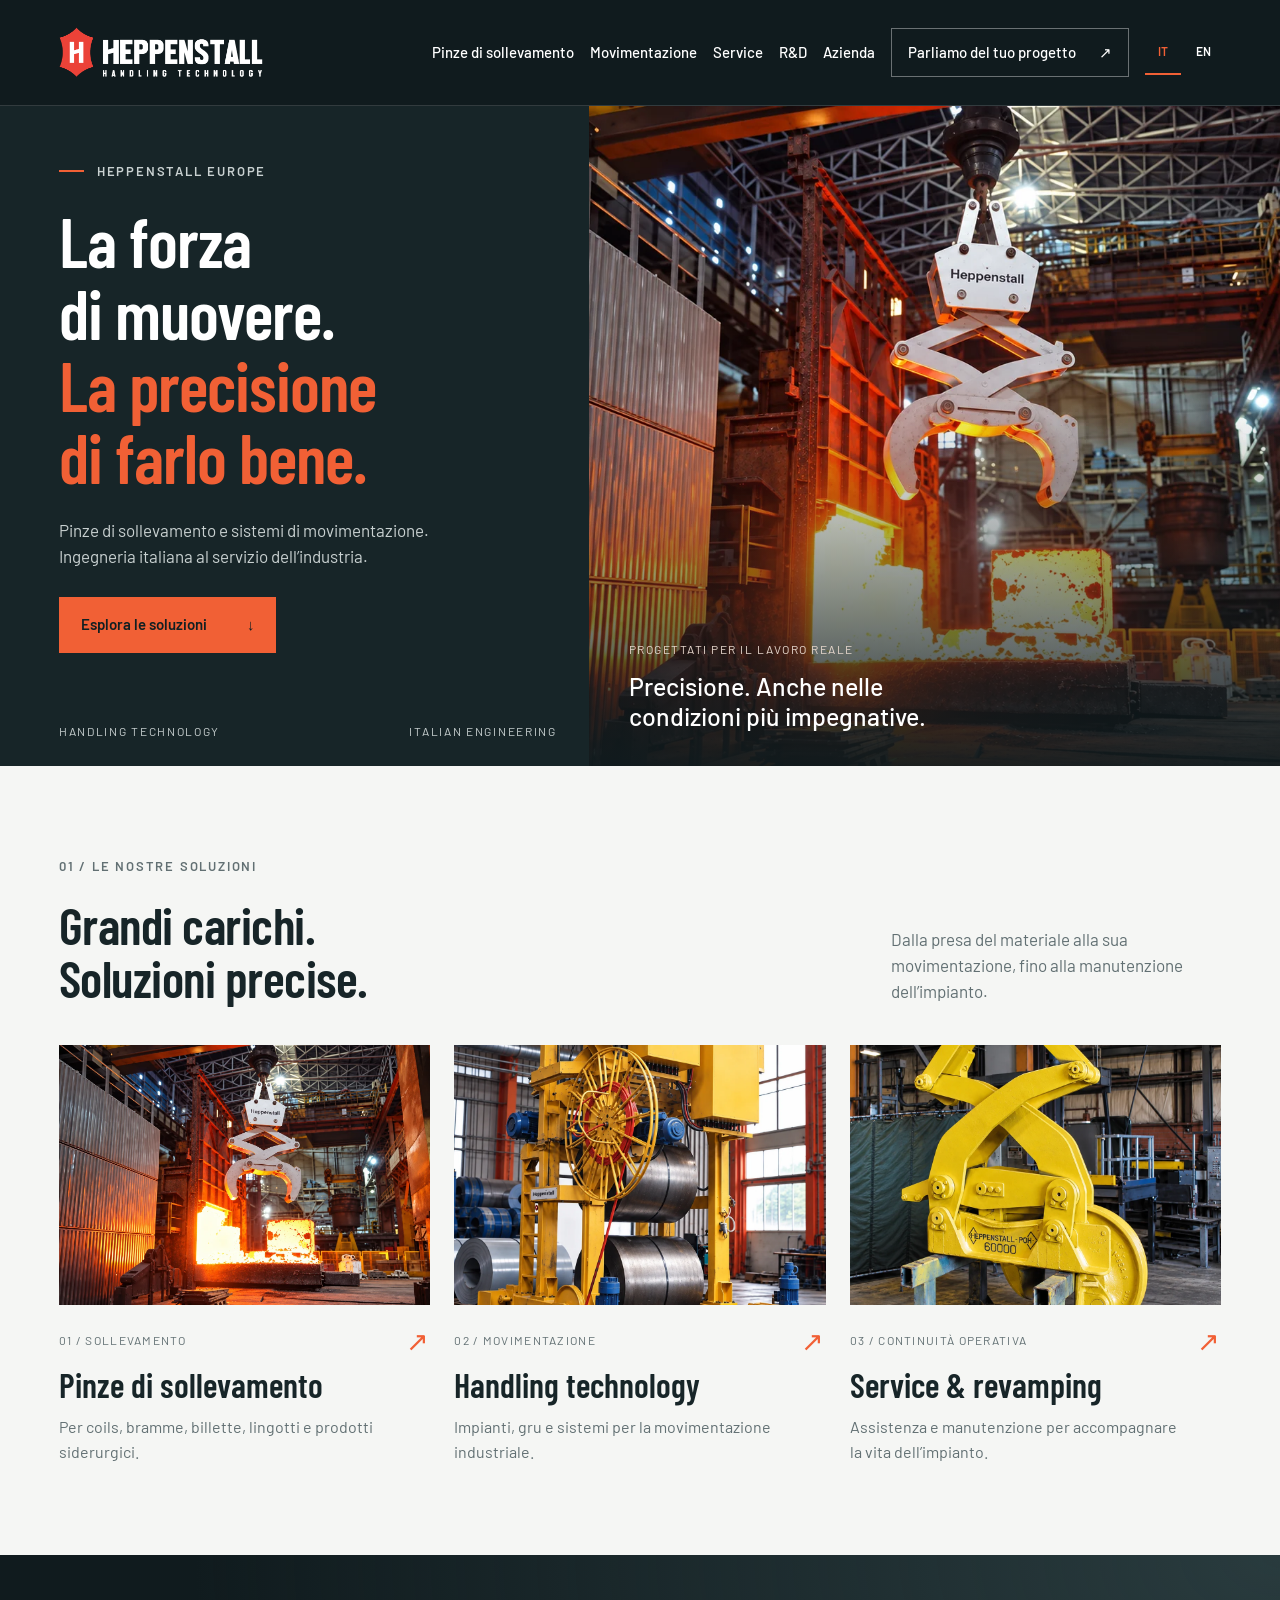
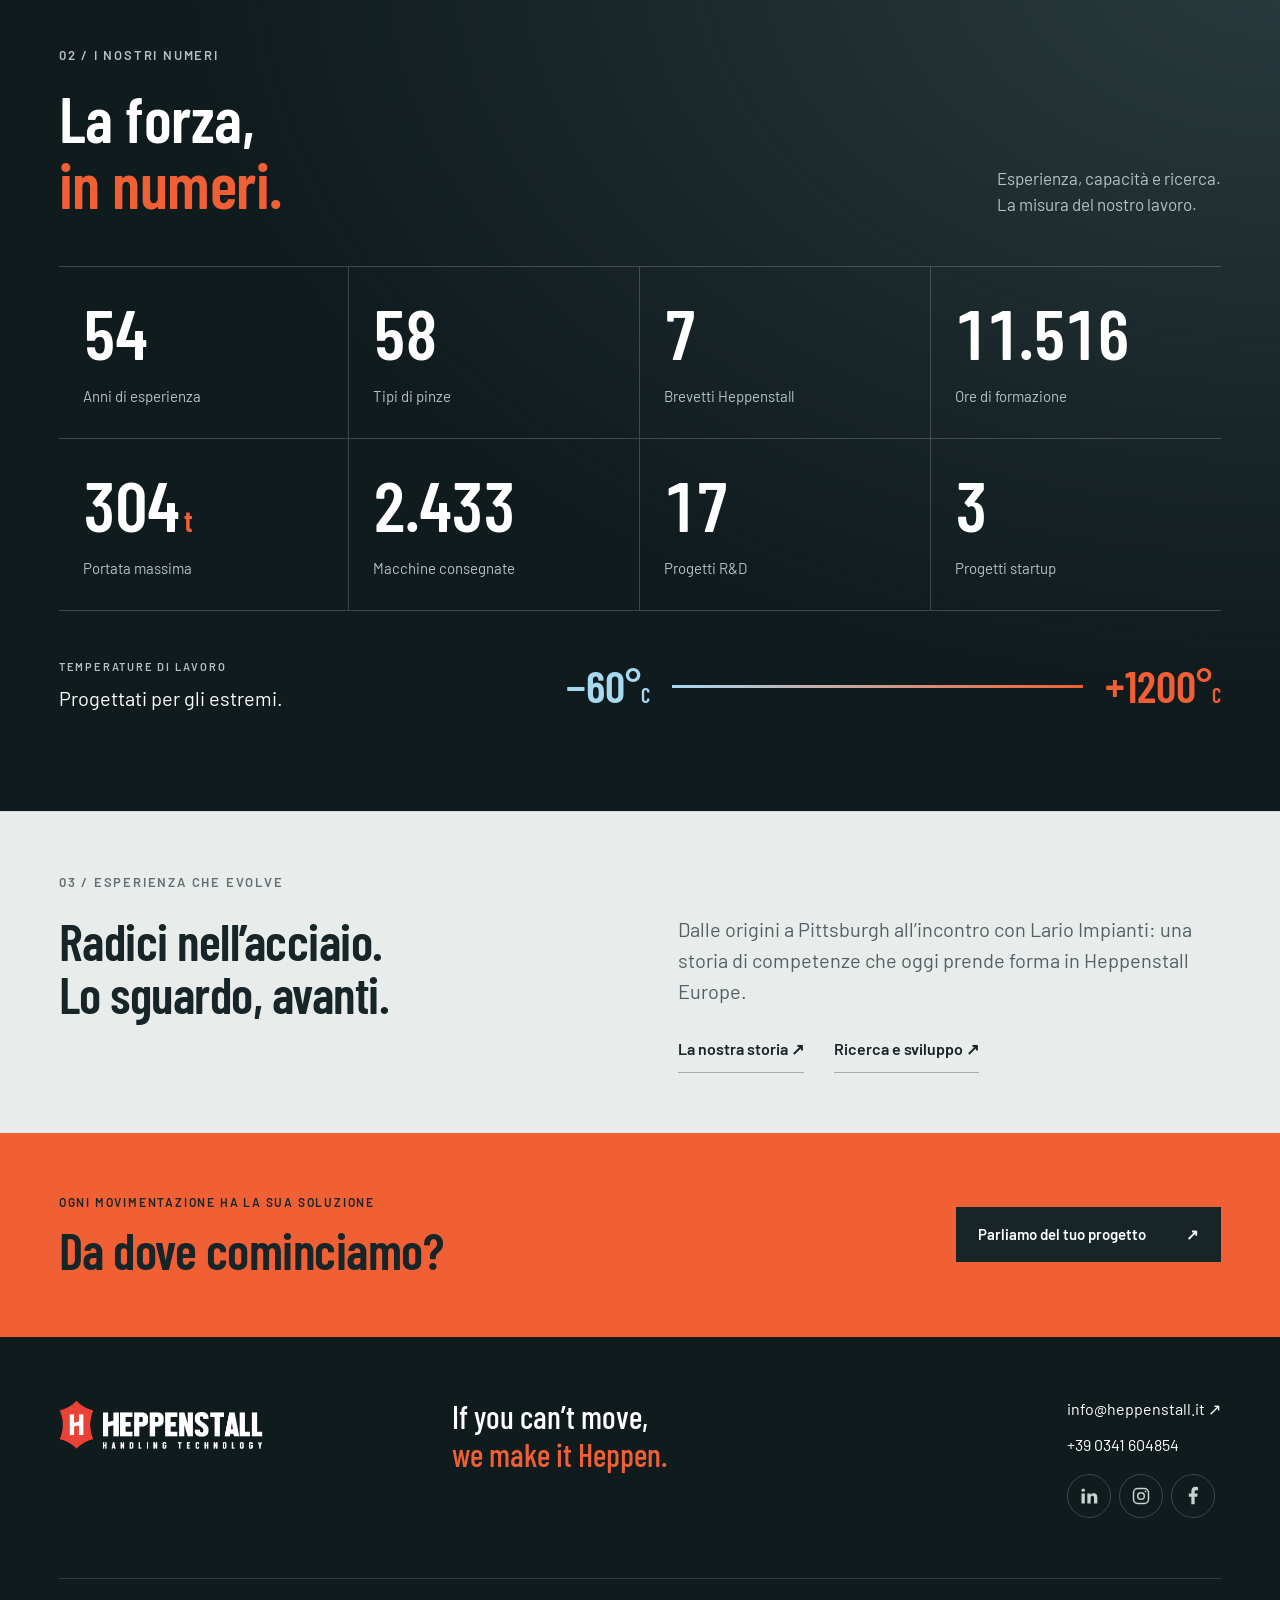
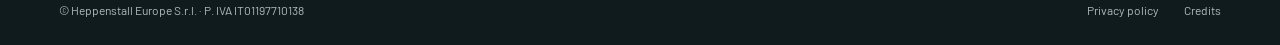
==== index.html @ 7692b6cc "Initial commit" ====
<!doctype html>
<html lang="it">
  <head>
    <meta charset="UTF-8" />
    <meta name="viewport" content="width=device-width,initial-scale=1" />
    <title>Tecnologia che muove l’industria | Heppenstall Europe</title>
    <meta
      name="description"
      content="Pinze di sollevamento, sistemi di movimentazione e assistenza per l’industria. Scopri Heppenstall Europe."
    />
    <link rel="icon" href="/assets/favicon.png" />
    <link rel="stylesheet" href="/style.css" />
    <link rel="alternate" hreflang="it" href="/" />
    <link rel="alternate" hreflang="en" href="/en/" />
  </head>
  <body class="home">
    <a class="skip" href="#main">Vai al contenuto</a>
    <header>
  <a class="brand" href="/" aria-label="Heppenstall Europe, homepage">
    <img src="/assets/logo.png" alt="Heppenstall Handling Technology" width="800" height="223" />
  </a>
  <button class="menu" aria-label="Menu" aria-expanded="false" aria-controls="nav"><span class="menu-icon" aria-hidden="true"></span></button>
  <nav id="nav">
    <a href="/steel-tongs/">Pinze di sollevamento</a>
    <a href="/handling-technology/">Movimentazione</a>
    <a href="/service-revamping/">Service</a>
    <a href="/research-development/">R&amp;D</a>
    <a href="/who-we-are/">Azienda</a>
    <a class="nav-contact" href="/contacts/">Parliamo del tuo progetto <span>↗</span></a>
    <div class="language-switch" role="group" aria-label="Lingua">
      <a href="/" lang="it" hreflang="it" aria-label="Italiano" aria-current="page">IT</a>
      <a href="/en/" lang="en" hreflang="en" aria-label="English">EN</a>
    </div>
  </nav>
</header>


    <main id="main">
      <section class="hero">
        <div class="hero-copy">
          <div class="eyebrow">
            <span class="small-line"> </span> HEPPENSTALL EUROPE
          </div>
          <h1>
            La forza<br />di muovere.<br />
            <em>La precisione<br />di farlo bene.</em>
          </h1>
          <p>
            Pinze di sollevamento e sistemi di movimentazione. Ingegneria
            italiana al servizio dell’industria.
          </p>
          <a class="button" href="#soluzioni"
            >Esplora le soluzioni <span>↓</span>
          </a>
          <div class="hero-bottom">
            <span>HANDLING TECHNOLOGY</span>
            <span>ITALIAN ENGINEERING</span>
          </div>
        </div>
        <div
          class="hero-photo"
          role="img"
          aria-label="Pinza Heppenstall in funzione in acciaieria"
        >
          <div class="photo-label">
            <span>PROGETTATI PER IL LAVORO REALE</span>
            <strong
              >Precisione. Anche nelle<br />condizioni più impegnative.</strong
            >
          </div>
        </div>
      </section>
      <section class="solutions section" id="soluzioni">
        <div class="section-heading">
          <div>
            <span class="eyebrow">01 / LE NOSTRE SOLUZIONI</span>
            <h2>Grandi carichi.<br />Soluzioni precise.</h2>
          </div>
          <p>
            Dalla presa del materiale alla sua movimentazione, fino alla
            manutenzione dell’impianto.
          </p>
        </div>
        <div class="solution-grid">
          <a class="solution-card" href="/steel-tongs/">
            <div class="card-image tongs"></div>
            <div class="card-title">
              <span>01 / SOLLEVAMENTO</span>
              <span>↗</span>
            </div>
            <h3>Pinze di sollevamento</h3>
            <p>Per coils, bramme, billette, lingotti e prodotti siderurgici.</p>
          </a>
          <a class="solution-card" href="/handling-technology/">
            <div class="card-image handling"></div>
            <div class="card-title">
              <span>02 / MOVIMENTAZIONE</span>
              <span>↗</span>
            </div>
            <h3>Handling technology</h3>
            <p>Impianti, gru e sistemi per la movimentazione industriale.</p>
          </a>
          <a class="solution-card" href="/service-revamping/">
            <div class="card-image service"></div>
            <div class="card-title">
              <span>03 / CONTINUITÀ OPERATIVA</span>
              <span>↗</span>
            </div>
            <h3>Service & revamping</h3>
            <p>
              Assistenza e manutenzione per accompagnare la vita dell’impianto.
            </p>
          </a>
        </div>
      </section>
      <section class="numbers section" aria-labelledby="numbers-title">
        <div class="numbers-heading">
          <div>
            <span class="eyebrow">02 / I NOSTRI NUMERI</span>
            <h2 id="numbers-title">La forza,<br /><em>in numeri.</em></h2>
          </div>
          <p>Esperienza, capacità e ricerca.<br />La misura del nostro lavoro.</p>
        </div>
        <dl class="numbers-grid">
          <div class="number-stat"><dt>Anni di esperienza</dt><dd><span data-count="62">62</span></dd></div>
          <div class="number-stat"><dt>Tipi di pinze</dt><dd><span data-count="67">67</span></dd></div>
          <div class="number-stat"><dt>Brevetti Heppenstall</dt><dd><span data-count="8">8</span></dd></div>
          <div class="number-stat"><dt>Ore di formazione</dt><dd><span data-count="13255">13.255</span></dd></div>
          <div class="number-stat"><dt>Portata massima</dt><dd><span data-count="350">350</span><small> t</small></dd></div>
          <div class="number-stat"><dt>Macchine consegnate</dt><dd><span data-count="2800">2.800</span></dd></div>
          <div class="number-stat"><dt>Progetti R&amp;D</dt><dd><span data-count="19">19</span></dd></div>
          <div class="number-stat"><dt>Progetti startup</dt><dd><span data-count="3">3</span></dd></div>
        </dl>
        <div class="temperature">
          <div class="temperature-copy">
            <span class="eyebrow">TEMPERATURE DI LAVORO</span>
            <p>Progettati per gli estremi.</p>
          </div>
          <div class="temperature-range" aria-label="Da meno 60 a più 1200 gradi Celsius">
            <span aria-hidden="true">−60°<small>C</small></span>
            <div class="temperature-track" aria-hidden="true"></div>
            <span aria-hidden="true">+1200°<small>C</small></span>
          </div>
        </div>
      </section>
      <section class="heritage section">
        <span class="eyebrow">03 / ESPERIENZA CHE EVOLVE</span>
        <div>
          <h2>Radici nell’acciaio.<br />Lo sguardo, avanti.</h2>
          <p>
            Dalle origini a Pittsburgh all’incontro con Lario Impianti: una
            storia di competenze che oggi prende forma in Heppenstall Europe.
          </p>
          <div class="text-links">
            <a href="/who-we-are/">La nostra storia ↗</a>
            <a href="/research-development/">Ricerca e sviluppo ↗</a>
          </div>
        </div>
      </section>
      <section class="cta">
        <div>
          <span class="eyebrow">OGNI MOVIMENTAZIONE HA LA SUA SOLUZIONE</span>
          <h2>Da dove cominciamo?</h2>
        </div>
        <a class="button light" href="/contacts/"
          >Parliamo del tuo progetto <span>↗</span>
        </a>
      </section>
    </main>
    <footer>
      <div class="foot-top">
        <a class="brand" href="/">
          <img
            src="/assets/logo.png"
            alt="Heppenstall Europe"
            width="800"
            height="223"
          />
        </a>
        <p>
          If you can’t move,<br />
          <strong>we make it Heppen.</strong>
        </p>
        <div>
          <a href="mailto:info@heppenstall.it">info@heppenstall.it ↗</a>
          <a href="tel:+390341604854">+39 0341 604854</a>
          <div class="footer-socials">
            <a href="https://www.linkedin.com/company/heppenstall-europe-srl/" target="_blank" rel="noopener noreferrer" aria-label="LinkedIn" title="LinkedIn">
              <svg viewBox="0 0 24 24" width="20" height="20" aria-hidden="true" focusable="false"><circle cx="5" cy="5" r="2" fill="currentColor"/><path d="M3 9h4v12H3zM10 9h4v1.7c1-1.5 2.2-2 3.8-2 3.2 0 4.2 2.1 4.2 5V21h-4v-6.5c0-1.6-.3-2.7-1.8-2.7-1.7 0-2.2 1.2-2.2 2.7V21h-4z" fill="currentColor"/></svg>
            </a>
            <a href="https://www.instagram.com/heppenstalleurope/" target="_blank" rel="noopener noreferrer" aria-label="Instagram" title="Instagram">
              <svg viewBox="0 0 24 24" width="20" height="20" aria-hidden="true" focusable="false"><rect x="3" y="3" width="18" height="18" rx="5" fill="none" stroke="currentColor" stroke-width="1.8"/><circle cx="12" cy="12" r="4" fill="none" stroke="currentColor" stroke-width="1.8"/><circle cx="17.5" cy="6.5" r="1.1" fill="currentColor"/></svg>
            </a>
            <a href="https://www.facebook.com/people/Heppenstall-Europe-SRL/100085862545974/" target="_blank" rel="noopener noreferrer" aria-label="Facebook" title="Facebook">
              <svg viewBox="0 0 24 24" width="20" height="20" aria-hidden="true" focusable="false"><path d="M14 22v-9h3l.5-4H14V7c0-1.2.4-2 2-2h2V1.4c-.5-.1-1.8-.4-3.2-.4C11.6 1 10 3 10 6.5V9H7v4h3v9z" fill="currentColor"/></svg>
            </a>
          </div>
        </div>
      </div>
      <div class="foot-bottom">
        <span>© Heppenstall Europe S.r.l. · P. IVA IT01197710138</span>
        <div>
          <a href="/privacy-policy/">Privacy policy</a>
          <a href="https://fulviodipietro.it/">Credits</a>
        </div>
      </div>
    </footer>


    <script src="/app.js"></script>
  </body>
</html>
---- style.css ----
@font-face {
  font-family:'Barlow';
  src:url('/assets/fonts/Barlow-Regular.ttf') format('truetype');
  font-style:normal;
  font-weight:400;
  font-display:swap
}
@font-face {
  font-family:'Barlow';
  src:url('/assets/fonts/Barlow-Medium.ttf') format('truetype');
  font-style:normal;
  font-weight:500;
  font-display:swap
}
@font-face {
  font-family:'Barlow';
  src:url('/assets/fonts/Barlow-SemiBold.ttf') format('truetype');
  font-style:normal;
  font-weight:600;
  font-display:swap
}
@font-face {
  font-family:'Barlow';
  src:url('/assets/fonts/Barlow-Bold.ttf') format('truetype');
  font-style:normal;
  font-weight:700;
  font-display:swap
}
@font-face {
  font-family:'Barlow Condensed';
  src:url('/assets/fonts/BarlowCondensed-Medium.ttf') format('truetype');
  font-style:normal;
  font-weight:500;
  font-display:swap
}
@font-face {
  font-family:'Barlow Condensed';
  src:url('/assets/fonts/BarlowCondensed-SemiBold.ttf') format('truetype');
  font-style:normal;
  font-weight:600;
  font-display:swap
}
@font-face {
  font-family:'Barlow Condensed';
  src:url('/assets/fonts/BarlowCondensed-Bold.ttf') format('truetype');
  font-style:normal;
  font-weight:700;
  font-display:swap
}
  
:root {
  --ink:#172528;
  --deep:#101b1e;
  --orange:#f16035;
  --paper:#f5f6f4;
  --muted:#627073;
  --line:#d8deda
}
* {
  box-sizing:border-box
}
html {
  scroll-behavior:smooth;
  scroll-padding-top:90px
}
body {
  margin:0;
  background:var(--paper);
  color:var(--ink);
  font-family:Barlow,Arial,sans-serif;
  font-size:17px;
  line-height:1.55
}
a {
  color:inherit;
  text-decoration:none
}
button {
  font:inherit
}
a,button {
  -webkit-tap-highlight-color:transparent
}
a:focus-visible,button:focus-visible {
  outline:3px solid var(--orange);
  outline-offset:6px
}
::selection {
  background:var(--orange);
  color:#fff
}
.skip {
  position:fixed;
  top:-100px;
  left:20px;
  z-index:99;
  background:#fff;
  padding:12px
}
.skip:focus {
  top:10px
}
header {
  height:106px;
  background:var(--deep);
  display:flex;
  align-items:center;
  justify-content:space-between;
  padding:0 4.6%;
  gap:35px;
  color:#fff;
  border-bottom:1px solid #ffffff24
}
.brand {
  display:block;
  width:204px;
  flex-shrink:0
}
.brand img {
  display:block;
  width:100%;
  height:auto
}
nav {
  display:flex;
  align-items:center;
  gap:27px;
  font-size:14px;
  font-weight:500
}
nav a {
  transition:color .2s
}
nav a:hover,nav a[aria-current] {
  color:var(--orange)
}
.nav-contact {
  border:1px solid #ffffff60;
  padding:12px 16px;
  display:flex;
  gap:23px
}
.menu {
  display:none
}
.language-switch {
  display:flex;
  align-items:center;
  gap:4px;
  flex-shrink:0
}
.language-switch a,
.language-switch>span {
  display:flex;
  align-items:center;
  justify-content:center;
  min-width:36px;
  min-height:44px;
  font-size:12px;
  font-weight:600;
  border-bottom:2px solid transparent
}
.language-switch a[aria-current] {
  border-bottom-color:var(--orange)
}
.language-switch>span[aria-disabled] {
  color:#829093;
  cursor:default
}
@media(min-width:901px) {
  header {
    gap:20px
  }
  header nav {
    gap:16px;
    font-size:15px
  }
}
@media(min-width:901px) and (max-width:1200px) {
  header .brand {
    width:150px
  }
  header nav {
    gap:10px;
    font-size:14px
  }
  header .nav-contact {
    padding:10px;
    gap:10px
  }
}
@media(max-width:900px) {
  .language-switch {
    margin-top:16px;
    padding-top:12px;
    border-top:1px solid #ffffff24
  }
  .language-switch a,
  .language-switch>span {
    min-width:44px;
    font-size:14px
  }
}
.hero {
  display:grid;
  grid-template-columns:53% 47%;
  background:var(--ink);
  color:#fff;
  min-height:660px
}
.hero-copy {
  padding:55px 8.7% 25px;
  display:flex;
  flex-direction:column;
  align-items:flex-start
}
.eyebrow {
  font-size:13px;
  font-weight:600;
  letter-spacing:1.8px;
  display:block
}
.hero .eyebrow {
  display:flex;
  gap:13px;
  align-items:center;
  color:#c9d1d1
}
.small-line {
  width:25px;
  height:2px;
  background:var(--orange)
}
h1,h2,h3,p {
  margin:0
}
h1,h2,h3 {
  font-family:'Barlow Condensed','Arial Narrow',Arial,sans-serif;
  font-weight:600;
  line-height:1.04
}
h1 {
  font-size:clamp(50px,5.4vw,84px);
  letter-spacing:-1px
}
.hero h1 {
  margin:24px 0
}
.hero h1 em {
  color:var(--orange);
  font-style:normal
}
.hero-copy>p {
  color:#c8d0d0;
  max-width:405px;
  font-size:17px
}
.button {
  margin-top:28px;
  background:var(--orange);
  color:#111f22;
  padding:16px 22px;
  display:inline-flex;
  gap:40px;
  justify-content:space-between;
  align-items:center;
  font-weight:600;
  font-size:15px;
  transition:background .2s,transform .2s
}
.button:hover {
  background:#ff8159;
  transform:translateY(-2px)
}
.hero-bottom {
  display:flex;
  justify-content:space-between;
  width:100%;
  margin-top:auto;
  padding-top:35px;
  font-size:12px;
  letter-spacing:1.7px;
  color:#c6cece
}
.hero-photo {
  position:relative;
  background-image:linear-gradient(0deg,#101b1ef2 0%,transparent 55%),url('/assets/tongs.webp');
  background-position:center,center top;
  background-size:cover,cover;
  background-repeat:no-repeat;
  min-height:600px
}
.photo-label {
  position:absolute;
  left:40px;
  bottom:35px
}
.photo-label>span {
  font-size:12px;
  letter-spacing:1.5px;
  display:block;
  margin-bottom:12px;
  color:#e6d7cd
}
.photo-label strong {
  font-size:25px;
  line-height:1.2;
  font-weight:500;
  display:block
}
.proof {
  display:grid;
  grid-template-columns:1fr 1.2fr 1fr 1.1fr;
  margin:0 4.6%;
  padding:30px 0;
  border-bottom:1px solid var(--line)
}
.proof>div {
  border-right:1px solid var(--line);
  padding:0 30px
}
.proof>div:first-child {
  padding-left:0
}
.proof strong {
  font-family:'Barlow Condensed',Arial,sans-serif;
  font-size:36px;
  display:block;
  line-height:1.1;
  font-weight:600
}
.proof span {
  font-size:14px;
  color:var(--muted)
}
.proof>a {
  align-self:center;
  justify-self:end;
  font-size:15px;
  font-weight:600;
  display:flex;
  gap:35px
}
.proof>a span {
  font-size:24px;
  color:var(--orange)
}
.section {
  padding:90px 4.6%
}
.section-heading {
  display:flex;
  align-items:flex-end;
  justify-content:space-between;
  gap:50px;
  margin-bottom:40px
}
.section-heading .eyebrow {
  color:var(--muted);
  margin-bottom:22px
}
h2 {
  font-size:clamp(38px,4vw,58px);
  letter-spacing:-.5px
}
.section-heading>p {
  max-width:330px;
  color:var(--muted)
}
.solution-grid {
  display:grid;
  grid-template-columns:repeat(3,1fr);
  gap:24px
}
.card-image {
  height:260px;
  background-size:cover;
  background-position:center;
  transition:filter .3s
}
.tongs {
  background-image:url('/assets/tongs.webp');
  background-position:center 35%;
  background-size:cover
}
.handling {
  background-image:url('/assets/handling.webp')
}
.service {
  background-image:url('/assets/service.webp')
}
.card-title {
  margin-top:22px;
  display:flex;
  justify-content:space-between;
  align-items:center;
  font-size:12px;
  letter-spacing:1.3px;
  color:var(--muted)
}
.card-title span:last-child {
  color:var(--orange);
  font-size:27px;
  line-height:1
}
.solution-card h3 {
  font-size:34px;
  margin:13px 0
}
.solution-card p {
  font-size:16px;
  color:var(--muted);
  max-width:340px
}
.solution-card:hover h3 {
  color:#c64821
}
.solution-card:hover .card-image {
  filter:brightness(1.1)
}
.numbers {
  background:radial-gradient(ellipse at 100% 0%,#293b3e 0%,transparent 60%),var(--deep);
  color:#fff
}
.numbers-heading {
  display:flex;
  justify-content:space-between;
  align-items:flex-end;
  gap:30px;
  margin-bottom:48px
}
.numbers .eyebrow {
  color:#b4c2c3;
  margin-bottom:20px
}
.numbers h2 {
  font-size:clamp(48px,5vw,76px)
}
.numbers h2 em {
  color:var(--orange);
  font-style:normal
}
.numbers-heading>p {
  color:#b4c2c3
}
.numbers-grid {
  display:grid;
  grid-template-columns:repeat(4,minmax(0,1fr));
  margin:0;
  border-top:1px solid #ffffff30
}
.number-accessible {
  position:absolute;
  width:1px;
  height:1px;
  padding:0;
  overflow:hidden;
  clip-path:inset(50%);
  white-space:nowrap
}
.number-stat {
  display:flex;
  flex-direction:column;
  padding:28px 24px 30px;
  border-bottom:1px solid #ffffff30;
  border-right:1px solid #ffffff30;
  min-width:0
}
.number-stat:nth-child(4n) {
  border-right:0
}
.number-stat dt {
  color:#b4c2c3;
  font-size:15px
}
.number-stat dd {
  order:-1;
  margin:0 0 14px;
  font-family:'Barlow Condensed','Arial Narrow',Arial,sans-serif;
  font-size:clamp(44px,5.4vw,84px);
  font-weight:600;
  font-variant-numeric:tabular-nums;
  line-height:1.1;
  letter-spacing:-1px
}
.number-stat small {
  color:var(--orange);
  font-size:.45em
}
.temperature {
  display:grid;
  grid-template-columns:1fr 1.4fr;
  align-items:center;
  gap:40px;
  margin-top:40px
}
.temperature .eyebrow {
  margin-bottom:8px;
  font-size:11px
}
.temperature-copy p {
  font-size:20px
}
.temperature-range {
  display:flex;
  align-items:center;
  gap:22px;
  font-family:'Barlow Condensed','Arial Narrow',Arial,sans-serif;
  font-size:clamp(30px,3.5vw,48px);
  font-weight:600;
  white-space:nowrap
}
.temperature-range>span:first-child {
  color:#a9d9ef
}
.temperature-range>span:last-child {
  color:var(--orange)
}
.temperature-range small {
  font-size:.45em
}
.temperature-track {
  flex:1;
  height:3px;
  min-width:24px;
  background:linear-gradient(90deg,#a9d9ef,#f16035)
}
@media(max-width:900px) {
  .numbers-grid {
    grid-template-columns:repeat(2,minmax(0,1fr))
  }
  .number-stat:nth-child(2n) {
    border-right:0
  }
  .temperature {
    grid-template-columns:1fr;
    gap:18px
  }
}
@media(max-width:600px) {
  .numbers-heading {
    flex-direction:column;
    align-items:flex-start;
    gap:20px;
    margin-bottom:30px
  }
  .number-stat {
    padding:24px 12px
  }
  .number-stat dd {
    font-size:clamp(36px,10vw,60px)
  }
  .number-stat dt {
    font-size:13px
  }
  .temperature-range {
    gap:14px
  }
}
.heritage {
  background:#e8edeb;
  display:grid;
  grid-template-columns:1fr 2fr;
  gap:50px;
  border-top:1px solid var(--line)
}
.heritage .eyebrow {
  color:var(--muted);
  padding-top:10px
}
.heritage p {
  max-width:600px;
  font-size:20px;
  margin:25px 0;
  color:#526065
}
.text-links {
  display:flex;
  gap:50px;
  font-size:16px;
  font-weight:600
}
.text-links a {
  border-bottom:1px solid #a0adaa;
  padding:10px 0
}
.cta {
  background:var(--orange);
  padding:60px 4.6%;
  display:flex;
  justify-content:space-between;
  align-items:center;
  gap:30px
}
.cta h2 {
  margin-top:12px
}
.cta .eyebrow {
  font-size:12px
}
.button.light {
  background:var(--ink);
  color:#fff;
  margin:0
}
.button.light:hover {
  background:#304349
}
footer {
  padding:60px 4.6% 25px;
  background:var(--deep);
  color:#fff
}
.foot-top {
  display:grid;
  grid-template-columns:1fr 1.1fr 1fr;
  gap:50px;
  align-items:start;
  padding-bottom:60px
}
.foot-top>p {
  font-family:'Barlow Condensed',Arial,sans-serif;
  font-size:32px;
  line-height:1.2;
  font-weight:500
}
.foot-top>p strong {
  font-weight:500;
  color:var(--orange)
}
.foot-top>div {
  display:flex;
  flex-direction:column;
  gap:12px;
  font-size:16px;
  justify-self:end
}
.footer-socials {
  display:flex;
  align-items:center;
  gap:8px;
  margin-top:4px
}
.footer-socials a {
  display:inline-flex;
  align-items:center;
  justify-content:center;
  width:44px;
  height:44px;
  color:#c8d0d0;
  border:1px solid #ffffff30;
  border-radius:50%;
  transition:color .2s,border-color .2s,background .2s
}
.footer-socials a:hover {
  color:var(--orange);
  border-color:var(--orange);
  background:#ffffff08
}
.footer-socials svg {
  display:block
}
.foot-bottom {
  padding-top:22px;
  border-top:1px solid #ffffff25;
  display:flex;
  justify-content:space-between;
  gap:20px;
  color:#adbbbd;
  font-size:12px
}
.foot-bottom>div {
  display:flex;
  gap:25px
}
.breadcrumb {
  display:block;
  font-size:14px;
  color:var(--muted);
  margin-bottom:25px
}
.inner-hero {
  display:grid;
  grid-template-columns:1.25fr 1fr;
  gap:65px;
  align-items:center;
  background:#e9edeb;
  padding-top:60px;
  padding-bottom:60px
}
.inner-hero .eyebrow {
  color:#b6411d;
  margin-bottom:20px
}
.inner-hero h1 {
  font-size:clamp(44px,5vw,70px)
}
.inner-hero p {
  margin-top:28px;
  max-width:600px;
  color:#526065
}
.inner-image {
  width:100%;
  height:420px;
  object-fit:cover
}
.items {
  display:grid;
  grid-template-columns:repeat(3,1fr);
  border-left:1px solid var(--line);
  border-top:1px solid var(--line)
}
.item {
  padding:30px;
  display:flex;
  flex-direction:column;
  border-right:1px solid var(--line);
  border-bottom:1px solid var(--line)
}
.item-number {
  color:#b6411d;
  font-size:13px;
  letter-spacing:2px;
  margin-bottom:24px
}
.item h3 {
  font-size:30px;
  margin-bottom:14px
}
.item p {
  font-size:16px;
  color:var(--muted);
  margin-bottom:25px
}
.item a {
  font-size:14px;
  font-weight:600;
  margin-top:auto
}
.item a:hover {
  color:#b6411d
}
.catalog .section-heading>span {
  font-size:12px;
  letter-spacing:1px;
  color:var(--muted)
}
.catalog-link {
  display:inline-block;
  border-bottom:1px solid var(--ink);
  margin-top:30px;
  padding-bottom:8px;
  font-weight:500
}
.research-type,.history-number {
  font-family:'Barlow Condensed',Arial,sans-serif;
  font-weight:600;
  font-size:150px;
  line-height:1;
  background:var(--ink);
  color:var(--orange);
  padding:70px 30px;
  text-align:center
}
.research-type span,.history-number span {
  font:500 12px Barlow,Arial,sans-serif;
  display:block;
  letter-spacing:2px;
  color:#fff;
  margin-top:20px
}
.history {
  display:grid;
  grid-template-columns:1fr 2fr;
  gap:60px
}
.history article {
  display:grid;
  grid-template-columns:100px 1fr;
  gap:30px;
  padding:0 0 35px;
  margin-bottom:35px;
  border-bottom:1px solid var(--line)
}
.history article>span {
  color:#b6411d;
  font-size:25px;
  font-family:'Barlow Condensed',Arial,sans-serif
}
.history h2 {
  font-size:33px;
  margin-bottom:15px
}
.history p {
  color:var(--muted)
}
.contact-page {
  padding-top:60px
}
.contact-page h1 {
  margin:25px 0
}
.contact-page>p {
  max-width:580px;
  color:var(--muted);
  font-size:20px
}
.contact-grid {
  display:grid;
  grid-template-columns:1fr 1fr;
  margin:55px 0;
  gap:25px
}
.contact-grid>a {
  display:flex;
  flex-direction:column;
  padding:40px;
  background:var(--ink);
  color:#fff;
  gap:25px;
  transition:background .2s
}
.contact-grid>a:hover {
  background:#304349
}
.contact-grid span {
  font-size:13px;
  letter-spacing:1px
}
.contact-grid strong {
  font-family:'Barlow Condensed',Arial,sans-serif;
  font-size:clamp(26px,3.2vw,46px);
  font-weight:500;
  overflow-wrap:anywhere;
  color:var(--orange)
}
.contact-note h2 {
  font-size:32px
}
.contact-note p {
  margin:15px 0;
  color:var(--muted)
}
.contact-note a {
  font-size:15px;
  text-decoration:underline
}

@media(min-width:1600px) {
.hero {
  min-height:760px
}
.hero-copy {
  padding-top:65px
}
.hero h1 {
  font-size:90px
}
.hero-copy>p {
  font-size:20px
}

}

@media(max-width:1100px) {
  header {
  height:90px
}
.brand {
  width:180px
}
nav {
  gap:16px;
  font-size:13px
}
.nav-contact {
  padding:9px;
  gap:12px
}
.hero {
  min-height:640px
}
.hero h1 {
  font-size:66px
}
.hero-copy {
  padding-top:45px
}
.proof>div {
  padding:0 20px
}
.proof>a {
  gap:15px
}
.card-image {
  height:220px
}
.inner-hero {
  gap:35px
}
.inner-image {
  height:360px
}

}

@media(max-width:900px) {
  header {
  position:relative;
  z-index:5;
  height:85px
}
.menu {
  display:flex;
  align-items:center;
  justify-content:center;
  width:48px;
  height:48px;
  flex-shrink:0;
  background:#ffffff08;
  border:1px solid #ffffff25;
  border-radius:50%;
  color:#fff;
  padding:0;
  cursor:pointer;
  transition:color .2s,border-color .2s,background .2s
}
.menu:hover,.menu[aria-expanded="true"] {
  color:var(--orange);
  border-color:var(--orange);
  background:#ffffff0d
}
.menu-icon {
  position:relative;
  width:20px;
  height:16px
}
.menu-icon::before,.menu-icon::after {
  content:"";
  position:absolute;
  left:0;
  top:7px;
  width:20px;
  height:2px;
  background:currentColor;
  border-radius:2px;
  transition:transform .2s
}
.menu-icon::before {
  transform:translateY(-4px)
}
.menu-icon::after {
  transform:translateY(4px)
}
.menu[aria-expanded="true"] .menu-icon::before {
  transform:rotate(45deg)
}
.menu[aria-expanded="true"] .menu-icon::after {
  transform:rotate(-45deg)
}
nav {
  display:none;
  position:absolute;
  top:85px;
  left:0;
  right:0;
  background:var(--deep);
  padding:20px 5% 30px;
  flex-direction:column;
  align-items:stretch;
  font-size:17px;
  gap:0
}
nav.open {
  display:flex
}
nav>a {
  padding:12px 0
}
.nav-contact {
  padding:15px!important;
  margin-top:15px
}
.hero h1 {
  font-size:clamp(48px,7vw,64px)
}
.hero {
  min-height:610px
}
.hero-photo {
  min-height:610px
}
.hero-copy {
  padding:40px 8.7% 25px
}
.photo-label {
  left:25px;
  right:20px
}
.photo-label strong {
  font-size:22px
}
.proof {
  grid-template-columns:1fr 1fr 1fr
}
.proof>a {
  grid-column:1/-1;
  justify-self:start;
  padding-top:20px
}
.proof>div:nth-child(3) {
  border:0
}
.section {
  padding:65px 5%
}
.section-heading {
  gap:30px
}
.section-heading>p {
  max-width:280px;
  font-size:16px
}
.solution-grid {
  gap:18px
}
.solution-card h3 {
  font-size:29px
}
.card-image {
  height:195px
}
.card-title {
  font-size:11px;
  letter-spacing:.6px
}
.heritage {
  grid-template-columns:1fr;
  gap:25px
}
.foot-top {
  gap:30px;
  grid-template-columns:1fr 1fr
}
.foot-top>div {
  justify-self:start
}
.inner-hero {
  grid-template-columns:1fr
}
.inner-image {
  height:370px
}
.research-type,.history-number {
  padding:40px
}
.items {
  grid-template-columns:repeat(2,1fr)
}
.history {
  grid-template-columns:1fr;
  gap:35px
}

}

@media(max-width:600px) {
  .hero {
  display:flex;
  flex-direction:column
}
.hero-copy {
  padding:35px 6% 25px
}
.hero h1 {
  font-size:60px;
  line-height:1.02
}
.hero-copy>p {
  font-size:17px
}
.hero-photo {
  min-height:340px;
  background-size:cover,cover
}
.photo-label {
  bottom:25px
}
.photo-label strong {
  font-size:24px
}
.hero-bottom {
  padding-top:30px
}
.proof {
  padding:25px 0;
  gap:20px 0
}
.proof strong {
  font-size:27px
}
.proof span {
  font-size:12px;
  display:block;
  line-height:1.4;
  margin-top:7px
}
.proof>div {
  padding:0 12px
}
.proof>a {
  font-size:14px;
  padding-top:0;
  align-items:center
}
.proof>a span {
  margin:0
}
.section {
  padding:55px 6%
}
.section-heading {
  align-items:flex-start;
  flex-direction:column;
  gap:20px
}
.section-heading>p {
  max-width:100%
}
h2 {
  font-size:43px
}
.solution-grid {
  grid-template-columns:1fr;
  gap:38px
}
.card-image {
  height:280px
}
.card-title {
  font-size:12px
}
.solution-card h3 {
  font-size:36px
}
.solution-card p {
  max-width:100%
}
.heritage p {
  font-size:18px
}
.text-links {
  gap:25px;
  font-size:14px
}
.cta {
  padding:42px 6%;
  flex-direction:column;
  align-items:flex-start;
  gap:25px
}
.cta .eyebrow {
  font-size:11px
}
.cta h2 {
  font-size:43px
}
footer {
  padding:45px 6% 25px
}
.foot-top {
  grid-template-columns:1fr;
  gap:30px;
  padding-bottom:35px
}
.foot-bottom {
  flex-direction:column
}
.inner-hero h1 {
  font-size:49px
}
.inner-hero p {
  font-size:17px
}
.inner-image {
  height:290px
}
.items {
  grid-template-columns:1fr
}
.item {
  padding:28px
}
.item h3 {
  font-size:33px
}
.history article {
  grid-template-columns:70px 1fr;
  gap:15px
}
.history h2 {
  font-size:29px
}
.history p {
  font-size:16px
}
.contact-page h1 {
  font-size:48px
}
.contact-grid {
  grid-template-columns:1fr;
  gap:15px;
  margin:35px 0
}
.contact-grid>a {
  padding:28px
}
.contact-grid strong {
  font-size:36px
}
.contact-page>p {
  font-size:18px
}
.research-type,.history-number {
  font-size:110px
}

}

@media(min-width:901px) {
  .home .heritage {
    grid-template-columns:minmax(0,1fr);
    gap:22px;
    padding-block:60px
  }
  .home .heritage .eyebrow {
    padding-top:0
  }
  .home .heritage>div {
    display:grid;
    grid-template-columns:minmax(0,1fr) minmax(0,1fr);
    gap:20px 6vw;
    align-items:start
  }
  .home .heritage h2 {
    grid-row:1 / 3
  }
  .home .heritage p {
    margin:0
  }
  .home .heritage .text-links {
    grid-column:2;
    flex-wrap:wrap;
    gap:12px 30px
  }
  .home .hero {
    grid-template-columns:46% 54%
  }
  .home .hero-copy {
    padding-left:4.6vw;
    padding-right:clamp(24px,2.5vw,48px)
  }
}

/* Homepage: foto singole con inquadratura adattata ai dispositivi piccoli. */
@media(max-width:900px) {
  .home .hero {
    display:flex;
    flex-direction:column
  }
  .home .hero-photo {
    width:100%;
    min-height:0;
    aspect-ratio:4 / 5;
    background-size:cover,cover;
    background-position:center,center
  }
  .home .solution-grid {
    grid-template-columns:minmax(0,1fr);
    gap:38px;
    max-width:600px;
    margin-inline:auto
  }
  .home .card-image {
    height:auto;
    aspect-ratio:1 / 1;
    background-size:200% auto;
    background-repeat:no-repeat
  }
  .home .card-image.tongs {
    background-size:cover;
    background-position:center 35%
  }
  .home .card-image.handling {
    background-size:cover;
    background-position:center
  }
  .home .card-image.service {
    background-size:cover;
    background-position:center
  }
}

/* Pagina prodotto: apertura compatta distinta dalla homepage. */
.product-page .product-hero {
  display:grid;
  grid-template-columns:minmax(0,1.3fr) minmax(0,1fr);
  gap:6vw;
  align-items:center;
  padding-block:45px;
  background:#e8edeb;
  border-bottom:1px solid var(--line)
}
.product-intro .eyebrow {
  color:#b6411d;
  font-size:11px;
  margin-bottom:18px
}
.product-intro>p {
  color:var(--muted);
  max-width:530px;
  margin-top:24px
}
.product-page .breadcrumb {
  color:var(--muted);
  font-size:13px;
  margin-bottom:30px
}
.product-page .breadcrumb a:hover {
  color:var(--orange)
}
.product-intro h1 {
  font-size:clamp(46px,4.8vw,70px)
}
.product-intro h1>span {
  color:var(--orange)
}
.handling-page .product-intro h1 {
  font-size:clamp(36px,4.4vw,64px);
  overflow-wrap:anywhere
}
.product-visual {
  position:relative;
  margin:0;
  height:430px;
  overflow:hidden;
  background:var(--deep)
}
.product-image {
  position:absolute;
  width:100%;
  height:100%;
  object-fit:cover;
  object-position:center top
}
.company-page .product-image {
  object-position:center 60%
}
.research-page .product-image {
  object-position:center 30%
}
@media(min-width:901px) {
  .handling-page .product-image {
    object-position:center 60%
  }
  .service-page .product-image {
    object-position:center 78%
  }
}
.research-visual {
  min-width:0;
  height:430px;
  display:flex;
  flex-direction:column;
  justify-content:space-between;
  padding:30px;
  border:1px solid #c7d1cd;
  background:linear-gradient(#17252808 1px,transparent 1px),linear-gradient(90deg,#17252808 1px,transparent 1px),#dfe6e2;
  background-size:32px 32px;
  color:var(--ink)
}
.research-visual-label,
.research-visual-caption {
  font-size:11px;
  font-weight:600;
  letter-spacing:1.6px
}
.research-visual strong {
  align-self:center;
  font-family:'Barlow Condensed','Arial Narrow',Arial,sans-serif;
  font-size:clamp(80px,10vw,150px);
  line-height:1;
  font-weight:600
}
.research-visual strong span {
  color:#b6411d
}
@media(max-width:900px) {
  .research-visual {
    height:300px
  }
}
@media(max-width:600px) {
  .research-visual {
    height:260px;
    padding:24px
  }
}
.product-page .items {
  gap:20px;
  border:0
}
.product-page .item {
  padding:30px;
  background:#fff;
  border:1px solid var(--line);
  border-top:2px solid var(--orange);
  transition:border-color .2s,background .2s
}
.product-page .item:hover,
.product-page .item:focus-within {
  border-color:var(--orange);
  background:#fffaf7
}
.product-page .item-number {
  font-family:'Barlow Condensed','Arial Narrow',Arial,sans-serif;
  font-size:32px;
  line-height:1;
  margin-bottom:28px
}
.product-page .item a {
  padding-top:18px;
  border-top:1px solid var(--line)
}
.product-catalog-callout {
  display:flex;
  justify-content:space-between;
  align-items:center;
  gap:30px;
  margin-top:36px;
  padding:30px;
  background:#e8edeb
}
.product-catalog-callout .eyebrow {
  font-size:11px;
  color:var(--muted);
  margin-bottom:12px
}
.product-catalog-callout h3 {
  font-size:30px
}
.product-catalog-callout .catalog-link {
  margin:0;
  flex-shrink:0
}
.product-project {
  display:grid;
  grid-template-columns:1fr 1fr;
  gap:8vw;
  background:#e8edeb;
  color:var(--ink);
  border-top:1px solid var(--line)
}
.product-project .eyebrow {
  color:var(--muted);
  margin-bottom:24px
}
.product-project>div>p {
  max-width:430px;
  margin-top:24px
}
.product-project p {
  color:#526065
}
.product-project ol {
  list-style:none;
  padding:0;
  margin:0
}
.product-project li {
  display:grid;
  grid-template-columns:35px 1fr;
  gap:20px;
  padding:24px 0;
  border-top:1px solid #c7d1cd
}
.product-project li>span {
  color:#b6411d;
  font-family:'Barlow Condensed','Arial Narrow',Arial,sans-serif;
  font-size:26px;
  line-height:1.2
}
.product-project h3 {
  font-size:30px;
  margin-bottom:10px
}
.product-project a {
  display:inline-block;
  color:#b6411d;
  margin-top:16px;
  font-weight:600;
  text-decoration:underline;
  text-underline-offset:5px
}
.product-project a:hover {
  color:var(--ink)
}
@media(max-width:900px) {
  .product-page .product-hero {
    grid-template-columns:1fr;
    gap:30px;
    padding-block:32px
  }
  .product-visual {
    height:auto;
    aspect-ratio:4 / 3
  }
  .product-project {
    grid-template-columns:1fr;
    gap:36px
  }
  .product-catalog-callout {
    flex-direction:column;
    align-items:flex-start
  }
}
@media(max-width:600px) {
  .product-page .items {
    gap:0;
    border-top:1px solid var(--line)
  }
  .product-page .item {
    display:grid;
    grid-template-columns:30px minmax(0,1fr);
    gap:6px 12px;
    padding:18px 0;
    background:transparent;
    border:0;
    border-bottom:1px solid var(--line)
  }
  .product-page .item-number {
    grid-column:1;
    grid-row:1 / 4;
    margin:3px 0 0;
    font-size:23px;
    letter-spacing:0
  }
  .product-page .item h3 {
    grid-column:2;
    margin:0;
    font-size:26px
  }
  .product-page .item p {
    grid-column:2;
    margin:0;
    font-size:14px;
    line-height:1.45
  }
  .product-page .item a {
    grid-column:2;
    justify-self:start;
    display:inline-flex;
    align-items:center;
    min-height:44px;
    margin:0;
    padding:0;
    border:0;
    font-size:13px
  }
  .product-catalog-callout {
    padding:24px
  }
  .product-visual {
    aspect-ratio:1 / 1
  }
}

.company-page .product-intro h1 {
  font-size:clamp(38px,4vw,60px)
}
.company-milestone {
  min-height:430px;
  padding:36px;
  display:flex;
  flex-direction:column;
  justify-content:center;
  border:1px solid #c7d1cd;
  background:#dfe6e2
}
.company-milestone .eyebrow {
  font-size:11px;
  color:var(--muted)
}
.company-milestone strong {
  font-family:'Barlow Condensed','Arial Narrow',Arial,sans-serif;
  font-size:clamp(90px,10vw,150px);
  font-weight:600;
  line-height:1;
  margin:28px 0 16px
}
.company-milestone strong>span {
  color:#b6411d
}
.company-milestone p {
  font-size:22px
}
.company-milestone-caption {
  color:var(--muted);
  font-size:14px;
  margin-top:10px
}
.company-timeline {
  display:grid;
  grid-template-columns:repeat(4,minmax(0,1fr));
  gap:28px
}
.company-timeline article {
  padding-top:22px;
  border-top:2px solid var(--orange)
}
.company-timeline article>span {
  display:block;
  font-family:'Barlow Condensed','Arial Narrow',Arial,sans-serif;
  font-size:38px;
  color:#b6411d;
  margin-bottom:18px
}
.company-timeline h3 {
  font-size:30px;
  margin-bottom:14px
}
.company-timeline p {
  color:var(--muted);
  font-size:16px
}
@media(max-width:900px) {
  .company-milestone {
    min-height:0;
    padding:28px
  }
  .company-timeline {
    grid-template-columns:repeat(2,minmax(0,1fr))
  }
}
@media(max-width:600px) {
  .company-timeline {
    grid-template-columns:1fr;
    gap:0
  }
  .company-timeline article {
    display:grid;
    grid-template-columns:75px minmax(0,1fr);
    gap:16px;
    padding:22px 0;
    border-top:1px solid var(--line)
  }
  .company-timeline article>span {
    font-size:25px;
    margin:0
  }
  .company-timeline h3 {
    font-size:26px;
    margin-bottom:10px
  }
}

.privacy-page {
  max-width:1050px;
  margin-inline:auto
}
.privacy-page>.eyebrow {
  color:var(--muted)
}
.privacy-page h1 {
  margin:20px 0 32px
}
.privacy-page h1>span {
  color:var(--orange)
}
.privacy-placeholder {
  padding:clamp(24px,4vw,40px);
  background:#e8edeb;
  border-left:3px solid var(--orange)
}
.privacy-placeholder h2 {
  font-size:32px;
  margin-bottom:20px
}
.privacy-placeholder p {
  color:#526065
}
.privacy-placeholder p+p {
  margin-top:16px
}

.contacts-page .contact-page {
  padding-block:45px;
  background:#e8edeb;
  border-bottom:1px solid var(--line)
}
.contacts-page .contact-page>.eyebrow,
.contact-request-grid .eyebrow {
  color:#b6411d;
  font-size:11px
}
.contacts-page .contact-page h1 {
  font-size:clamp(42px,4.8vw,70px);
  margin:20px 0
}
.contacts-page .contact-page h1>span {
  color:var(--orange)
}
.contacts-page .contact-page>p {
  font-size:17px
}
.contacts-page .contact-grid {
  margin:30px 0 0;
  gap:20px
}
.contacts-page .contact-grid>a {
  padding:24px 28px;
  gap:10px;
  background:var(--paper);
  color:var(--ink);
  border:1px solid #c7d1cd;
  border-top:2px solid var(--orange)
}
.contacts-page .contact-grid>a:hover {
  background:#fff
}
.contacts-page .contact-grid strong {
  color:var(--ink);
  font-size:clamp(28px,3vw,40px);
  line-height:1.2
}
.contacts-page .contact-grid span:last-child {
  color:#b6411d;
  font-weight:600;
  letter-spacing:0
}
.contact-request-grid {
  display:grid;
  grid-template-columns:repeat(2,minmax(0,1fr));
  gap:40px
}
.contact-request-grid article {
  display:flex;
  flex-direction:column;
  align-items:flex-start;
  border-top:1px solid var(--line);
  padding-top:24px
}
.contact-request-grid h3 {
  font-size:32px;
  margin:15px 0
}
.contact-request-grid ul {
  padding-left:20px;
  margin:0 0 20px;
  color:var(--muted)
}
.contact-request-grid li+li {
  margin-top:8px
}
.contact-request-grid .catalog-link {
  margin-top:auto;
  padding-block:10px;
  min-height:44px
}
.contacts-page .contact-note {
  background:#e8edeb;
  padding-block:40px
}
.contacts-page .contact-note>.eyebrow {
  color:var(--muted);
  margin-bottom:18px
}
.headquarter-address {
  font-style:normal;
  font-size:20px;
  line-height:1.6;
  color:var(--ink)
}
.headquarter-directions {
  display:inline-flex;
  align-items:center;
  min-height:44px;
  margin-top:16px;
  color:#b6411d;
  font-weight:600;
  text-underline-offset:4px
}
@media(max-width:600px) {
  .contacts-page .contact-page {
    padding-block:32px
  }
  .contacts-page .contact-grid {
    gap:12px
  }
  .contacts-page .contact-grid>a {
    padding:20px;
    gap:8px
  }
  .contact-request-grid {
    grid-template-columns:1fr;
    gap:30px
  }
  .contact-request-grid h3 {
    font-size:28px
  }
}

@media(prefers-reduced-motion:reduce) {
  html {
  scroll-behavior:auto
}
* {
  transition:none!important
}

}
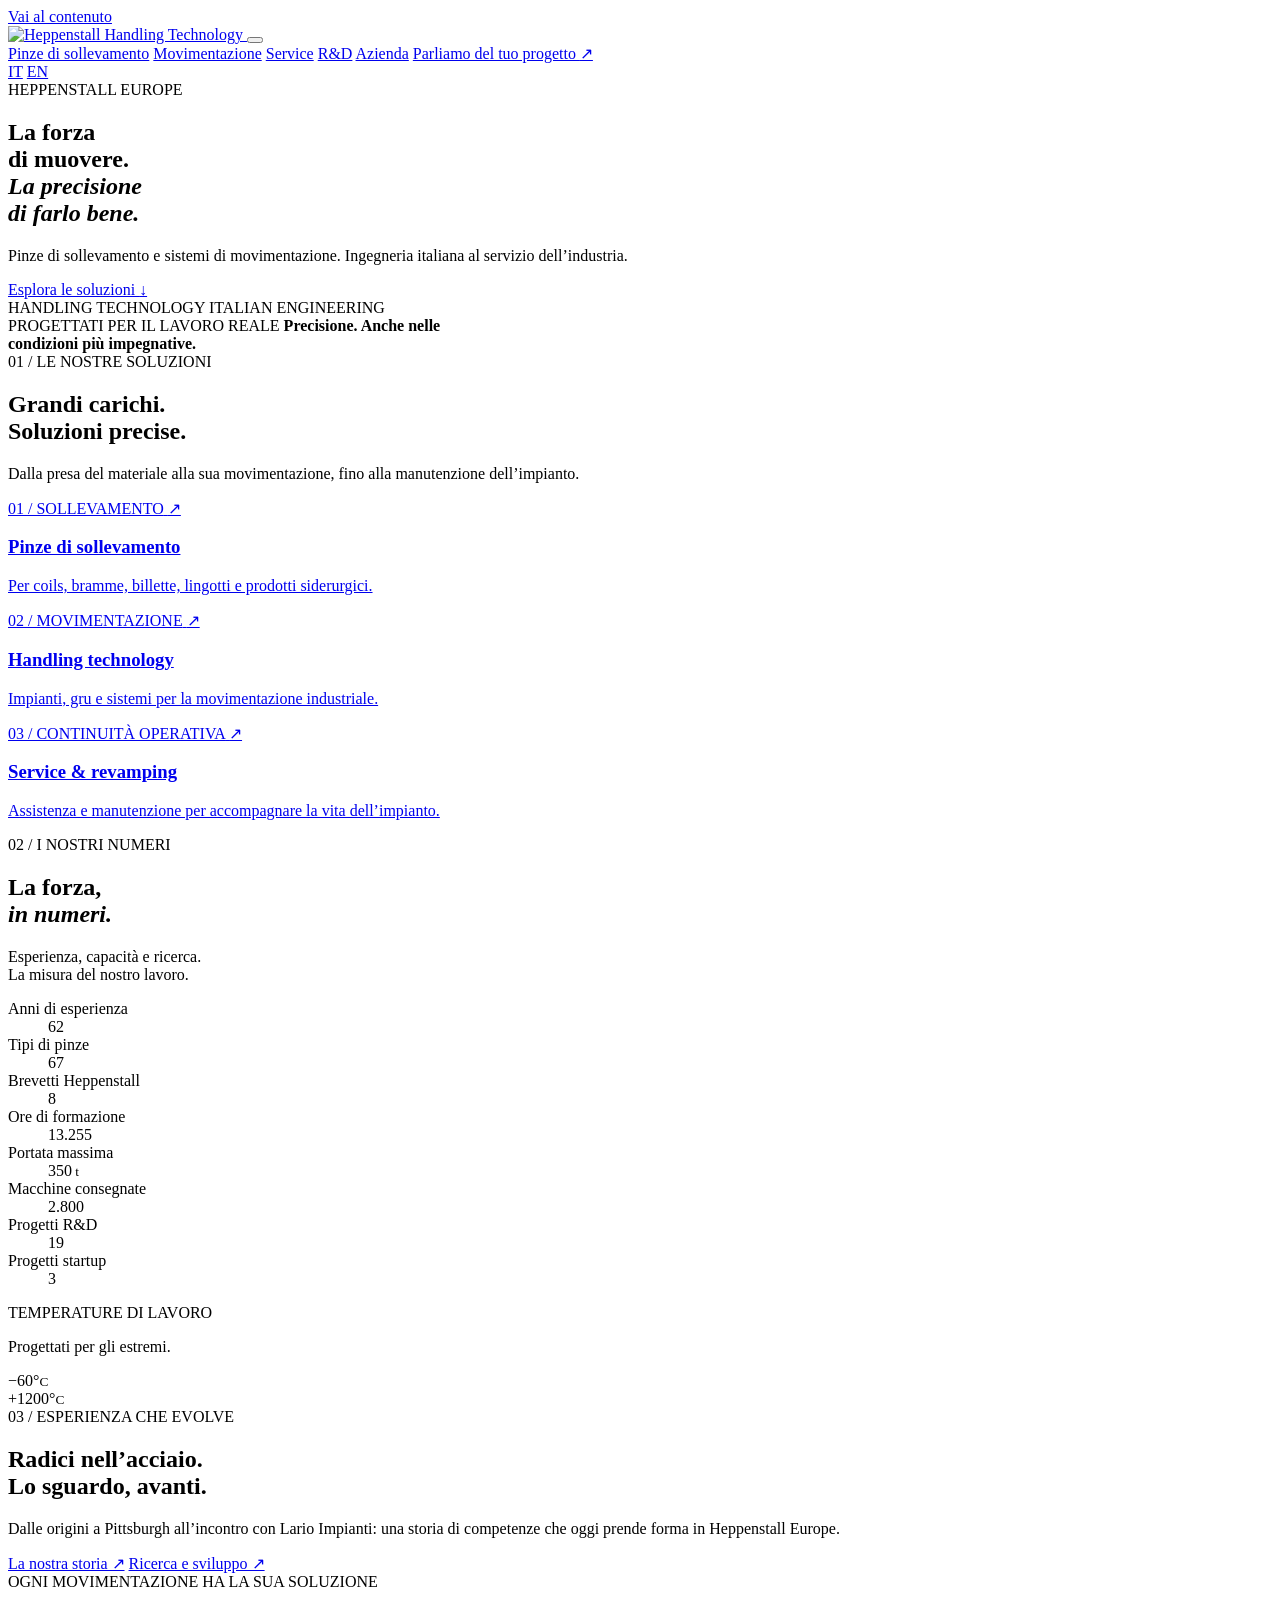
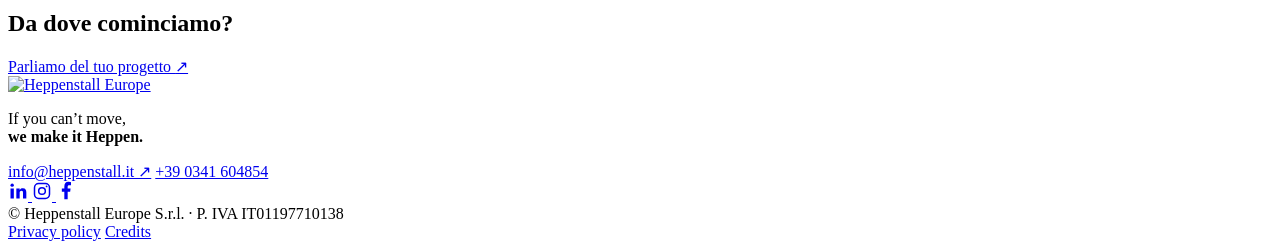
==== commit d6d0a2fa: "feat: prepare GitHub Pages deployment" ====
--- a/index.html
+++ b/index.html
@@ -8,28 +8,28 @@
       name="description"
       content="Pinze di sollevamento, sistemi di movimentazione e assistenza per l’industria. Scopri Heppenstall Europe."
     />
-    <link rel="icon" href="/assets/favicon.png" />
-    <link rel="stylesheet" href="/style.css" />
-    <link rel="alternate" hreflang="it" href="/" />
-    <link rel="alternate" hreflang="en" href="/en/" />
+    <link rel="icon" href="/heppenstall-sito/assets/favicon.png" />
+    <link rel="stylesheet" href="/heppenstall-sito/style.css" />
+    <link rel="alternate" hreflang="it" href="/heppenstall-sito/" />
+    <link rel="alternate" hreflang="en" href="/heppenstall-sito/en/" />
   </head>
   <body class="home">
     <a class="skip" href="#main">Vai al contenuto</a>
     <header>
-  <a class="brand" href="/" aria-label="Heppenstall Europe, homepage">
-    <img src="/assets/logo.png" alt="Heppenstall Handling Technology" width="800" height="223" />
+  <a class="brand" href="/heppenstall-sito/" aria-label="Heppenstall Europe, homepage">
+    <img src="/heppenstall-sito/assets/logo.png" alt="Heppenstall Handling Technology" width="800" height="223" />
   </a>
   <button class="menu" aria-label="Menu" aria-expanded="false" aria-controls="nav"><span class="menu-icon" aria-hidden="true"></span></button>
   <nav id="nav">
-    <a href="/steel-tongs/">Pinze di sollevamento</a>
-    <a href="/handling-technology/">Movimentazione</a>
-    <a href="/service-revamping/">Service</a>
-    <a href="/research-development/">R&amp;D</a>
-    <a href="/who-we-are/">Azienda</a>
-    <a class="nav-contact" href="/contacts/">Parliamo del tuo progetto <span>↗</span></a>
+    <a href="/heppenstall-sito/steel-tongs/">Pinze di sollevamento</a>
+    <a href="/heppenstall-sito/handling-technology/">Movimentazione</a>
+    <a href="/heppenstall-sito/service-revamping/">Service</a>
+    <a href="/heppenstall-sito/research-development/">R&amp;D</a>
+    <a href="/heppenstall-sito/who-we-are/">Azienda</a>
+    <a class="nav-contact" href="/heppenstall-sito/contacts/">Parliamo del tuo progetto <span>↗</span></a>
     <div class="language-switch" role="group" aria-label="Lingua">
-      <a href="/" lang="it" hreflang="it" aria-label="Italiano" aria-current="page">IT</a>
-      <a href="/en/" lang="en" hreflang="en" aria-label="English">EN</a>
+      <a href="/heppenstall-sito/" lang="it" hreflang="it" aria-label="Italiano" aria-current="page">IT</a>
+      <a href="/heppenstall-sito/en/" lang="en" hreflang="en" aria-label="English">EN</a>
     </div>
   </nav>
 </header>
@@ -82,7 +82,7 @@
           </p>
         </div>
         <div class="solution-grid">
-          <a class="solution-card" href="/steel-tongs/">
+          <a class="solution-card" href="/heppenstall-sito/steel-tongs/">
             <div class="card-image tongs"></div>
             <div class="card-title">
               <span>01 / SOLLEVAMENTO</span>
@@ -91,7 +91,7 @@
             <h3>Pinze di sollevamento</h3>
             <p>Per coils, bramme, billette, lingotti e prodotti siderurgici.</p>
           </a>
-          <a class="solution-card" href="/handling-technology/">
+          <a class="solution-card" href="/heppenstall-sito/handling-technology/">
             <div class="card-image handling"></div>
             <div class="card-title">
               <span>02 / MOVIMENTAZIONE</span>
@@ -100,7 +100,7 @@
             <h3>Handling technology</h3>
             <p>Impianti, gru e sistemi per la movimentazione industriale.</p>
           </a>
-          <a class="solution-card" href="/service-revamping/">
+          <a class="solution-card" href="/heppenstall-sito/service-revamping/">
             <div class="card-image service"></div>
             <div class="card-title">
               <span>03 / CONTINUITÀ OPERATIVA</span>
@@ -152,8 +152,8 @@
             storia di competenze che oggi prende forma in Heppenstall Europe.
           </p>
           <div class="text-links">
-            <a href="/who-we-are/">La nostra storia ↗</a>
-            <a href="/research-development/">Ricerca e sviluppo ↗</a>
+            <a href="/heppenstall-sito/who-we-are/">La nostra storia ↗</a>
+            <a href="/heppenstall-sito/research-development/">Ricerca e sviluppo ↗</a>
           </div>
         </div>
       </section>
@@ -162,16 +162,16 @@
           <span class="eyebrow">OGNI MOVIMENTAZIONE HA LA SUA SOLUZIONE</span>
           <h2>Da dove cominciamo?</h2>
         </div>
-        <a class="button light" href="/contacts/"
+        <a class="button light" href="/heppenstall-sito/contacts/"
           >Parliamo del tuo progetto <span>↗</span>
         </a>
       </section>
     </main>
     <footer>
       <div class="foot-top">
-        <a class="brand" href="/">
+        <a class="brand" href="/heppenstall-sito/">
           <img
-            src="/assets/logo.png"
+            src="/heppenstall-sito/assets/logo.png"
             alt="Heppenstall Europe"
             width="800"
             height="223"
@@ -200,13 +200,13 @@
       <div class="foot-bottom">
         <span>© Heppenstall Europe S.r.l. · P. IVA IT01197710138</span>
         <div>
-          <a href="/privacy-policy/">Privacy policy</a>
+          <a href="/heppenstall-sito/privacy-policy/">Privacy policy</a>
           <a href="https://fulviodipietro.it/">Credits</a>
         </div>
       </div>
     </footer>
 
 
-    <script src="/app.js"></script>
+    <script src="/heppenstall-sito/app.js"></script>
   </body>
 </html>
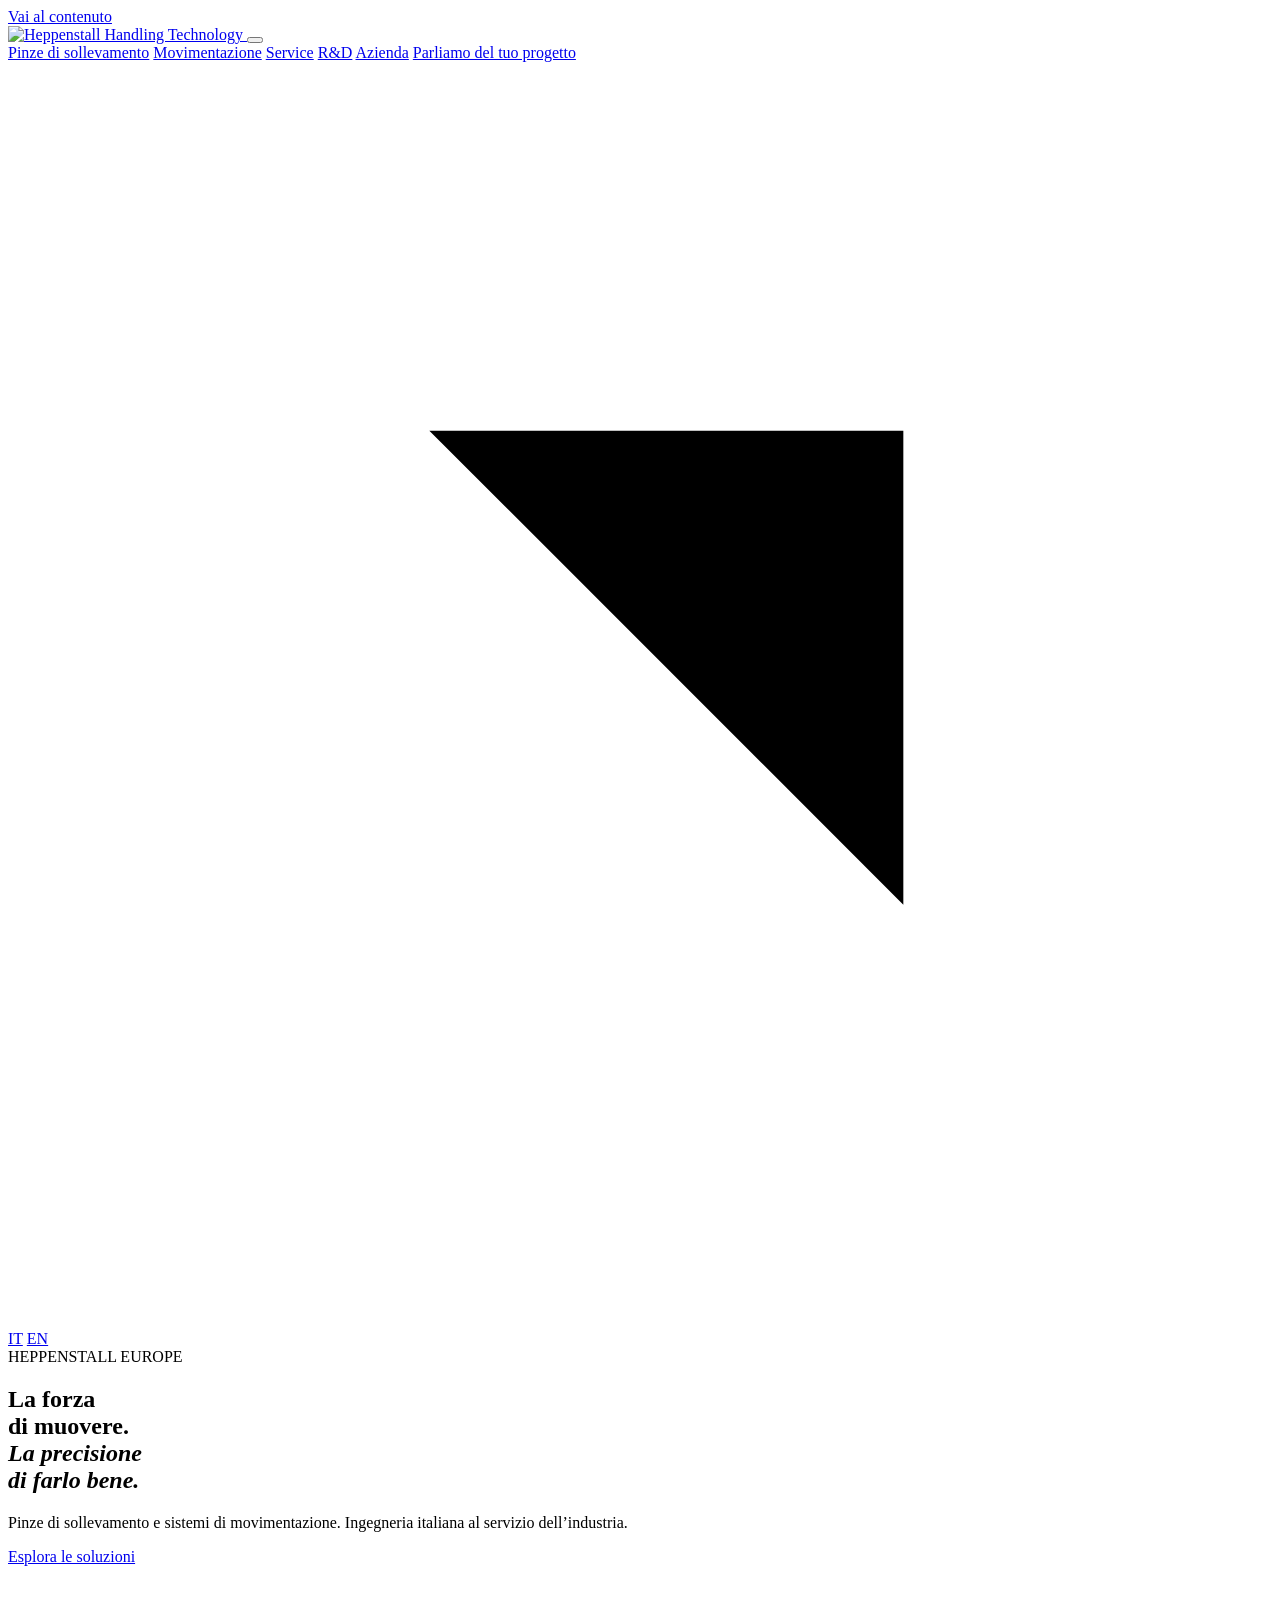
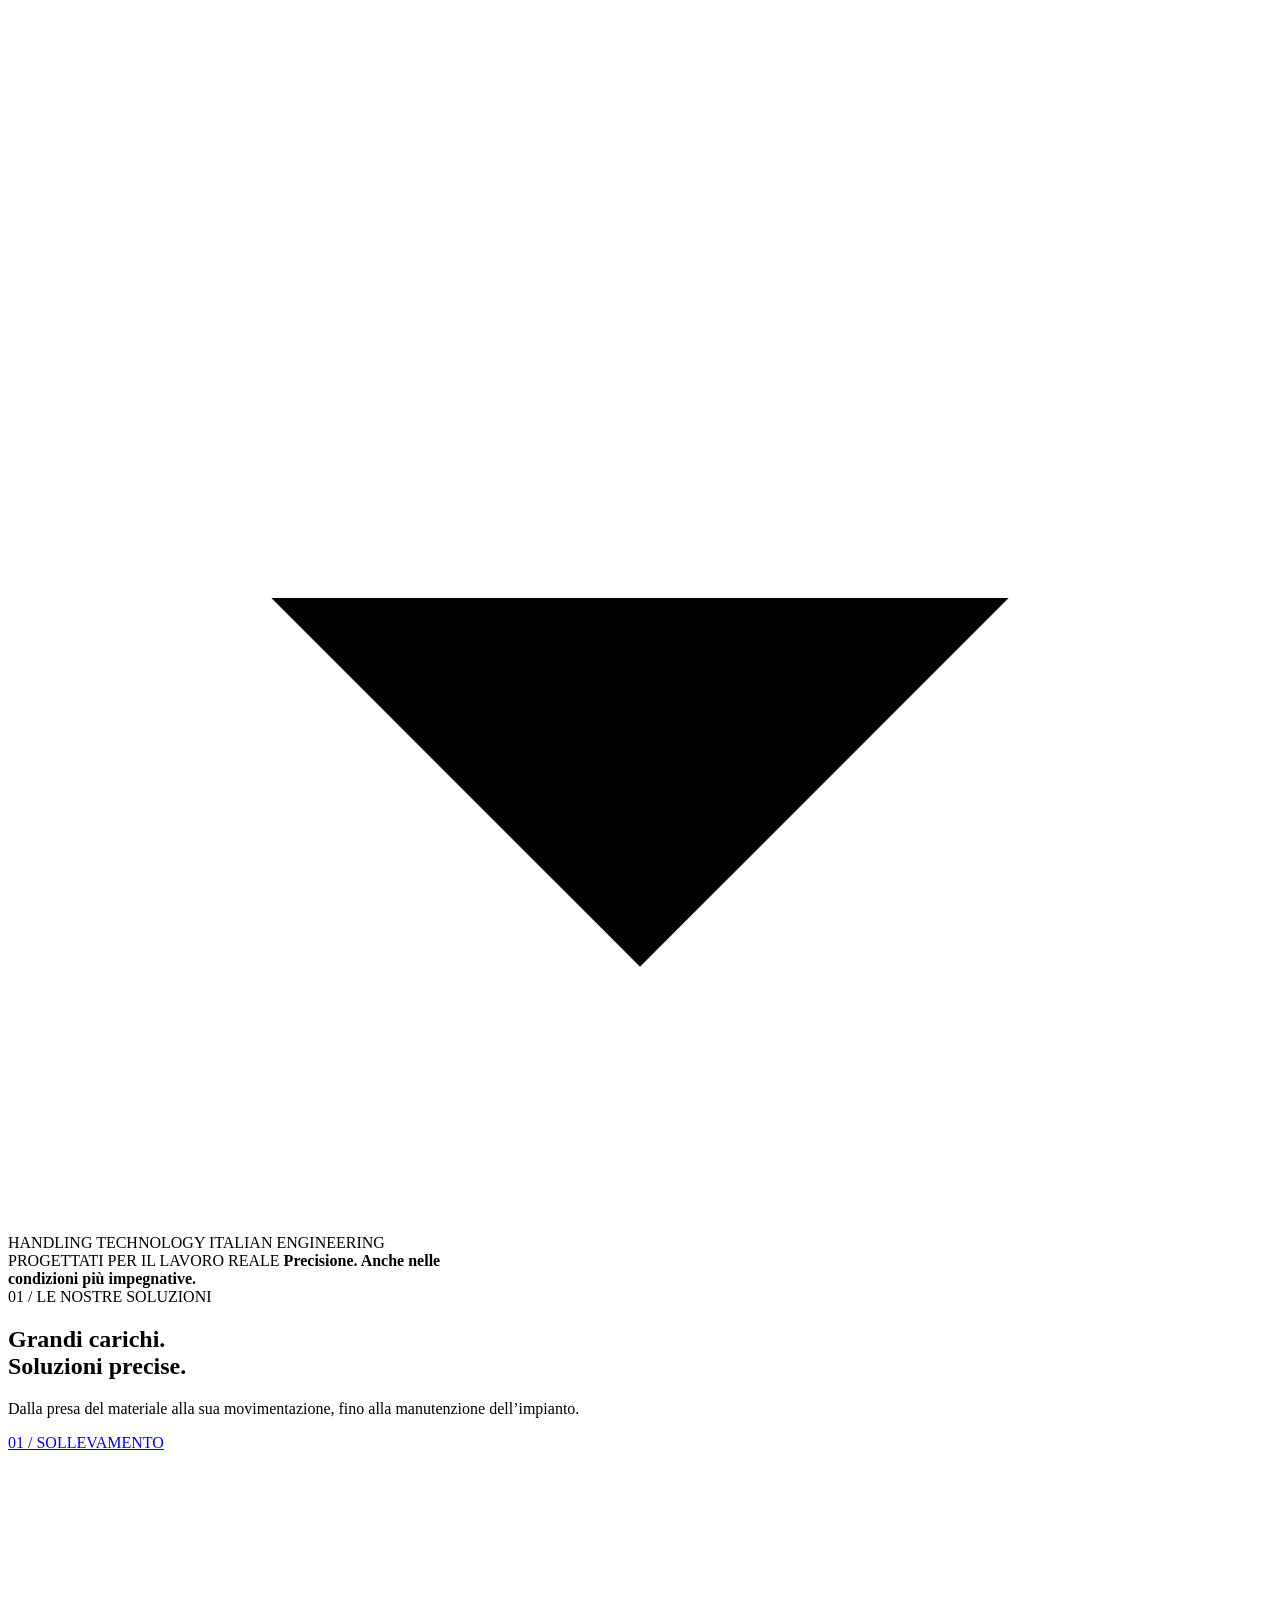
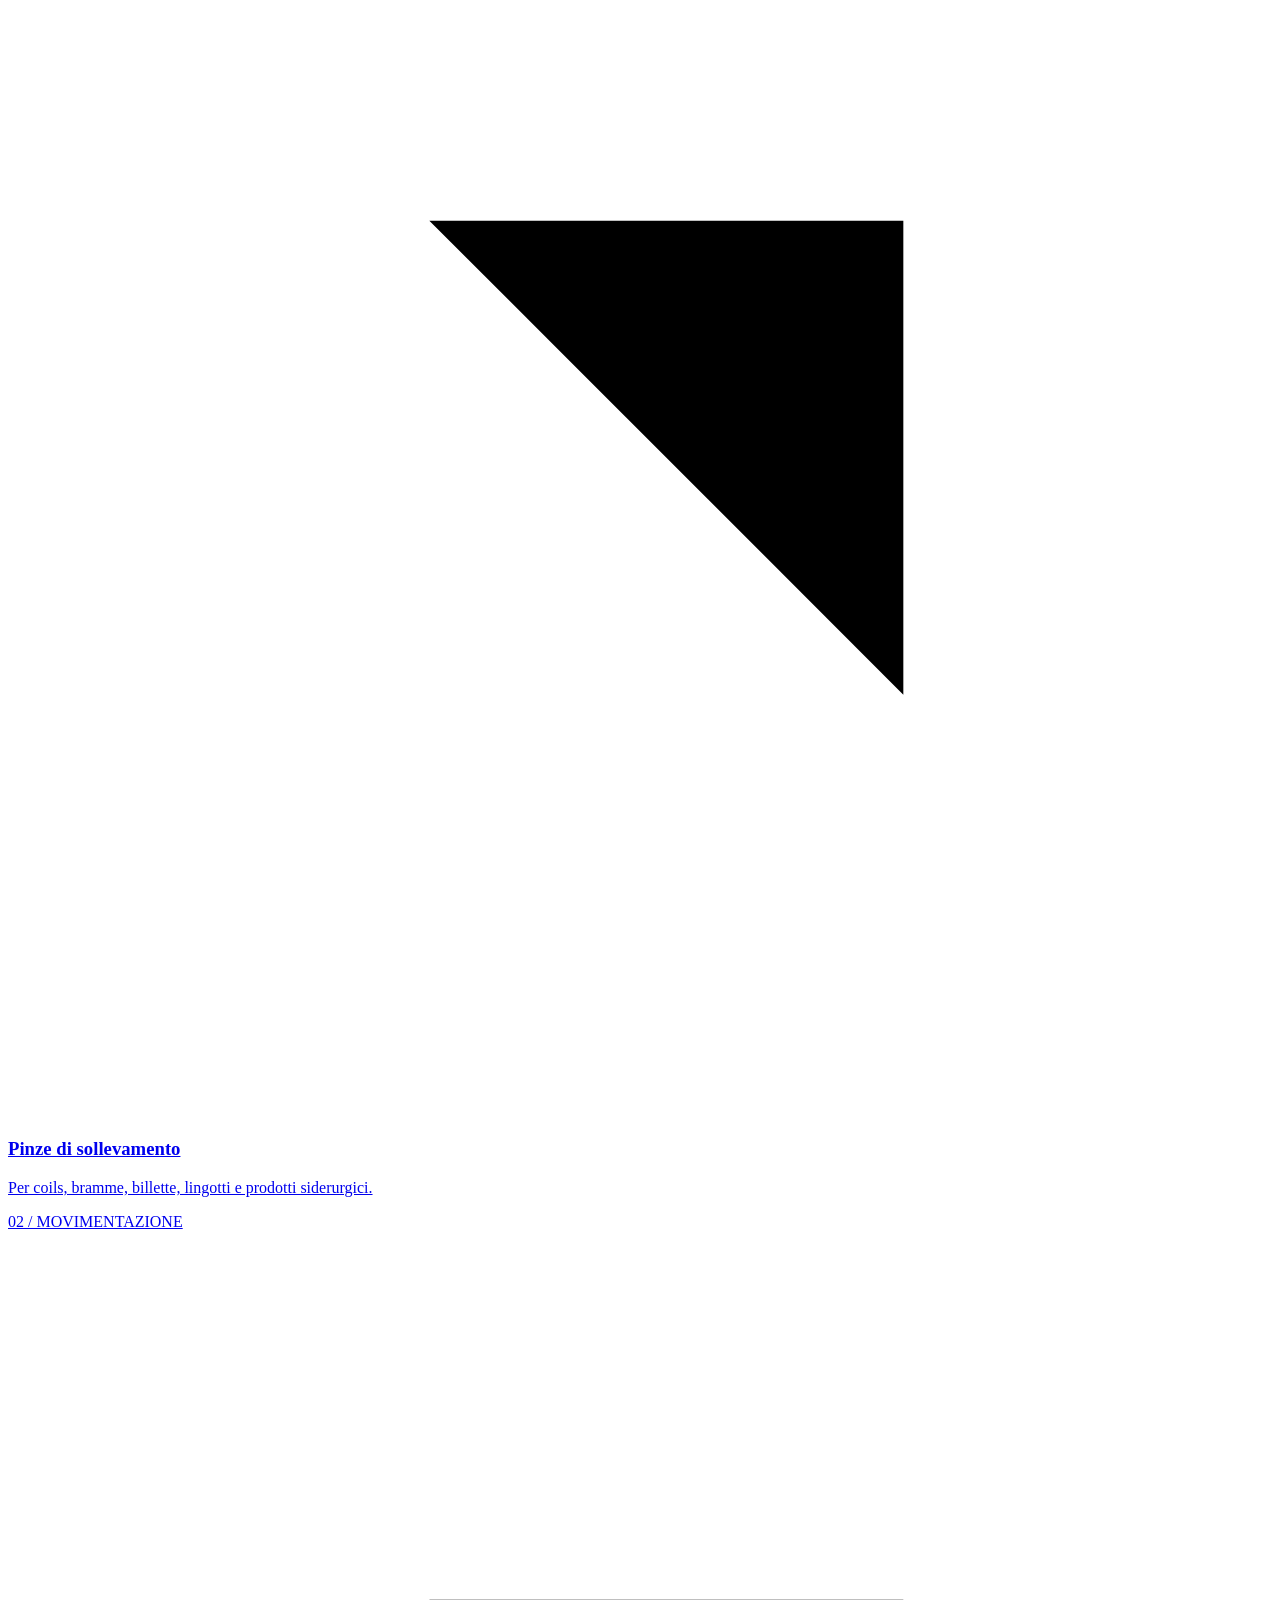
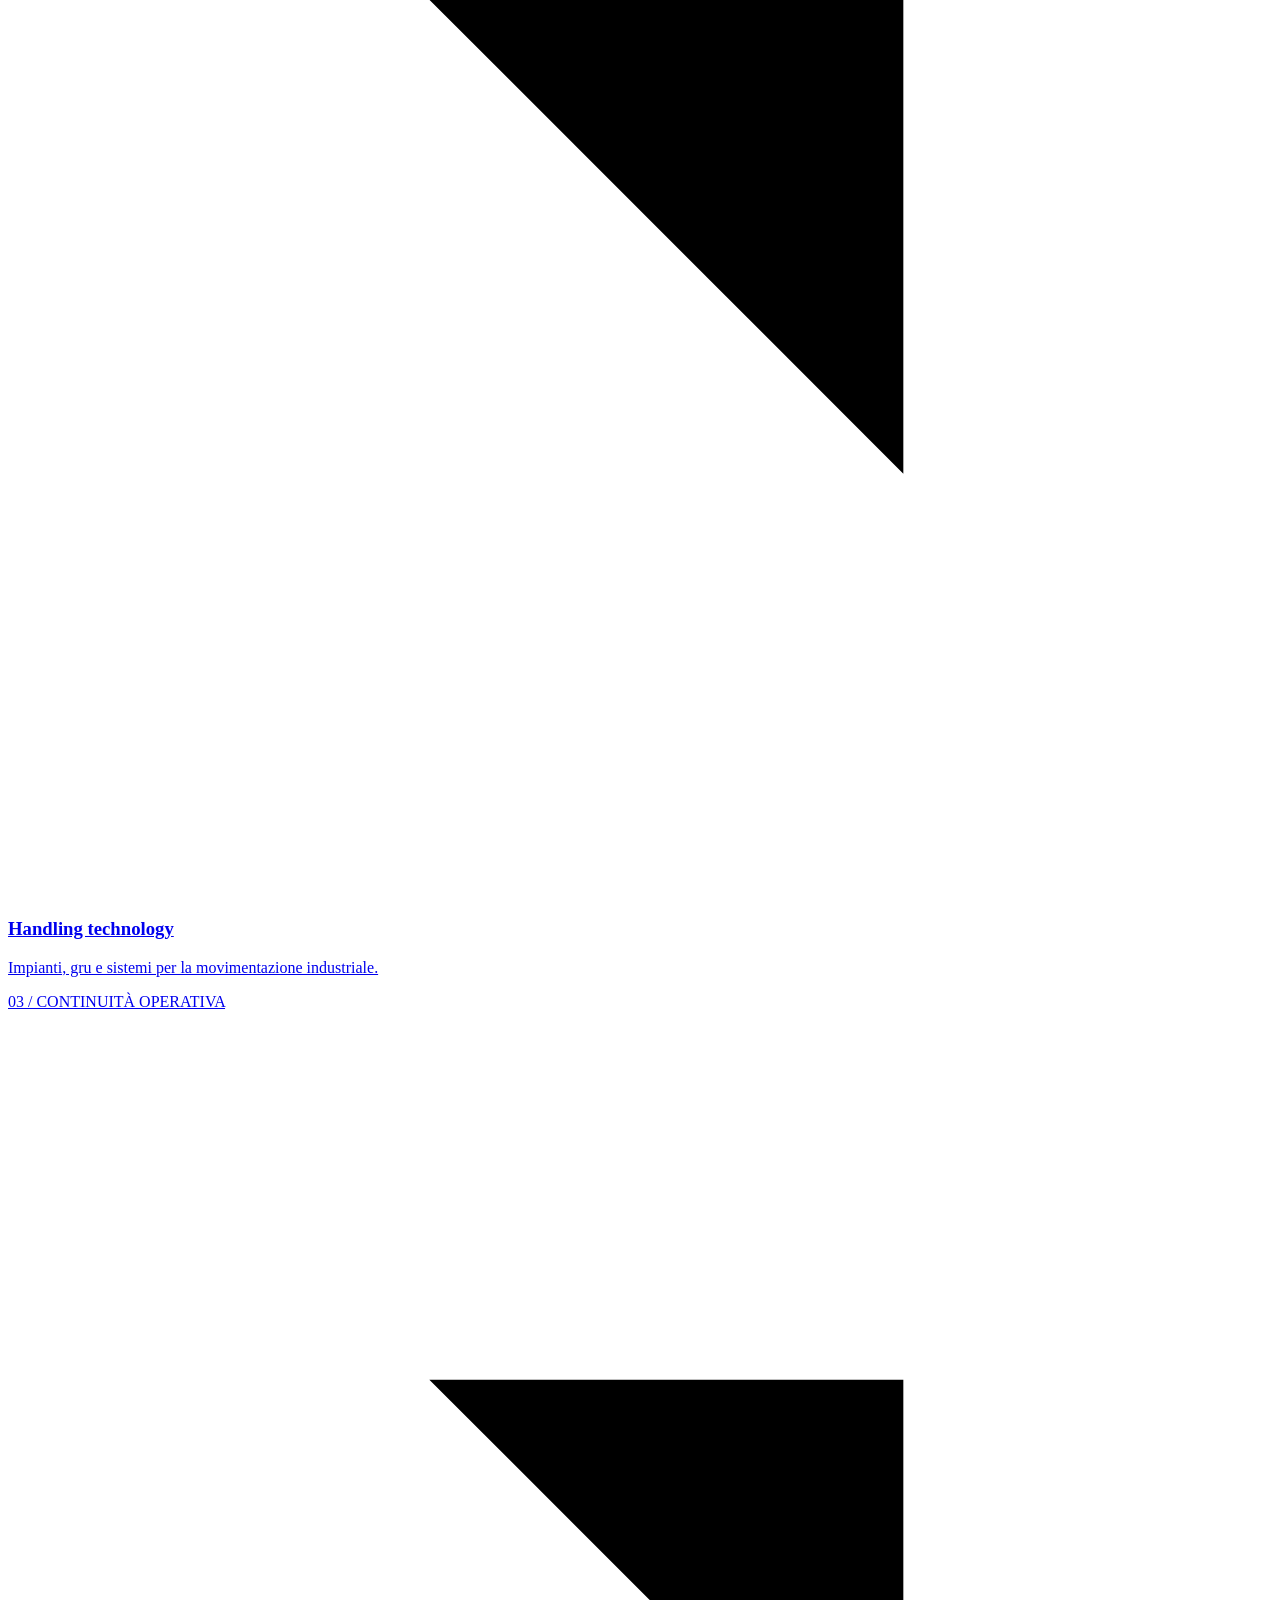
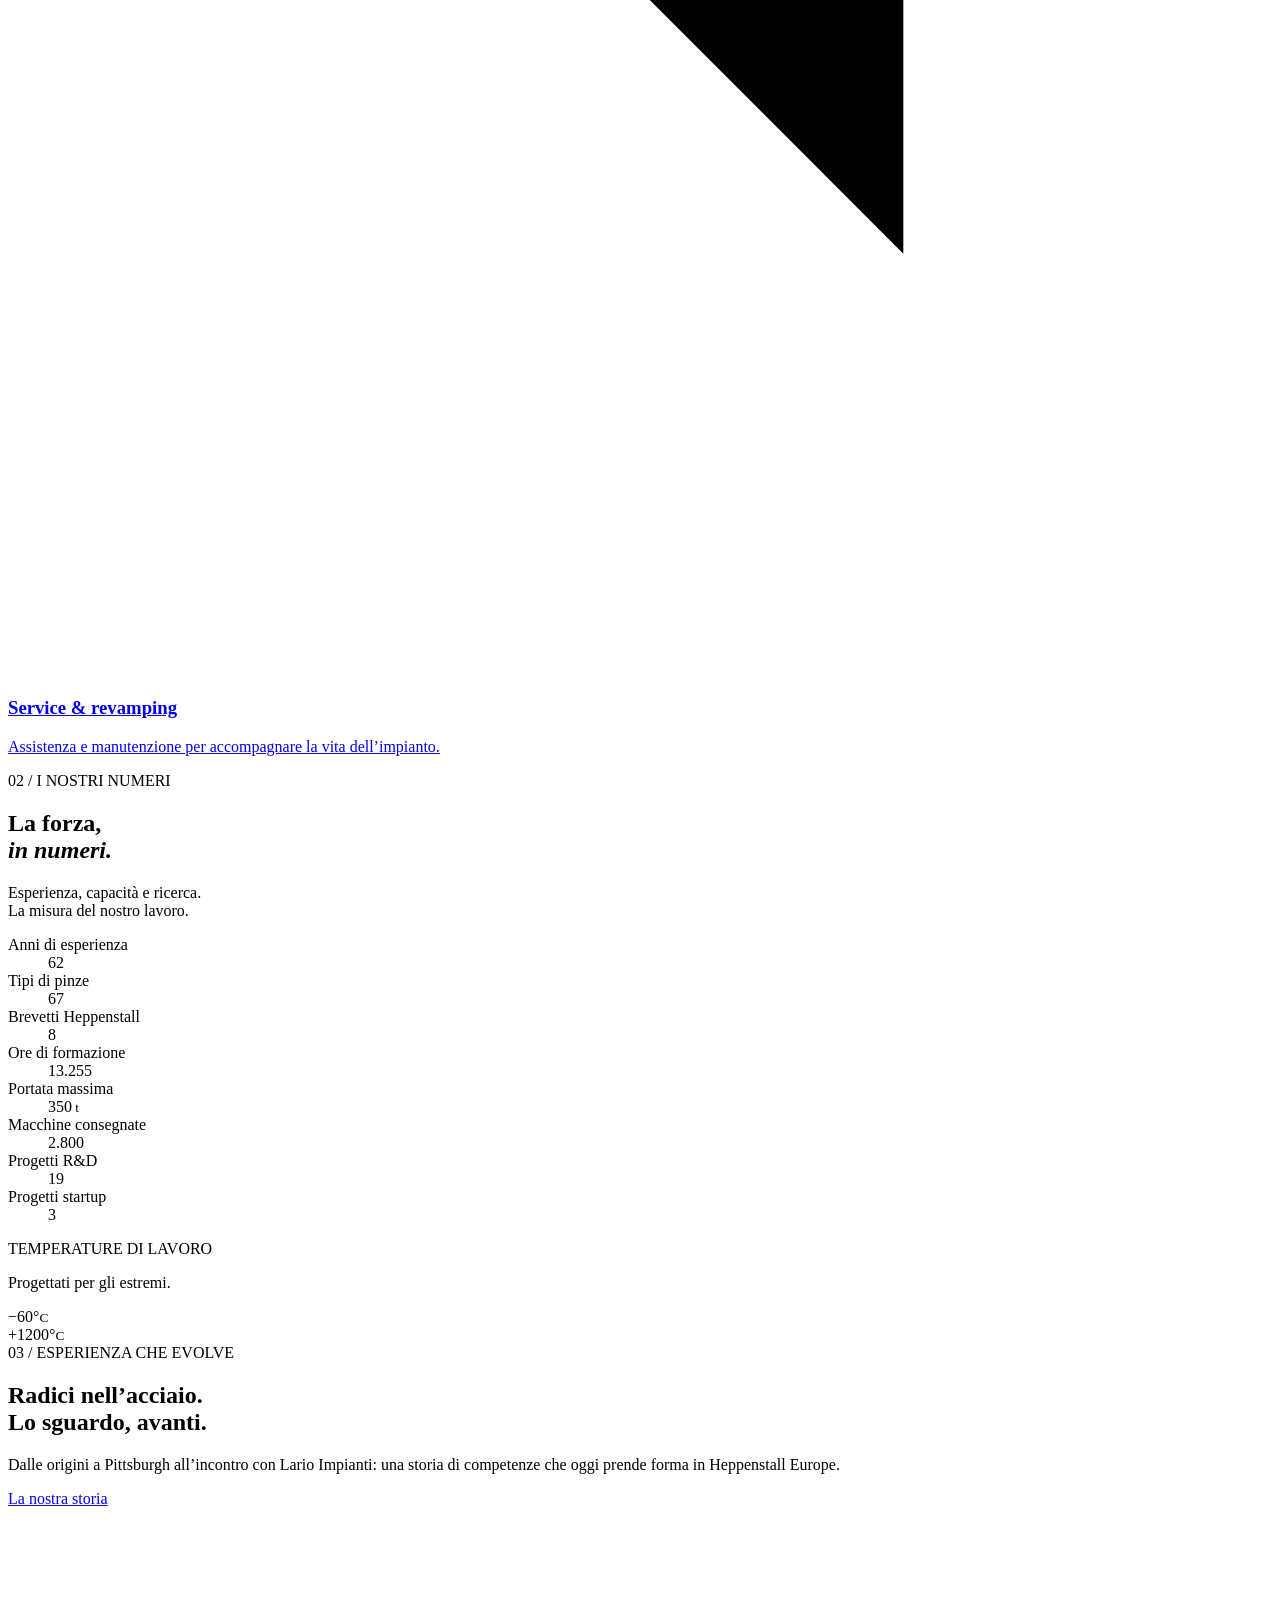
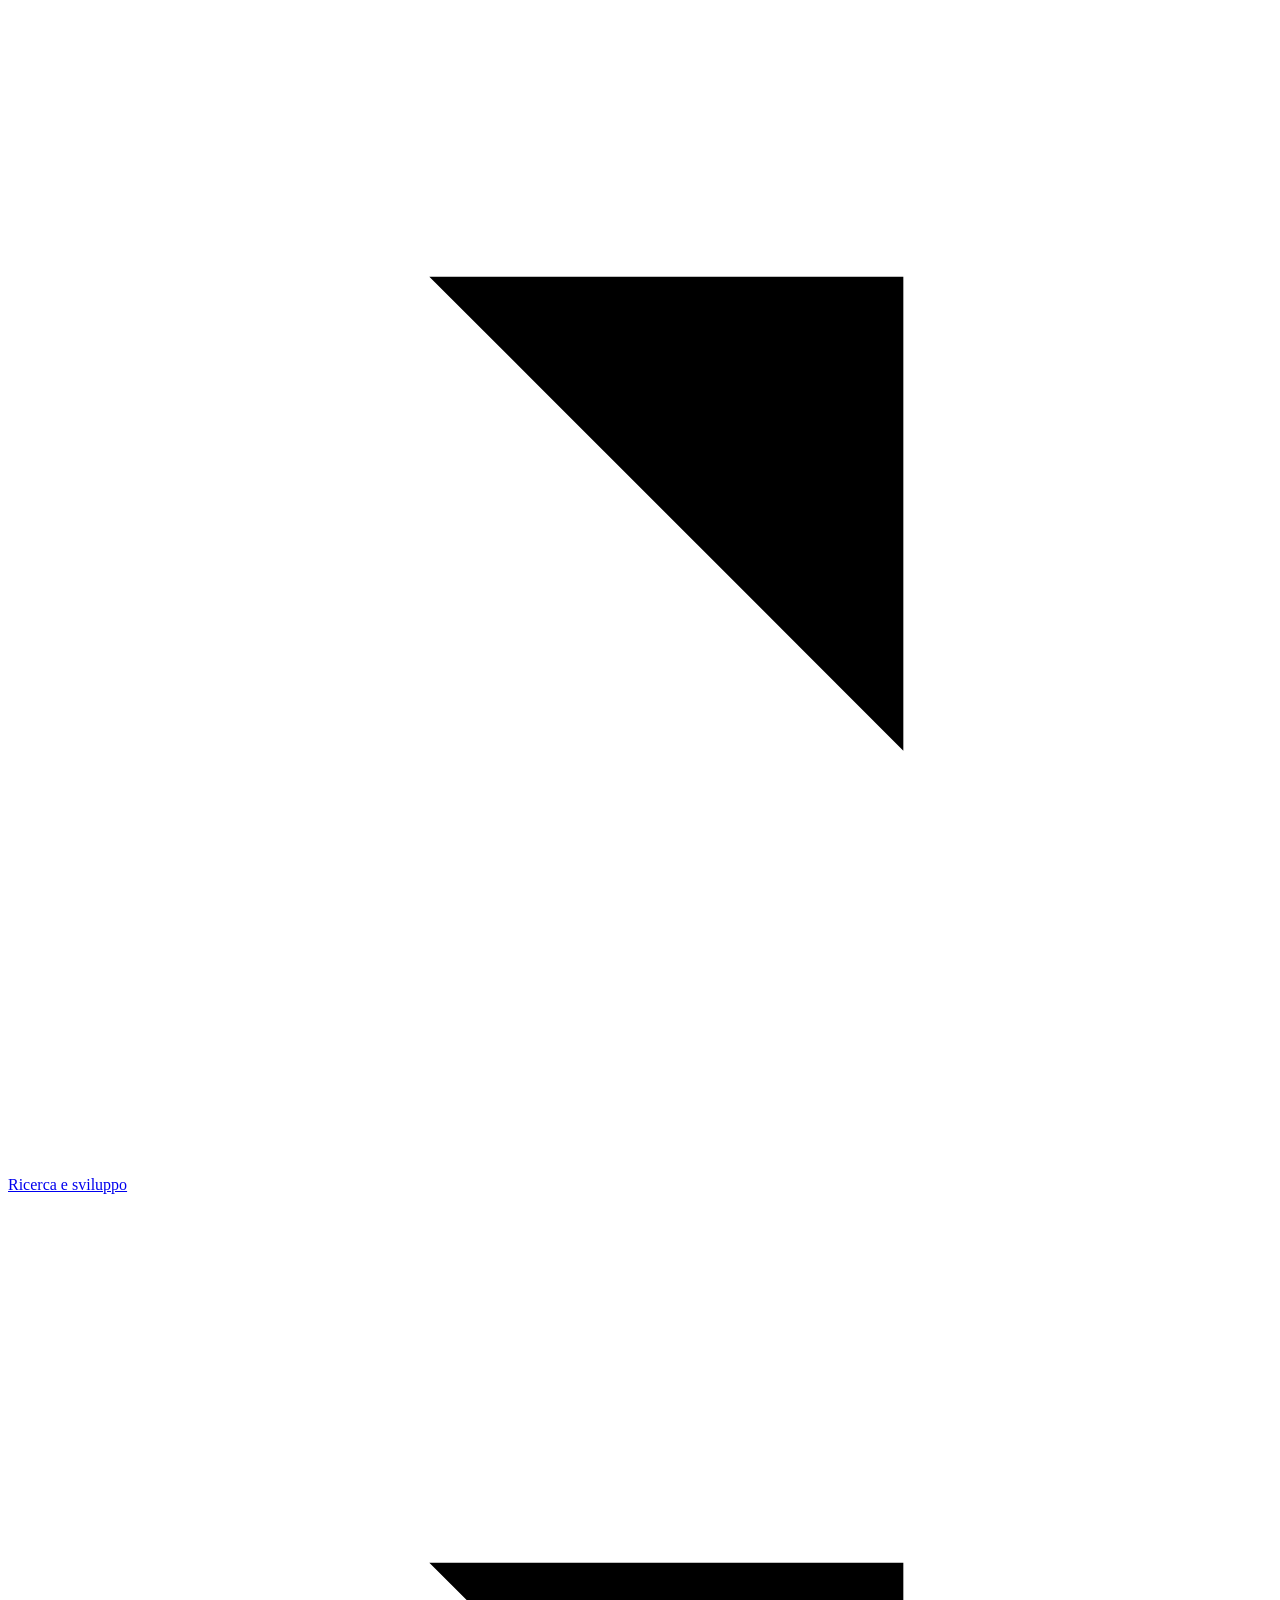
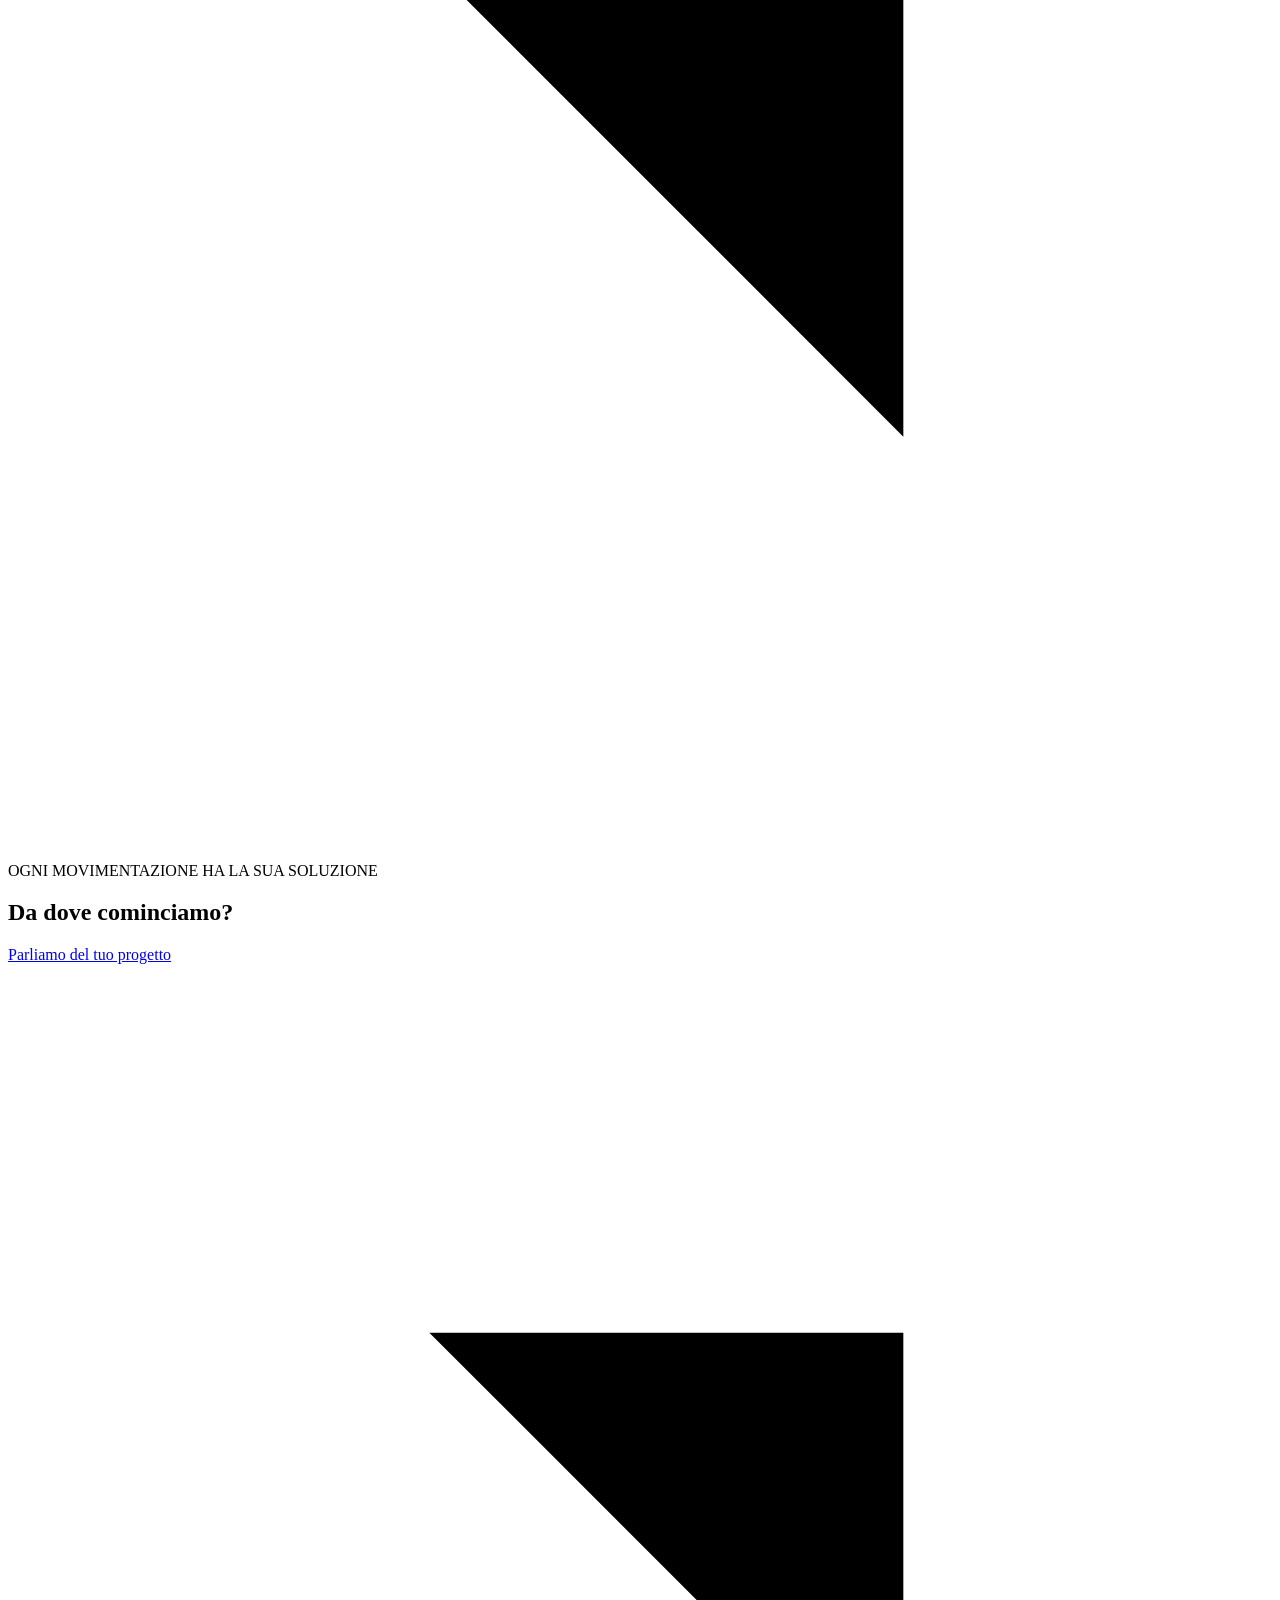
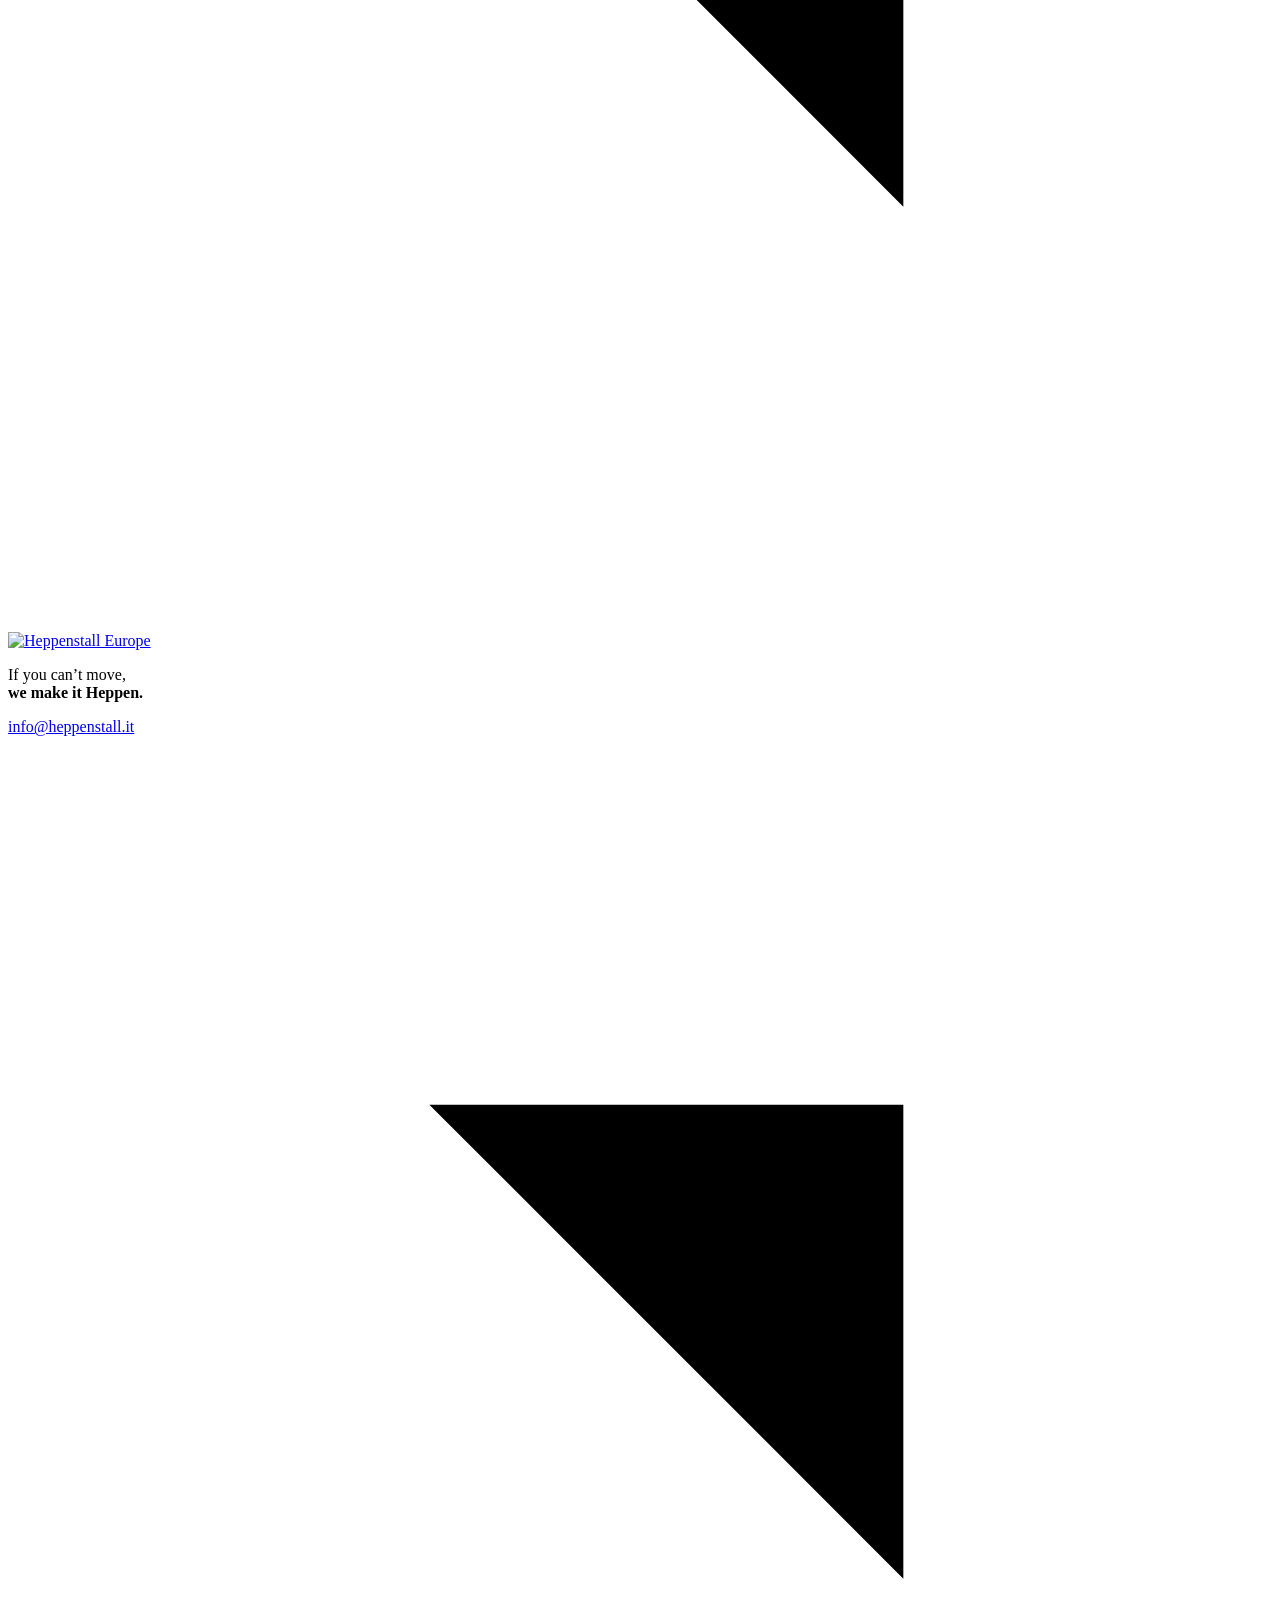
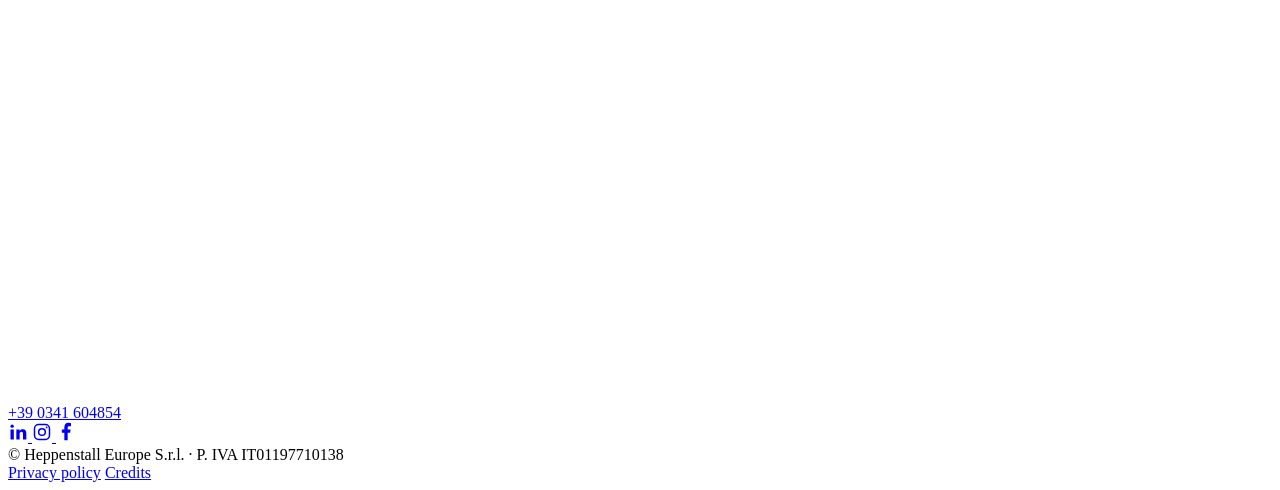
==== commit f7c0b2e1: "fix: replace text arrows with SVG icons" ====
--- a/index.html
+++ b/index.html
@@ -26,7 +26,7 @@
     <a href="/heppenstall-sito/service-revamping/">Service</a>
     <a href="/heppenstall-sito/research-development/">R&amp;D</a>
     <a href="/heppenstall-sito/who-we-are/">Azienda</a>
-    <a class="nav-contact" href="/heppenstall-sito/contacts/">Parliamo del tuo progetto <span>↗</span></a>
+    <a class="nav-contact" href="/heppenstall-sito/contacts/">Parliamo del tuo progetto <span><svg class="icon-arrow" viewBox="0 0 24 24" aria-hidden="true" focusable="false"><path d="M7 17 17 7M8 7h9v9"/></svg></span></a>
     <div class="language-switch" role="group" aria-label="Lingua">
       <a href="/heppenstall-sito/" lang="it" hreflang="it" aria-label="Italiano" aria-current="page">IT</a>
       <a href="/heppenstall-sito/en/" lang="en" hreflang="en" aria-label="English">EN</a>
@@ -50,7 +50,7 @@
             italiana al servizio dell’industria.
           </p>
           <a class="button" href="#soluzioni"
-            >Esplora le soluzioni <span>↓</span>
+            >Esplora le soluzioni <span><svg class="icon-arrow" viewBox="0 0 24 24" aria-hidden="true" focusable="false"><path d="M12 5v14m-7-7 7 7 7-7"/></svg></span>
           </a>
           <div class="hero-bottom">
             <span>HANDLING TECHNOLOGY</span>
@@ -86,7 +86,7 @@
             <div class="card-image tongs"></div>
             <div class="card-title">
               <span>01 / SOLLEVAMENTO</span>
-              <span>↗</span>
+              <span><svg class="icon-arrow" viewBox="0 0 24 24" aria-hidden="true" focusable="false"><path d="M7 17 17 7M8 7h9v9"/></svg></span>
             </div>
             <h3>Pinze di sollevamento</h3>
             <p>Per coils, bramme, billette, lingotti e prodotti siderurgici.</p>
@@ -95,7 +95,7 @@
             <div class="card-image handling"></div>
             <div class="card-title">
               <span>02 / MOVIMENTAZIONE</span>
-              <span>↗</span>
+              <span><svg class="icon-arrow" viewBox="0 0 24 24" aria-hidden="true" focusable="false"><path d="M7 17 17 7M8 7h9v9"/></svg></span>
             </div>
             <h3>Handling technology</h3>
             <p>Impianti, gru e sistemi per la movimentazione industriale.</p>
@@ -104,7 +104,7 @@
             <div class="card-image service"></div>
             <div class="card-title">
               <span>03 / CONTINUITÀ OPERATIVA</span>
-              <span>↗</span>
+              <span><svg class="icon-arrow" viewBox="0 0 24 24" aria-hidden="true" focusable="false"><path d="M7 17 17 7M8 7h9v9"/></svg></span>
             </div>
             <h3>Service & revamping</h3>
             <p>
@@ -152,8 +152,8 @@
             storia di competenze che oggi prende forma in Heppenstall Europe.
           </p>
           <div class="text-links">
-            <a href="/heppenstall-sito/who-we-are/">La nostra storia ↗</a>
-            <a href="/heppenstall-sito/research-development/">Ricerca e sviluppo ↗</a>
+            <a href="/heppenstall-sito/who-we-are/">La nostra storia <svg class="icon-arrow" viewBox="0 0 24 24" aria-hidden="true" focusable="false"><path d="M7 17 17 7M8 7h9v9"/></svg></a>
+            <a href="/heppenstall-sito/research-development/">Ricerca e sviluppo <svg class="icon-arrow" viewBox="0 0 24 24" aria-hidden="true" focusable="false"><path d="M7 17 17 7M8 7h9v9"/></svg></a>
           </div>
         </div>
       </section>
@@ -163,7 +163,7 @@
           <h2>Da dove cominciamo?</h2>
         </div>
         <a class="button light" href="/heppenstall-sito/contacts/"
-          >Parliamo del tuo progetto <span>↗</span>
+          >Parliamo del tuo progetto <span><svg class="icon-arrow" viewBox="0 0 24 24" aria-hidden="true" focusable="false"><path d="M7 17 17 7M8 7h9v9"/></svg></span>
         </a>
       </section>
     </main>
@@ -182,7 +182,7 @@
           <strong>we make it Heppen.</strong>
         </p>
         <div>
-          <a href="mailto:info@heppenstall.it">info@heppenstall.it ↗</a>
+          <a href="mailto:info@heppenstall.it">info@heppenstall.it <svg class="icon-arrow" viewBox="0 0 24 24" aria-hidden="true" focusable="false"><path d="M7 17 17 7M8 7h9v9"/></svg></a>
           <a href="tel:+390341604854">+39 0341 604854</a>
           <div class="footer-socials">
             <a href="https://www.linkedin.com/company/heppenstall-europe-srl/" target="_blank" rel="noopener noreferrer" aria-label="LinkedIn" title="LinkedIn">
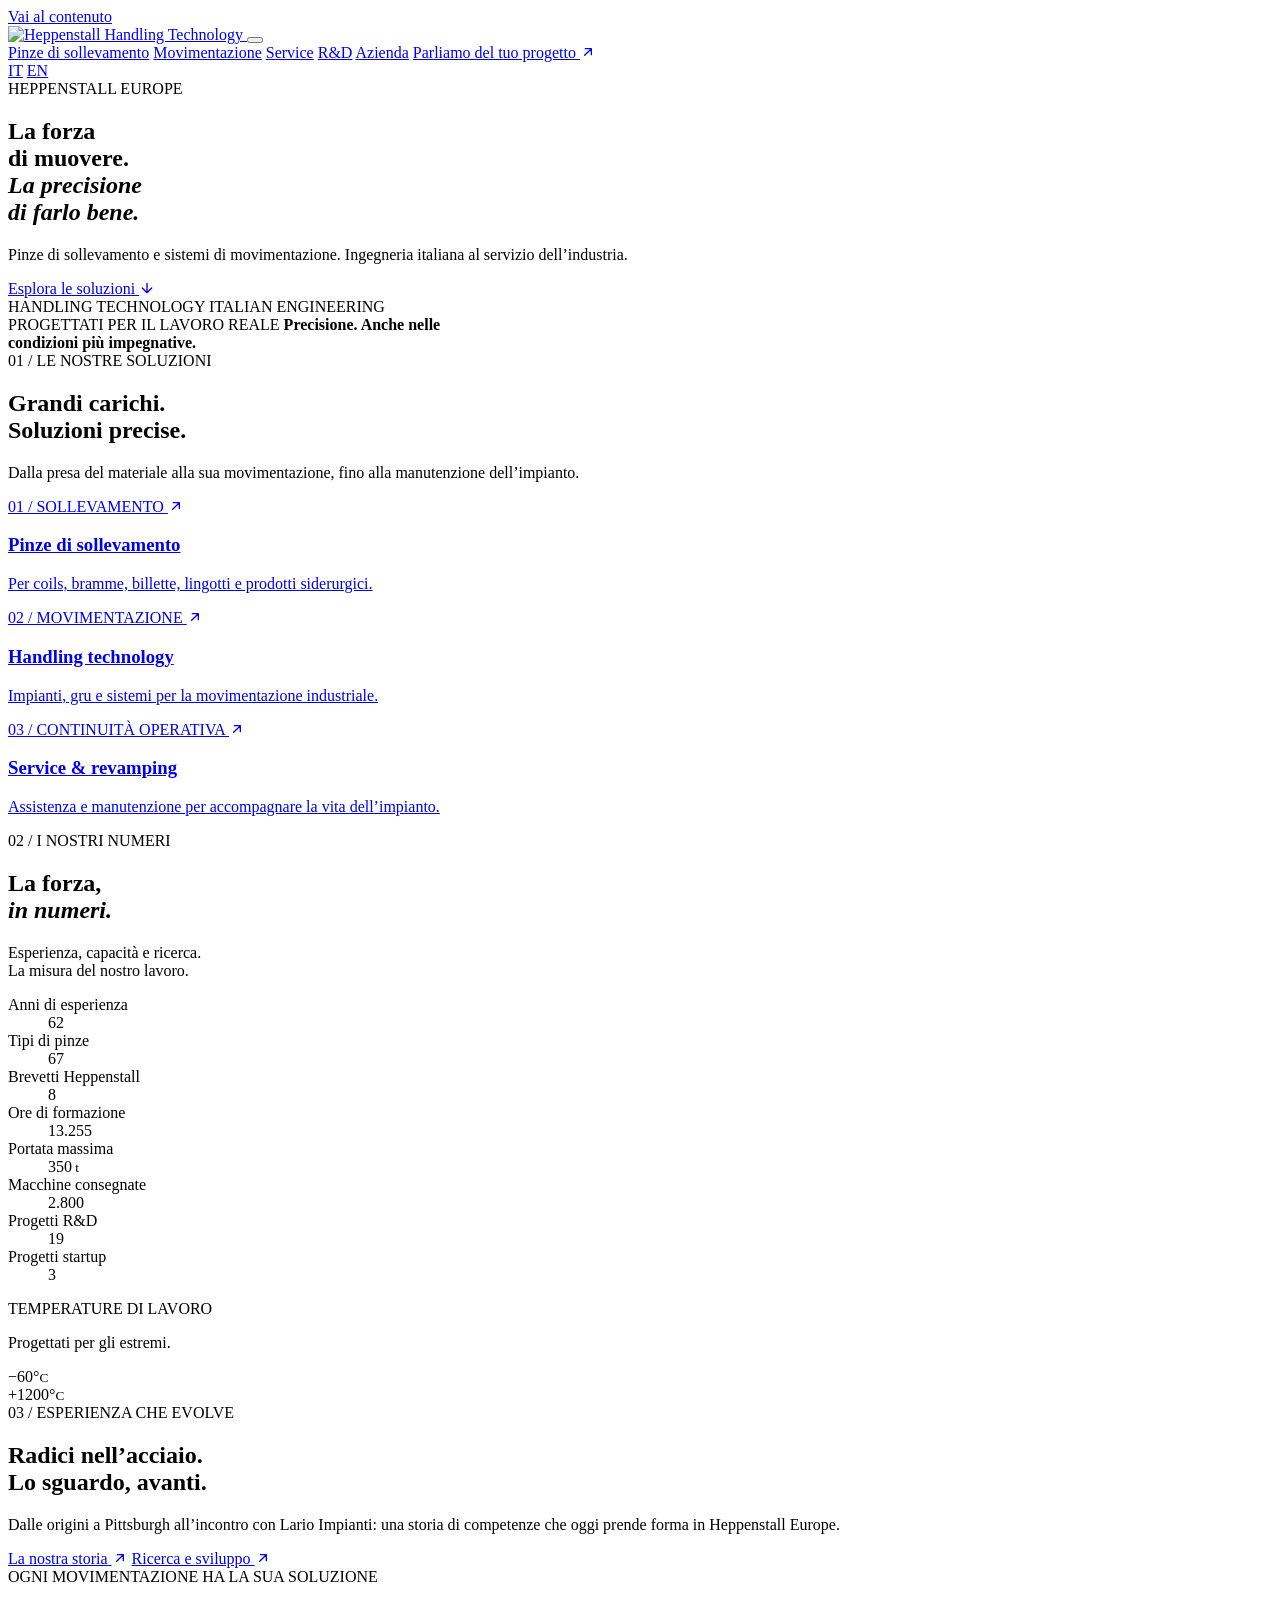
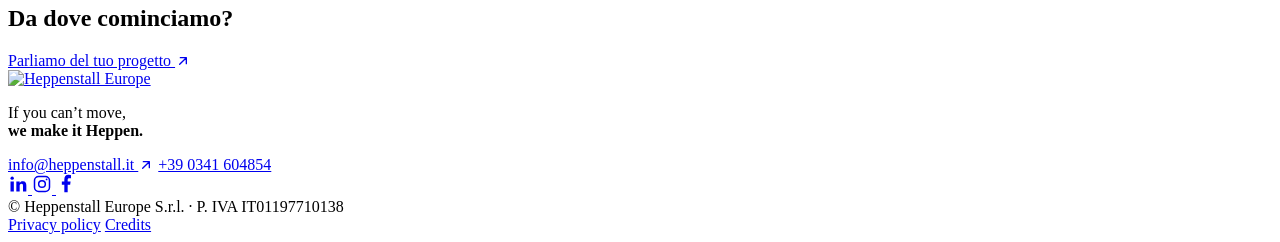
==== commit a801b320: "fix: render arrow icons without stylesheet dependency" ====
--- a/index.html
+++ b/index.html
@@ -26,7 +26,7 @@
     <a href="/heppenstall-sito/service-revamping/">Service</a>
     <a href="/heppenstall-sito/research-development/">R&amp;D</a>
     <a href="/heppenstall-sito/who-we-are/">Azienda</a>
-    <a class="nav-contact" href="/heppenstall-sito/contacts/">Parliamo del tuo progetto <span><svg class="icon-arrow" viewBox="0 0 24 24" aria-hidden="true" focusable="false"><path d="M7 17 17 7M8 7h9v9"/></svg></span></a>
+    <a class="nav-contact" href="/heppenstall-sito/contacts/">Parliamo del tuo progetto <span><svg class="icon-arrow" width="1em" height="1em" fill="none" stroke="currentColor" stroke-width="2" stroke-linecap="round" stroke-linejoin="round" style="display:inline-block;vertical-align:-.15em" viewBox="0 0 24 24" aria-hidden="true" focusable="false"><path d="M7 17 17 7M8 7h9v9"/></svg></span></a>
     <div class="language-switch" role="group" aria-label="Lingua">
       <a href="/heppenstall-sito/" lang="it" hreflang="it" aria-label="Italiano" aria-current="page">IT</a>
       <a href="/heppenstall-sito/en/" lang="en" hreflang="en" aria-label="English">EN</a>
@@ -50,7 +50,7 @@
             italiana al servizio dell’industria.
           </p>
           <a class="button" href="#soluzioni"
-            >Esplora le soluzioni <span><svg class="icon-arrow" viewBox="0 0 24 24" aria-hidden="true" focusable="false"><path d="M12 5v14m-7-7 7 7 7-7"/></svg></span>
+            >Esplora le soluzioni <span><svg class="icon-arrow" width="1em" height="1em" fill="none" stroke="currentColor" stroke-width="2" stroke-linecap="round" stroke-linejoin="round" style="display:inline-block;vertical-align:-.15em" viewBox="0 0 24 24" aria-hidden="true" focusable="false"><path d="M12 5v14m-7-7 7 7 7-7"/></svg></span>
           </a>
           <div class="hero-bottom">
             <span>HANDLING TECHNOLOGY</span>
@@ -86,7 +86,7 @@
             <div class="card-image tongs"></div>
             <div class="card-title">
               <span>01 / SOLLEVAMENTO</span>
-              <span><svg class="icon-arrow" viewBox="0 0 24 24" aria-hidden="true" focusable="false"><path d="M7 17 17 7M8 7h9v9"/></svg></span>
+              <span><svg class="icon-arrow" width="1em" height="1em" fill="none" stroke="currentColor" stroke-width="2" stroke-linecap="round" stroke-linejoin="round" style="display:inline-block;vertical-align:-.15em" viewBox="0 0 24 24" aria-hidden="true" focusable="false"><path d="M7 17 17 7M8 7h9v9"/></svg></span>
             </div>
             <h3>Pinze di sollevamento</h3>
             <p>Per coils, bramme, billette, lingotti e prodotti siderurgici.</p>
@@ -95,7 +95,7 @@
             <div class="card-image handling"></div>
             <div class="card-title">
               <span>02 / MOVIMENTAZIONE</span>
-              <span><svg class="icon-arrow" viewBox="0 0 24 24" aria-hidden="true" focusable="false"><path d="M7 17 17 7M8 7h9v9"/></svg></span>
+              <span><svg class="icon-arrow" width="1em" height="1em" fill="none" stroke="currentColor" stroke-width="2" stroke-linecap="round" stroke-linejoin="round" style="display:inline-block;vertical-align:-.15em" viewBox="0 0 24 24" aria-hidden="true" focusable="false"><path d="M7 17 17 7M8 7h9v9"/></svg></span>
             </div>
             <h3>Handling technology</h3>
             <p>Impianti, gru e sistemi per la movimentazione industriale.</p>
@@ -104,7 +104,7 @@
             <div class="card-image service"></div>
             <div class="card-title">
               <span>03 / CONTINUITÀ OPERATIVA</span>
-              <span><svg class="icon-arrow" viewBox="0 0 24 24" aria-hidden="true" focusable="false"><path d="M7 17 17 7M8 7h9v9"/></svg></span>
+              <span><svg class="icon-arrow" width="1em" height="1em" fill="none" stroke="currentColor" stroke-width="2" stroke-linecap="round" stroke-linejoin="round" style="display:inline-block;vertical-align:-.15em" viewBox="0 0 24 24" aria-hidden="true" focusable="false"><path d="M7 17 17 7M8 7h9v9"/></svg></span>
             </div>
             <h3>Service & revamping</h3>
             <p>
@@ -152,8 +152,8 @@
             storia di competenze che oggi prende forma in Heppenstall Europe.
           </p>
           <div class="text-links">
-            <a href="/heppenstall-sito/who-we-are/">La nostra storia <svg class="icon-arrow" viewBox="0 0 24 24" aria-hidden="true" focusable="false"><path d="M7 17 17 7M8 7h9v9"/></svg></a>
-            <a href="/heppenstall-sito/research-development/">Ricerca e sviluppo <svg class="icon-arrow" viewBox="0 0 24 24" aria-hidden="true" focusable="false"><path d="M7 17 17 7M8 7h9v9"/></svg></a>
+            <a href="/heppenstall-sito/who-we-are/">La nostra storia <svg class="icon-arrow" width="1em" height="1em" fill="none" stroke="currentColor" stroke-width="2" stroke-linecap="round" stroke-linejoin="round" style="display:inline-block;vertical-align:-.15em" viewBox="0 0 24 24" aria-hidden="true" focusable="false"><path d="M7 17 17 7M8 7h9v9"/></svg></a>
+            <a href="/heppenstall-sito/research-development/">Ricerca e sviluppo <svg class="icon-arrow" width="1em" height="1em" fill="none" stroke="currentColor" stroke-width="2" stroke-linecap="round" stroke-linejoin="round" style="display:inline-block;vertical-align:-.15em" viewBox="0 0 24 24" aria-hidden="true" focusable="false"><path d="M7 17 17 7M8 7h9v9"/></svg></a>
           </div>
         </div>
       </section>
@@ -163,7 +163,7 @@
           <h2>Da dove cominciamo?</h2>
         </div>
         <a class="button light" href="/heppenstall-sito/contacts/"
-          >Parliamo del tuo progetto <span><svg class="icon-arrow" viewBox="0 0 24 24" aria-hidden="true" focusable="false"><path d="M7 17 17 7M8 7h9v9"/></svg></span>
+          >Parliamo del tuo progetto <span><svg class="icon-arrow" width="1em" height="1em" fill="none" stroke="currentColor" stroke-width="2" stroke-linecap="round" stroke-linejoin="round" style="display:inline-block;vertical-align:-.15em" viewBox="0 0 24 24" aria-hidden="true" focusable="false"><path d="M7 17 17 7M8 7h9v9"/></svg></span>
         </a>
       </section>
     </main>
@@ -182,7 +182,7 @@
           <strong>we make it Heppen.</strong>
         </p>
         <div>
-          <a href="mailto:info@heppenstall.it">info@heppenstall.it <svg class="icon-arrow" viewBox="0 0 24 24" aria-hidden="true" focusable="false"><path d="M7 17 17 7M8 7h9v9"/></svg></a>
+          <a href="mailto:info@heppenstall.it">info@heppenstall.it <svg class="icon-arrow" width="1em" height="1em" fill="none" stroke="currentColor" stroke-width="2" stroke-linecap="round" stroke-linejoin="round" style="display:inline-block;vertical-align:-.15em" viewBox="0 0 24 24" aria-hidden="true" focusable="false"><path d="M7 17 17 7M8 7h9v9"/></svg></a>
           <a href="tel:+390341604854">+39 0341 604854</a>
           <div class="footer-socials">
             <a href="https://www.linkedin.com/company/heppenstall-europe-srl/" target="_blank" rel="noopener noreferrer" aria-label="LinkedIn" title="LinkedIn">
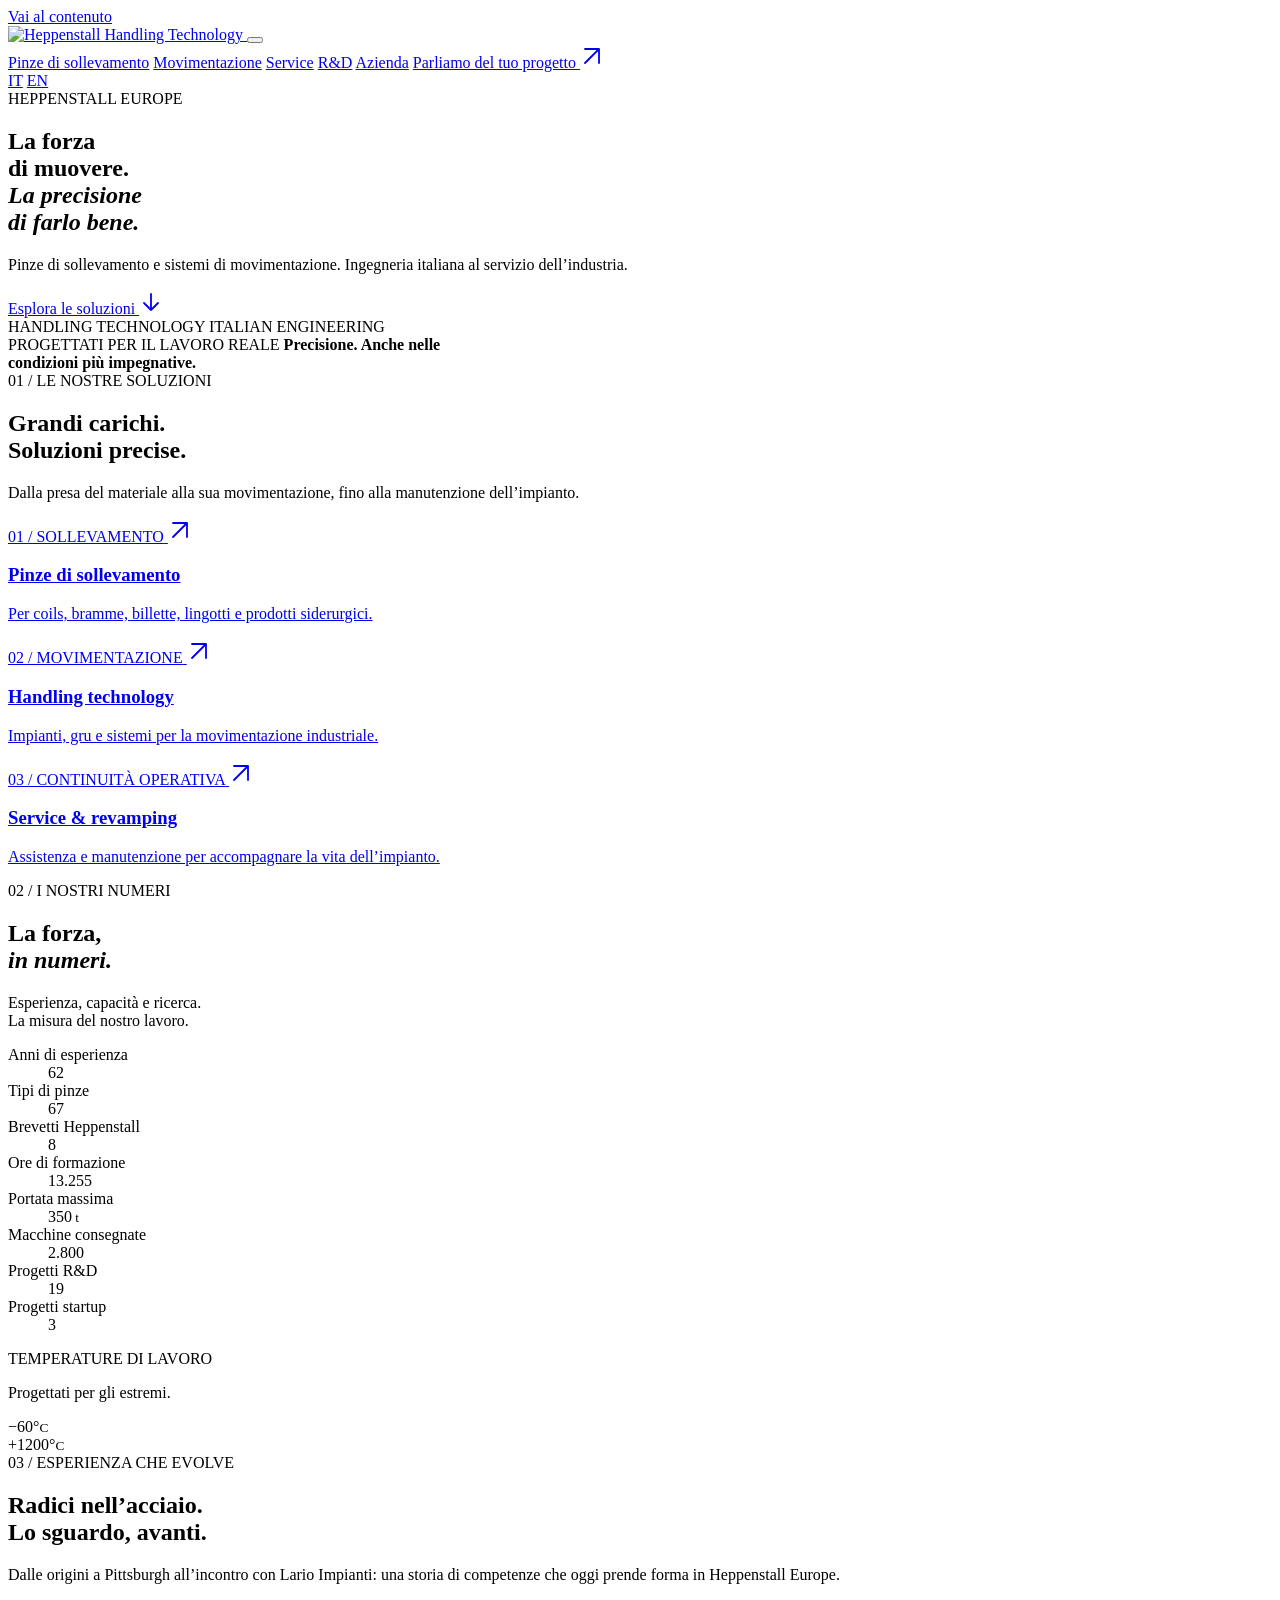
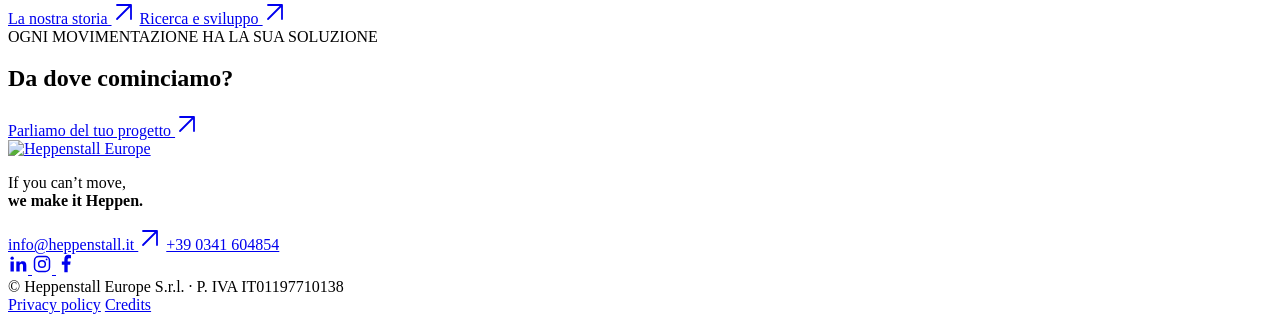
==== commit 0c05e2f5: "feat: created arrows icon svg and replaced old unicode" ====
--- a/index.html
+++ b/index.html
@@ -26,7 +26,7 @@
     <a href="/heppenstall-sito/service-revamping/">Service</a>
     <a href="/heppenstall-sito/research-development/">R&amp;D</a>
     <a href="/heppenstall-sito/who-we-are/">Azienda</a>
-    <a class="nav-contact" href="/heppenstall-sito/contacts/">Parliamo del tuo progetto <span><svg class="icon-arrow" width="1em" height="1em" fill="none" stroke="currentColor" stroke-width="2" stroke-linecap="round" stroke-linejoin="round" style="display:inline-block;vertical-align:-.15em" viewBox="0 0 24 24" aria-hidden="true" focusable="false"><path d="M7 17 17 7M8 7h9v9"/></svg></span></a>
+    <a class="nav-contact" href="/heppenstall-sito/contacts/">Parliamo del tuo progetto <span><svg class="icon-arrow" width="24" height="24" aria-hidden="true" focusable="false"><use href="assets/icons.svg#arrow-up-right"></use></svg></span></a>
     <div class="language-switch" role="group" aria-label="Lingua">
       <a href="/heppenstall-sito/" lang="it" hreflang="it" aria-label="Italiano" aria-current="page">IT</a>
       <a href="/heppenstall-sito/en/" lang="en" hreflang="en" aria-label="English">EN</a>
@@ -50,7 +50,7 @@
             italiana al servizio dell’industria.
           </p>
           <a class="button" href="#soluzioni"
-            >Esplora le soluzioni <span><svg class="icon-arrow" width="1em" height="1em" fill="none" stroke="currentColor" stroke-width="2" stroke-linecap="round" stroke-linejoin="round" style="display:inline-block;vertical-align:-.15em" viewBox="0 0 24 24" aria-hidden="true" focusable="false"><path d="M12 5v14m-7-7 7 7 7-7"/></svg></span>
+            >Esplora le soluzioni <span><svg class="icon-arrow" width="24" height="24" aria-hidden="true" focusable="false"><use href="assets/icons.svg#arrow-down"></use></svg></span>
           </a>
           <div class="hero-bottom">
             <span>HANDLING TECHNOLOGY</span>
@@ -86,7 +86,7 @@
             <div class="card-image tongs"></div>
             <div class="card-title">
               <span>01 / SOLLEVAMENTO</span>
-              <span><svg class="icon-arrow" width="1em" height="1em" fill="none" stroke="currentColor" stroke-width="2" stroke-linecap="round" stroke-linejoin="round" style="display:inline-block;vertical-align:-.15em" viewBox="0 0 24 24" aria-hidden="true" focusable="false"><path d="M7 17 17 7M8 7h9v9"/></svg></span>
+              <span><svg class="icon-arrow" width="24" height="24" aria-hidden="true" focusable="false"><use href="assets/icons.svg#arrow-up-right"></use></svg></span>
             </div>
             <h3>Pinze di sollevamento</h3>
             <p>Per coils, bramme, billette, lingotti e prodotti siderurgici.</p>
@@ -95,7 +95,7 @@
             <div class="card-image handling"></div>
             <div class="card-title">
               <span>02 / MOVIMENTAZIONE</span>
-              <span><svg class="icon-arrow" width="1em" height="1em" fill="none" stroke="currentColor" stroke-width="2" stroke-linecap="round" stroke-linejoin="round" style="display:inline-block;vertical-align:-.15em" viewBox="0 0 24 24" aria-hidden="true" focusable="false"><path d="M7 17 17 7M8 7h9v9"/></svg></span>
+              <span><svg class="icon-arrow" width="24" height="24" aria-hidden="true" focusable="false"><use href="assets/icons.svg#arrow-up-right"></use></svg></span>
             </div>
             <h3>Handling technology</h3>
             <p>Impianti, gru e sistemi per la movimentazione industriale.</p>
@@ -104,7 +104,7 @@
             <div class="card-image service"></div>
             <div class="card-title">
               <span>03 / CONTINUITÀ OPERATIVA</span>
-              <span><svg class="icon-arrow" width="1em" height="1em" fill="none" stroke="currentColor" stroke-width="2" stroke-linecap="round" stroke-linejoin="round" style="display:inline-block;vertical-align:-.15em" viewBox="0 0 24 24" aria-hidden="true" focusable="false"><path d="M7 17 17 7M8 7h9v9"/></svg></span>
+              <span><svg class="icon-arrow" width="24" height="24" aria-hidden="true" focusable="false"><use href="assets/icons.svg#arrow-up-right"></use></svg></span>
             </div>
             <h3>Service & revamping</h3>
             <p>
@@ -152,8 +152,8 @@
             storia di competenze che oggi prende forma in Heppenstall Europe.
           </p>
           <div class="text-links">
-            <a href="/heppenstall-sito/who-we-are/">La nostra storia <svg class="icon-arrow" width="1em" height="1em" fill="none" stroke="currentColor" stroke-width="2" stroke-linecap="round" stroke-linejoin="round" style="display:inline-block;vertical-align:-.15em" viewBox="0 0 24 24" aria-hidden="true" focusable="false"><path d="M7 17 17 7M8 7h9v9"/></svg></a>
-            <a href="/heppenstall-sito/research-development/">Ricerca e sviluppo <svg class="icon-arrow" width="1em" height="1em" fill="none" stroke="currentColor" stroke-width="2" stroke-linecap="round" stroke-linejoin="round" style="display:inline-block;vertical-align:-.15em" viewBox="0 0 24 24" aria-hidden="true" focusable="false"><path d="M7 17 17 7M8 7h9v9"/></svg></a>
+            <a href="/heppenstall-sito/who-we-are/">La nostra storia <svg class="icon-arrow" width="24" height="24" aria-hidden="true" focusable="false"><use href="assets/icons.svg#arrow-up-right"></use></svg></a>
+            <a href="/heppenstall-sito/research-development/">Ricerca e sviluppo <svg class="icon-arrow" width="24" height="24" aria-hidden="true" focusable="false"><use href="assets/icons.svg#arrow-up-right"></use></svg></a>
           </div>
         </div>
       </section>
@@ -163,7 +163,7 @@
           <h2>Da dove cominciamo?</h2>
         </div>
         <a class="button light" href="/heppenstall-sito/contacts/"
-          >Parliamo del tuo progetto <span><svg class="icon-arrow" width="1em" height="1em" fill="none" stroke="currentColor" stroke-width="2" stroke-linecap="round" stroke-linejoin="round" style="display:inline-block;vertical-align:-.15em" viewBox="0 0 24 24" aria-hidden="true" focusable="false"><path d="M7 17 17 7M8 7h9v9"/></svg></span>
+          >Parliamo del tuo progetto <span><svg class="icon-arrow" width="24" height="24" aria-hidden="true" focusable="false"><use href="assets/icons.svg#arrow-up-right"></use></svg></span>
         </a>
       </section>
     </main>
@@ -182,7 +182,7 @@
           <strong>we make it Heppen.</strong>
         </p>
         <div>
-          <a href="mailto:info@heppenstall.it">info@heppenstall.it <svg class="icon-arrow" width="1em" height="1em" fill="none" stroke="currentColor" stroke-width="2" stroke-linecap="round" stroke-linejoin="round" style="display:inline-block;vertical-align:-.15em" viewBox="0 0 24 24" aria-hidden="true" focusable="false"><path d="M7 17 17 7M8 7h9v9"/></svg></a>
+          <a href="mailto:info@heppenstall.it">info@heppenstall.it <svg class="icon-arrow" width="24" height="24" aria-hidden="true" focusable="false"><use href="assets/icons.svg#arrow-up-right"></use></svg></a>
           <a href="tel:+390341604854">+39 0341 604854</a>
           <div class="footer-socials">
             <a href="https://www.linkedin.com/company/heppenstall-europe-srl/" target="_blank" rel="noopener noreferrer" aria-label="LinkedIn" title="LinkedIn">
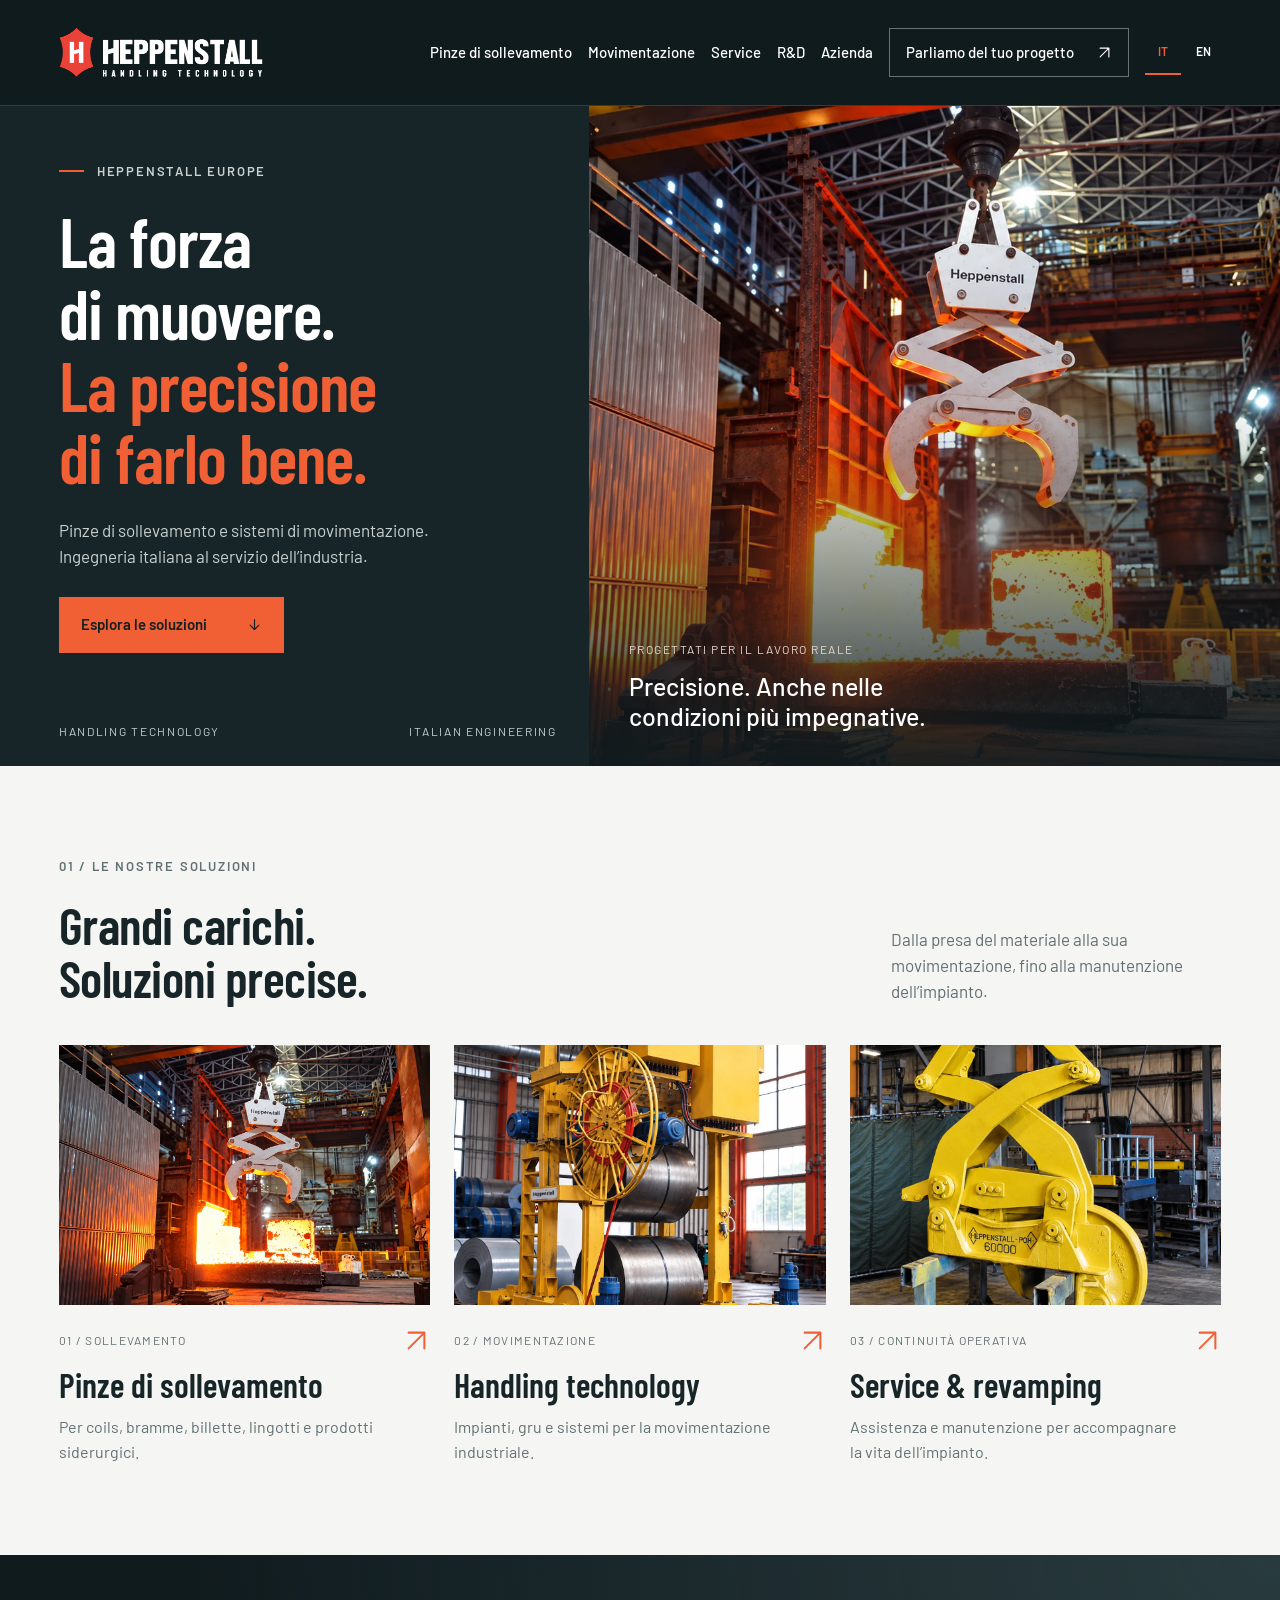
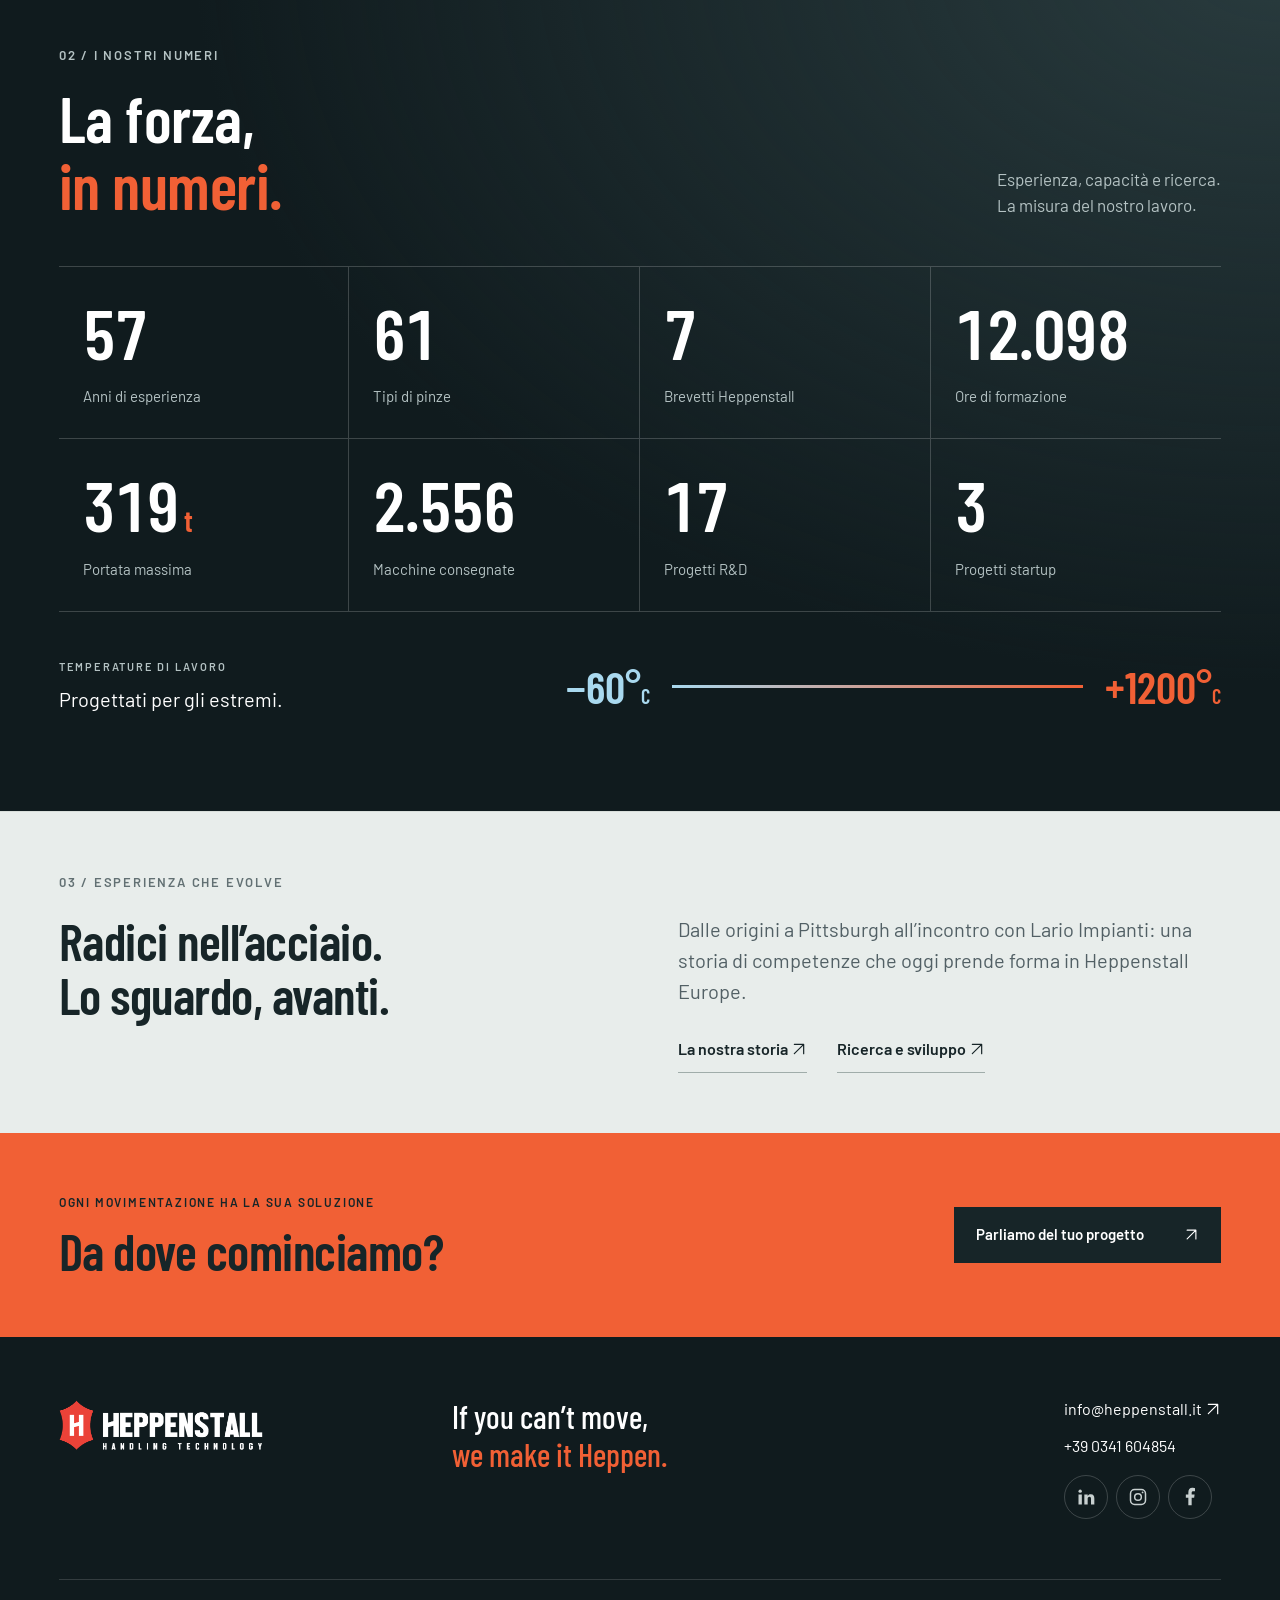
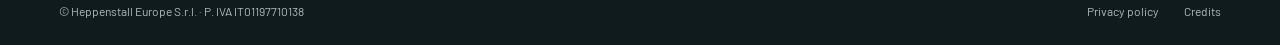
==== commit 72cc1f94: "feat: created arrows icon svg and replaced old unicode" ====
--- a/index.html
+++ b/index.html
@@ -8,28 +8,28 @@
       name="description"
       content="Pinze di sollevamento, sistemi di movimentazione e assistenza per l’industria. Scopri Heppenstall Europe."
     />
-    <link rel="icon" href="/heppenstall-sito/assets/favicon.png" />
-    <link rel="stylesheet" href="/heppenstall-sito/style.css" />
-    <link rel="alternate" hreflang="it" href="/heppenstall-sito/" />
-    <link rel="alternate" hreflang="en" href="/heppenstall-sito/en/" />
+    <link rel="icon" href="/assets/favicon.png" />
+    <link rel="stylesheet" href="/style.css" />
+    <link rel="alternate" hreflang="it" href="/" />
+    <link rel="alternate" hreflang="en" href="/en/" />
   </head>
   <body class="home">
     <a class="skip" href="#main">Vai al contenuto</a>
     <header>
-  <a class="brand" href="/heppenstall-sito/" aria-label="Heppenstall Europe, homepage">
-    <img src="/heppenstall-sito/assets/logo.png" alt="Heppenstall Handling Technology" width="800" height="223" />
+  <a class="brand" href="/" aria-label="Heppenstall Europe, homepage">
+    <img src="/assets/logo.png" alt="Heppenstall Handling Technology" width="800" height="223" />
   </a>
   <button class="menu" aria-label="Menu" aria-expanded="false" aria-controls="nav"><span class="menu-icon" aria-hidden="true"></span></button>
   <nav id="nav">
-    <a href="/heppenstall-sito/steel-tongs/">Pinze di sollevamento</a>
-    <a href="/heppenstall-sito/handling-technology/">Movimentazione</a>
-    <a href="/heppenstall-sito/service-revamping/">Service</a>
-    <a href="/heppenstall-sito/research-development/">R&amp;D</a>
-    <a href="/heppenstall-sito/who-we-are/">Azienda</a>
-    <a class="nav-contact" href="/heppenstall-sito/contacts/">Parliamo del tuo progetto <span><svg class="icon-arrow" width="24" height="24" aria-hidden="true" focusable="false"><use href="assets/icons.svg#arrow-up-right"></use></svg></span></a>
+    <a href="/steel-tongs/">Pinze di sollevamento</a>
+    <a href="/handling-technology/">Movimentazione</a>
+    <a href="/service-revamping/">Service</a>
+    <a href="/research-development/">R&amp;D</a>
+    <a href="/who-we-are/">Azienda</a>
+    <a class="nav-contact" href="/contacts/">Parliamo del tuo progetto <span><svg class="icon-arrow" width="24" height="24" aria-hidden="true" focusable="false"><use href="assets/icons.svg#arrow-up-right"></use></svg></span></a>
     <div class="language-switch" role="group" aria-label="Lingua">
-      <a href="/heppenstall-sito/" lang="it" hreflang="it" aria-label="Italiano" aria-current="page">IT</a>
-      <a href="/heppenstall-sito/en/" lang="en" hreflang="en" aria-label="English">EN</a>
+      <a href="/" lang="it" hreflang="it" aria-label="Italiano" aria-current="page">IT</a>
+      <a href="/en/" lang="en" hreflang="en" aria-label="English">EN</a>
     </div>
   </nav>
 </header>
@@ -82,7 +82,7 @@
           </p>
         </div>
         <div class="solution-grid">
-          <a class="solution-card" href="/heppenstall-sito/steel-tongs/">
+          <a class="solution-card" href="/steel-tongs/">
             <div class="card-image tongs"></div>
             <div class="card-title">
               <span>01 / SOLLEVAMENTO</span>
@@ -91,7 +91,7 @@
             <h3>Pinze di sollevamento</h3>
             <p>Per coils, bramme, billette, lingotti e prodotti siderurgici.</p>
           </a>
-          <a class="solution-card" href="/heppenstall-sito/handling-technology/">
+          <a class="solution-card" href="/handling-technology/">
             <div class="card-image handling"></div>
             <div class="card-title">
               <span>02 / MOVIMENTAZIONE</span>
@@ -100,7 +100,7 @@
             <h3>Handling technology</h3>
             <p>Impianti, gru e sistemi per la movimentazione industriale.</p>
           </a>
-          <a class="solution-card" href="/heppenstall-sito/service-revamping/">
+          <a class="solution-card" href="/service-revamping/">
             <div class="card-image service"></div>
             <div class="card-title">
               <span>03 / CONTINUITÀ OPERATIVA</span>
@@ -152,8 +152,8 @@
             storia di competenze che oggi prende forma in Heppenstall Europe.
           </p>
           <div class="text-links">
-            <a href="/heppenstall-sito/who-we-are/">La nostra storia <svg class="icon-arrow" width="24" height="24" aria-hidden="true" focusable="false"><use href="assets/icons.svg#arrow-up-right"></use></svg></a>
-            <a href="/heppenstall-sito/research-development/">Ricerca e sviluppo <svg class="icon-arrow" width="24" height="24" aria-hidden="true" focusable="false"><use href="assets/icons.svg#arrow-up-right"></use></svg></a>
+            <a href="/who-we-are/">La nostra storia <svg class="icon-arrow" width="24" height="24" aria-hidden="true" focusable="false"><use href="assets/icons.svg#arrow-up-right"></use></svg></a>
+            <a href="/research-development/">Ricerca e sviluppo <svg class="icon-arrow" width="24" height="24" aria-hidden="true" focusable="false"><use href="assets/icons.svg#arrow-up-right"></use></svg></a>
           </div>
         </div>
       </section>
@@ -162,16 +162,16 @@
           <span class="eyebrow">OGNI MOVIMENTAZIONE HA LA SUA SOLUZIONE</span>
           <h2>Da dove cominciamo?</h2>
         </div>
-        <a class="button light" href="/heppenstall-sito/contacts/"
+        <a class="button light" href="/contacts/"
           >Parliamo del tuo progetto <span><svg class="icon-arrow" width="24" height="24" aria-hidden="true" focusable="false"><use href="assets/icons.svg#arrow-up-right"></use></svg></span>
         </a>
       </section>
     </main>
     <footer>
       <div class="foot-top">
-        <a class="brand" href="/heppenstall-sito/">
+        <a class="brand" href="/">
           <img
-            src="/heppenstall-sito/assets/logo.png"
+            src="/assets/logo.png"
             alt="Heppenstall Europe"
             width="800"
             height="223"
@@ -200,13 +200,13 @@
       <div class="foot-bottom">
         <span>© Heppenstall Europe S.r.l. · P. IVA IT01197710138</span>
         <div>
-          <a href="/heppenstall-sito/privacy-policy/">Privacy policy</a>
+          <a href="/privacy-policy/">Privacy policy</a>
           <a href="https://fulviodipietro.it/">Credits</a>
         </div>
       </div>
     </footer>
 
 
-    <script src="/heppenstall-sito/app.js"></script>
+    <script src="/app.js"></script>
   </body>
 </html>
--- a/style.css
+++ b/style.css
@@ -0,0 +1,1832 @@
+@font-face {
+  font-family:'Barlow';
+  src:url('/assets/fonts/Barlow-Regular.ttf') format('truetype');
+  font-style:normal;
+  font-weight:400;
+  font-display:swap
+}
+@font-face {
+  font-family:'Barlow';
+  src:url('/assets/fonts/Barlow-Medium.ttf') format('truetype');
+  font-style:normal;
+  font-weight:500;
+  font-display:swap
+}
+@font-face {
+  font-family:'Barlow';
+  src:url('/assets/fonts/Barlow-SemiBold.ttf') format('truetype');
+  font-style:normal;
+  font-weight:600;
+  font-display:swap
+}
+@font-face {
+  font-family:'Barlow';
+  src:url('/assets/fonts/Barlow-Bold.ttf') format('truetype');
+  font-style:normal;
+  font-weight:700;
+  font-display:swap
+}
+@font-face {
+  font-family:'Barlow Condensed';
+  src:url('/assets/fonts/BarlowCondensed-Medium.ttf') format('truetype');
+  font-style:normal;
+  font-weight:500;
+  font-display:swap
+}
+@font-face {
+  font-family:'Barlow Condensed';
+  src:url('/assets/fonts/BarlowCondensed-SemiBold.ttf') format('truetype');
+  font-style:normal;
+  font-weight:600;
+  font-display:swap
+}
+@font-face {
+  font-family:'Barlow Condensed';
+  src:url('/assets/fonts/BarlowCondensed-Bold.ttf') format('truetype');
+  font-style:normal;
+  font-weight:700;
+  font-display:swap
+}
+  
+:root {
+  --ink:#172528;
+  --deep:#101b1e;
+  --orange:#f16035;
+  --paper:#f5f6f4;
+  --muted:#627073;
+  --line:#d8deda
+}
+* {
+  box-sizing:border-box
+}
+html {
+  scroll-behavior:smooth;
+  scroll-padding-top:90px
+}
+body {
+  margin:0;
+  background:var(--paper);
+  color:var(--ink);
+  font-family:Barlow,Arial,sans-serif;
+  font-size:17px;
+  line-height:1.55
+}
+a {
+  color:inherit;
+  text-decoration:none
+}
+button {
+  font:inherit
+}
+a,button {
+  -webkit-tap-highlight-color:transparent
+}
+a:focus-visible,button:focus-visible {
+  outline:3px solid var(--orange);
+  outline-offset:6px
+}
+::selection {
+  background:var(--orange);
+  color:#fff
+}
+.skip {
+  position:fixed;
+  top:-100px;
+  left:20px;
+  z-index:99;
+  background:#fff;
+  padding:12px
+}
+.skip:focus {
+  top:10px
+}
+header {
+  height:106px;
+  background:var(--deep);
+  display:flex;
+  align-items:center;
+  justify-content:space-between;
+  padding:0 4.6%;
+  gap:35px;
+  color:#fff;
+  border-bottom:1px solid #ffffff24
+}
+.brand {
+  display:block;
+  width:204px;
+  flex-shrink:0
+}
+.brand img {
+  display:block;
+  width:100%;
+  height:auto
+}
+nav {
+  display:flex;
+  align-items:center;
+  gap:27px;
+  font-size:14px;
+  font-weight:500
+}
+nav a {
+  transition:color .2s
+}
+nav a:hover,nav a[aria-current] {
+  color:var(--orange)
+}
+.nav-contact {
+  border:1px solid #ffffff60;
+  padding:12px 16px;
+  display:flex;
+  gap:23px
+}
+.menu {
+  display:none
+}
+.language-switch {
+  display:flex;
+  align-items:center;
+  gap:4px;
+  flex-shrink:0
+}
+.language-switch a,
+.language-switch>span {
+  display:flex;
+  align-items:center;
+  justify-content:center;
+  min-width:36px;
+  min-height:44px;
+  font-size:12px;
+  font-weight:600;
+  border-bottom:2px solid transparent
+}
+.language-switch a[aria-current] {
+  border-bottom-color:var(--orange)
+}
+.language-switch>span[aria-disabled] {
+  color:#829093;
+  cursor:default
+}
+@media(min-width:901px) {
+  header {
+    gap:20px
+  }
+  header nav {
+    gap:16px;
+    font-size:15px
+  }
+}
+@media(min-width:901px) and (max-width:1200px) {
+  header .brand {
+    width:150px
+  }
+  header nav {
+    gap:10px;
+    font-size:14px
+  }
+  header .nav-contact {
+    padding:10px;
+    gap:10px
+  }
+}
+@media(max-width:900px) {
+  .language-switch {
+    margin-top:16px;
+    padding-top:12px;
+    border-top:1px solid #ffffff24
+  }
+  .language-switch a,
+  .language-switch>span {
+    min-width:44px;
+    font-size:14px
+  }
+}
+.hero {
+  display:grid;
+  grid-template-columns:53% 47%;
+  background:var(--ink);
+  color:#fff;
+  min-height:660px
+}
+.hero-copy {
+  padding:55px 8.7% 25px;
+  display:flex;
+  flex-direction:column;
+  align-items:flex-start
+}
+.eyebrow {
+  font-size:13px;
+  font-weight:600;
+  letter-spacing:1.8px;
+  display:block
+}
+.hero .eyebrow {
+  display:flex;
+  gap:13px;
+  align-items:center;
+  color:#c9d1d1
+}
+.small-line {
+  width:25px;
+  height:2px;
+  background:var(--orange)
+}
+h1,h2,h3,p {
+  margin:0
+}
+h1,h2,h3 {
+  font-family:'Barlow Condensed','Arial Narrow',Arial,sans-serif;
+  font-weight:600;
+  line-height:1.04
+}
+h1 {
+  font-size:clamp(50px,5.4vw,84px);
+  letter-spacing:-1px
+}
+.hero h1 {
+  margin:24px 0
+}
+.hero h1 em {
+  color:var(--orange);
+  font-style:normal
+}
+.hero-copy>p {
+  color:#c8d0d0;
+  max-width:405px;
+  font-size:17px
+}
+.button {
+  margin-top:28px;
+  background:var(--orange);
+  color:#111f22;
+  padding:16px 22px;
+  display:inline-flex;
+  gap:40px;
+  justify-content:space-between;
+  align-items:center;
+  font-weight:600;
+  font-size:15px;
+  transition:background .2s,transform .2s
+}
+.button:hover {
+  background:#ff8159;
+  transform:translateY(-2px)
+}
+.hero-bottom {
+  display:flex;
+  justify-content:space-between;
+  width:100%;
+  margin-top:auto;
+  padding-top:35px;
+  font-size:12px;
+  letter-spacing:1.7px;
+  color:#c6cece
+}
+.hero-photo {
+  position:relative;
+  background-image:linear-gradient(0deg,#101b1ef2 0%,transparent 55%),url('/assets/tongs.webp');
+  background-position:center,center top;
+  background-size:cover,cover;
+  background-repeat:no-repeat;
+  min-height:600px
+}
+.photo-label {
+  position:absolute;
+  left:40px;
+  bottom:35px
+}
+.photo-label>span {
+  font-size:12px;
+  letter-spacing:1.5px;
+  display:block;
+  margin-bottom:12px;
+  color:#e6d7cd
+}
+.photo-label strong {
+  font-size:25px;
+  line-height:1.2;
+  font-weight:500;
+  display:block
+}
+.proof {
+  display:grid;
+  grid-template-columns:1fr 1.2fr 1fr 1.1fr;
+  margin:0 4.6%;
+  padding:30px 0;
+  border-bottom:1px solid var(--line)
+}
+.proof>div {
+  border-right:1px solid var(--line);
+  padding:0 30px
+}
+.proof>div:first-child {
+  padding-left:0
+}
+.proof strong {
+  font-family:'Barlow Condensed',Arial,sans-serif;
+  font-size:36px;
+  display:block;
+  line-height:1.1;
+  font-weight:600
+}
+.proof span {
+  font-size:14px;
+  color:var(--muted)
+}
+.proof>a {
+  align-self:center;
+  justify-self:end;
+  font-size:15px;
+  font-weight:600;
+  display:flex;
+  gap:35px
+}
+.proof>a span {
+  font-size:24px;
+  color:var(--orange)
+}
+.section {
+  padding:90px 4.6%
+}
+.section-heading {
+  display:flex;
+  align-items:flex-end;
+  justify-content:space-between;
+  gap:50px;
+  margin-bottom:40px
+}
+.section-heading .eyebrow {
+  color:var(--muted);
+  margin-bottom:22px
+}
+h2 {
+  font-size:clamp(38px,4vw,58px);
+  letter-spacing:-.5px
+}
+.section-heading>p {
+  max-width:330px;
+  color:var(--muted)
+}
+.solution-grid {
+  display:grid;
+  grid-template-columns:repeat(3,1fr);
+  gap:24px
+}
+.card-image {
+  height:260px;
+  background-size:cover;
+  background-position:center;
+  transition:filter .3s
+}
+.tongs {
+  background-image:url('/assets/tongs.webp');
+  background-position:center 35%;
+  background-size:cover
+}
+.handling {
+  background-image:url('/assets/handling.webp')
+}
+.service {
+  background-image:url('/assets/service.webp')
+}
+.card-title {
+  margin-top:22px;
+  display:flex;
+  justify-content:space-between;
+  align-items:center;
+  font-size:12px;
+  letter-spacing:1.3px;
+  color:var(--muted)
+}
+.card-title span:last-child {
+  color:var(--orange);
+  font-size:27px;
+  line-height:1
+}
+.solution-card h3 {
+  font-size:34px;
+  margin:13px 0
+}
+.solution-card p {
+  font-size:16px;
+  color:var(--muted);
+  max-width:340px
+}
+.solution-card:hover h3 {
+  color:#c64821
+}
+.solution-card:hover .card-image {
+  filter:brightness(1.1)
+}
+.numbers {
+  background:radial-gradient(ellipse at 100% 0%,#293b3e 0%,transparent 60%),var(--deep);
+  color:#fff
+}
+.numbers-heading {
+  display:flex;
+  justify-content:space-between;
+  align-items:flex-end;
+  gap:30px;
+  margin-bottom:48px
+}
+.numbers .eyebrow {
+  color:#b4c2c3;
+  margin-bottom:20px
+}
+.numbers h2 {
+  font-size:clamp(48px,5vw,76px)
+}
+.numbers h2 em {
+  color:var(--orange);
+  font-style:normal
+}
+.numbers-heading>p {
+  color:#b4c2c3
+}
+.numbers-grid {
+  display:grid;
+  grid-template-columns:repeat(4,minmax(0,1fr));
+  margin:0;
+  border-top:1px solid #ffffff30
+}
+.number-accessible {
+  position:absolute;
+  width:1px;
+  height:1px;
+  padding:0;
+  overflow:hidden;
+  clip-path:inset(50%);
+  white-space:nowrap
+}
+.number-stat {
+  display:flex;
+  flex-direction:column;
+  padding:28px 24px 30px;
+  border-bottom:1px solid #ffffff30;
+  border-right:1px solid #ffffff30;
+  min-width:0
+}
+.number-stat:nth-child(4n) {
+  border-right:0
+}
+.number-stat dt {
+  color:#b4c2c3;
+  font-size:15px
+}
+.number-stat dd {
+  order:-1;
+  margin:0 0 14px;
+  font-family:'Barlow Condensed','Arial Narrow',Arial,sans-serif;
+  font-size:clamp(44px,5.4vw,84px);
+  font-weight:600;
+  font-variant-numeric:tabular-nums;
+  line-height:1.1;
+  letter-spacing:-1px
+}
+.number-stat small {
+  color:var(--orange);
+  font-size:.45em
+}
+.temperature {
+  display:grid;
+  grid-template-columns:1fr 1.4fr;
+  align-items:center;
+  gap:40px;
+  margin-top:40px
+}
+.temperature .eyebrow {
+  margin-bottom:8px;
+  font-size:11px
+}
+.temperature-copy p {
+  font-size:20px
+}
+.temperature-range {
+  display:flex;
+  align-items:center;
+  gap:22px;
+  font-family:'Barlow Condensed','Arial Narrow',Arial,sans-serif;
+  font-size:clamp(30px,3.5vw,48px);
+  font-weight:600;
+  white-space:nowrap
+}
+.temperature-range>span:first-child {
+  color:#a9d9ef
+}
+.temperature-range>span:last-child {
+  color:var(--orange)
+}
+.temperature-range small {
+  font-size:.45em
+}
+.temperature-track {
+  flex:1;
+  height:3px;
+  min-width:24px;
+  background:linear-gradient(90deg,#a9d9ef,#f16035)
+}
+@media(max-width:900px) {
+  .numbers-grid {
+    grid-template-columns:repeat(2,minmax(0,1fr))
+  }
+  .number-stat:nth-child(2n) {
+    border-right:0
+  }
+  .temperature {
+    grid-template-columns:1fr;
+    gap:18px
+  }
+}
+@media(max-width:600px) {
+  .numbers-heading {
+    flex-direction:column;
+    align-items:flex-start;
+    gap:20px;
+    margin-bottom:30px
+  }
+  .number-stat {
+    padding:24px 12px
+  }
+  .number-stat dd {
+    font-size:clamp(36px,10vw,60px)
+  }
+  .number-stat dt {
+    font-size:13px
+  }
+  .temperature-range {
+    gap:14px
+  }
+}
+.heritage {
+  background:#e8edeb;
+  display:grid;
+  grid-template-columns:1fr 2fr;
+  gap:50px;
+  border-top:1px solid var(--line)
+}
+.heritage .eyebrow {
+  color:var(--muted);
+  padding-top:10px
+}
+.heritage p {
+  max-width:600px;
+  font-size:20px;
+  margin:25px 0;
+  color:#526065
+}
+.text-links {
+  display:flex;
+  gap:50px;
+  font-size:16px;
+  font-weight:600
+}
+.text-links a {
+  border-bottom:1px solid #a0adaa;
+  padding:10px 0
+}
+.cta {
+  background:var(--orange);
+  padding:60px 4.6%;
+  display:flex;
+  justify-content:space-between;
+  align-items:center;
+  gap:30px
+}
+.cta h2 {
+  margin-top:12px
+}
+.cta .eyebrow {
+  font-size:12px
+}
+.button.light {
+  background:var(--ink);
+  color:#fff;
+  margin:0
+}
+.button.light:hover {
+  background:#304349
+}
+footer {
+  padding:60px 4.6% 25px;
+  background:var(--deep);
+  color:#fff
+}
+.foot-top {
+  display:grid;
+  grid-template-columns:1fr 1.1fr 1fr;
+  gap:50px;
+  align-items:start;
+  padding-bottom:60px
+}
+.foot-top>p {
+  font-family:'Barlow Condensed',Arial,sans-serif;
+  font-size:32px;
+  line-height:1.2;
+  font-weight:500
+}
+.foot-top>p strong {
+  font-weight:500;
+  color:var(--orange)
+}
+.foot-top>div {
+  display:flex;
+  flex-direction:column;
+  gap:12px;
+  font-size:16px;
+  justify-self:end
+}
+.footer-socials {
+  display:flex;
+  align-items:center;
+  gap:8px;
+  margin-top:4px
+}
+.footer-socials a {
+  display:inline-flex;
+  align-items:center;
+  justify-content:center;
+  width:44px;
+  height:44px;
+  color:#c8d0d0;
+  border:1px solid #ffffff30;
+  border-radius:50%;
+  transition:color .2s,border-color .2s,background .2s
+}
+.footer-socials a:hover {
+  color:var(--orange);
+  border-color:var(--orange);
+  background:#ffffff08
+}
+.footer-socials svg {
+  display:block
+}
+.foot-bottom {
+  padding-top:22px;
+  border-top:1px solid #ffffff25;
+  display:flex;
+  justify-content:space-between;
+  gap:20px;
+  color:#adbbbd;
+  font-size:12px
+}
+.foot-bottom>div {
+  display:flex;
+  gap:25px
+}
+.breadcrumb {
+  display:block;
+  font-size:14px;
+  color:var(--muted);
+  margin-bottom:25px
+}
+.inner-hero {
+  display:grid;
+  grid-template-columns:1.25fr 1fr;
+  gap:65px;
+  align-items:center;
+  background:#e9edeb;
+  padding-top:60px;
+  padding-bottom:60px
+}
+.inner-hero .eyebrow {
+  color:#b6411d;
+  margin-bottom:20px
+}
+.inner-hero h1 {
+  font-size:clamp(44px,5vw,70px)
+}
+.inner-hero p {
+  margin-top:28px;
+  max-width:600px;
+  color:#526065
+}
+.inner-image {
+  width:100%;
+  height:420px;
+  object-fit:cover
+}
+.items {
+  display:grid;
+  grid-template-columns:repeat(3,1fr);
+  border-left:1px solid var(--line);
+  border-top:1px solid var(--line)
+}
+.item {
+  padding:30px;
+  display:flex;
+  flex-direction:column;
+  border-right:1px solid var(--line);
+  border-bottom:1px solid var(--line)
+}
+.item-number {
+  color:#b6411d;
+  font-size:13px;
+  letter-spacing:2px;
+  margin-bottom:24px
+}
+.item h3 {
+  font-size:30px;
+  margin-bottom:14px
+}
+.item p {
+  font-size:16px;
+  color:var(--muted);
+  margin-bottom:25px
+}
+.item a {
+  font-size:14px;
+  font-weight:600;
+  margin-top:auto
+}
+.item a:hover {
+  color:#b6411d
+}
+.catalog .section-heading>span {
+  font-size:12px;
+  letter-spacing:1px;
+  color:var(--muted)
+}
+.catalog-link {
+  display:inline-block;
+  border-bottom:1px solid var(--ink);
+  margin-top:30px;
+  padding-bottom:8px;
+  font-weight:500
+}
+.research-type,.history-number {
+  font-family:'Barlow Condensed',Arial,sans-serif;
+  font-weight:600;
+  font-size:150px;
+  line-height:1;
+  background:var(--ink);
+  color:var(--orange);
+  padding:70px 30px;
+  text-align:center
+}
+.research-type span,.history-number span {
+  font:500 12px Barlow,Arial,sans-serif;
+  display:block;
+  letter-spacing:2px;
+  color:#fff;
+  margin-top:20px
+}
+.history {
+  display:grid;
+  grid-template-columns:1fr 2fr;
+  gap:60px
+}
+.history article {
+  display:grid;
+  grid-template-columns:100px 1fr;
+  gap:30px;
+  padding:0 0 35px;
+  margin-bottom:35px;
+  border-bottom:1px solid var(--line)
+}
+.history article>span {
+  color:#b6411d;
+  font-size:25px;
+  font-family:'Barlow Condensed',Arial,sans-serif
+}
+.history h2 {
+  font-size:33px;
+  margin-bottom:15px
+}
+.history p {
+  color:var(--muted)
+}
+.contact-page {
+  padding-top:60px
+}
+.contact-page h1 {
+  margin:25px 0
+}
+.contact-page>p {
+  max-width:580px;
+  color:var(--muted);
+  font-size:20px
+}
+.contact-grid {
+  display:grid;
+  grid-template-columns:1fr 1fr;
+  margin:55px 0;
+  gap:25px
+}
+.contact-grid>a {
+  display:flex;
+  flex-direction:column;
+  padding:40px;
+  background:var(--ink);
+  color:#fff;
+  gap:25px;
+  transition:background .2s
+}
+.contact-grid>a:hover {
+  background:#304349
+}
+.contact-grid span {
+  font-size:13px;
+  letter-spacing:1px
+}
+.contact-grid strong {
+  font-family:'Barlow Condensed',Arial,sans-serif;
+  font-size:clamp(26px,3.2vw,46px);
+  font-weight:500;
+  overflow-wrap:anywhere;
+  color:var(--orange)
+}
+.contact-note h2 {
+  font-size:32px
+}
+.contact-note p {
+  margin:15px 0;
+  color:var(--muted)
+}
+.contact-note a {
+  font-size:15px;
+  text-decoration:underline
+}
+
+@media(min-width:1600px) {
+.hero {
+  min-height:760px
+}
+.hero-copy {
+  padding-top:65px
+}
+.hero h1 {
+  font-size:90px
+}
+.hero-copy>p {
+  font-size:20px
+}
+
+}
+
+@media(max-width:1100px) {
+  header {
+  height:90px
+}
+.brand {
+  width:180px
+}
+nav {
+  gap:16px;
+  font-size:13px
+}
+.nav-contact {
+  padding:9px;
+  gap:12px
+}
+.hero {
+  min-height:640px
+}
+.hero h1 {
+  font-size:66px
+}
+.hero-copy {
+  padding-top:45px
+}
+.proof>div {
+  padding:0 20px
+}
+.proof>a {
+  gap:15px
+}
+.card-image {
+  height:220px
+}
+.inner-hero {
+  gap:35px
+}
+.inner-image {
+  height:360px
+}
+
+}
+
+@media(max-width:900px) {
+  header {
+  position:relative;
+  z-index:5;
+  height:85px
+}
+.menu {
+  display:flex;
+  align-items:center;
+  justify-content:center;
+  width:48px;
+  height:48px;
+  flex-shrink:0;
+  background:#ffffff08;
+  border:1px solid #ffffff25;
+  border-radius:50%;
+  color:#fff;
+  padding:0;
+  cursor:pointer;
+  transition:color .2s,border-color .2s,background .2s
+}
+.menu:hover,.menu[aria-expanded="true"] {
+  color:var(--orange);
+  border-color:var(--orange);
+  background:#ffffff0d
+}
+.menu-icon {
+  position:relative;
+  width:20px;
+  height:16px
+}
+.menu-icon::before,.menu-icon::after {
+  content:"";
+  position:absolute;
+  left:0;
+  top:7px;
+  width:20px;
+  height:2px;
+  background:currentColor;
+  border-radius:2px;
+  transition:transform .2s
+}
+.menu-icon::before {
+  transform:translateY(-4px)
+}
+.menu-icon::after {
+  transform:translateY(4px)
+}
+.menu[aria-expanded="true"] .menu-icon::before {
+  transform:rotate(45deg)
+}
+.menu[aria-expanded="true"] .menu-icon::after {
+  transform:rotate(-45deg)
+}
+nav {
+  display:none;
+  position:absolute;
+  top:85px;
+  left:0;
+  right:0;
+  background:var(--deep);
+  padding:20px 5% 30px;
+  flex-direction:column;
+  align-items:stretch;
+  font-size:17px;
+  gap:0
+}
+nav.open {
+  display:flex
+}
+nav>a {
+  padding:12px 0
+}
+.nav-contact {
+  padding:15px!important;
+  margin-top:15px
+}
+.hero h1 {
+  font-size:clamp(48px,7vw,64px)
+}
+.hero {
+  min-height:610px
+}
+.hero-photo {
+  min-height:610px
+}
+.hero-copy {
+  padding:40px 8.7% 25px
+}
+.photo-label {
+  left:25px;
+  right:20px
+}
+.photo-label strong {
+  font-size:22px
+}
+.proof {
+  grid-template-columns:1fr 1fr 1fr
+}
+.proof>a {
+  grid-column:1/-1;
+  justify-self:start;
+  padding-top:20px
+}
+.proof>div:nth-child(3) {
+  border:0
+}
+.section {
+  padding:65px 5%
+}
+.section-heading {
+  gap:30px
+}
+.section-heading>p {
+  max-width:280px;
+  font-size:16px
+}
+.solution-grid {
+  gap:18px
+}
+.solution-card h3 {
+  font-size:29px
+}
+.card-image {
+  height:195px
+}
+.card-title {
+  font-size:11px;
+  letter-spacing:.6px
+}
+.heritage {
+  grid-template-columns:1fr;
+  gap:25px
+}
+.foot-top {
+  gap:30px;
+  grid-template-columns:1fr 1fr
+}
+.foot-top>div {
+  justify-self:start
+}
+.inner-hero {
+  grid-template-columns:1fr
+}
+.inner-image {
+  height:370px
+}
+.research-type,.history-number {
+  padding:40px
+}
+.items {
+  grid-template-columns:repeat(2,1fr)
+}
+.history {
+  grid-template-columns:1fr;
+  gap:35px
+}
+
+}
+
+@media(max-width:600px) {
+  .hero {
+  display:flex;
+  flex-direction:column
+}
+.hero-copy {
+  padding:35px 6% 25px
+}
+.hero h1 {
+  font-size:60px;
+  line-height:1.02
+}
+.hero-copy>p {
+  font-size:17px
+}
+.hero-photo {
+  min-height:340px;
+  background-size:cover,cover
+}
+.photo-label {
+  bottom:25px
+}
+.photo-label strong {
+  font-size:24px
+}
+.hero-bottom {
+  padding-top:30px
+}
+.proof {
+  padding:25px 0;
+  gap:20px 0
+}
+.proof strong {
+  font-size:27px
+}
+.proof span {
+  font-size:12px;
+  display:block;
+  line-height:1.4;
+  margin-top:7px
+}
+.proof>div {
+  padding:0 12px
+}
+.proof>a {
+  font-size:14px;
+  padding-top:0;
+  align-items:center
+}
+.proof>a span {
+  margin:0
+}
+.section {
+  padding:55px 6%
+}
+.section-heading {
+  align-items:flex-start;
+  flex-direction:column;
+  gap:20px
+}
+.section-heading>p {
+  max-width:100%
+}
+h2 {
+  font-size:43px
+}
+.solution-grid {
+  grid-template-columns:1fr;
+  gap:38px
+}
+.card-image {
+  height:280px
+}
+.card-title {
+  font-size:12px
+}
+.solution-card h3 {
+  font-size:36px
+}
+.solution-card p {
+  max-width:100%
+}
+.heritage p {
+  font-size:18px
+}
+.text-links {
+  gap:25px;
+  font-size:14px
+}
+.cta {
+  padding:42px 6%;
+  flex-direction:column;
+  align-items:flex-start;
+  gap:25px
+}
+.cta .eyebrow {
+  font-size:11px
+}
+.cta h2 {
+  font-size:43px
+}
+footer {
+  padding:45px 6% 25px
+}
+.foot-top {
+  grid-template-columns:1fr;
+  gap:30px;
+  padding-bottom:35px
+}
+.foot-bottom {
+  flex-direction:column
+}
+.inner-hero h1 {
+  font-size:49px
+}
+.inner-hero p {
+  font-size:17px
+}
+.inner-image {
+  height:290px
+}
+.items {
+  grid-template-columns:1fr
+}
+.item {
+  padding:28px
+}
+.item h3 {
+  font-size:33px
+}
+.history article {
+  grid-template-columns:70px 1fr;
+  gap:15px
+}
+.history h2 {
+  font-size:29px
+}
+.history p {
+  font-size:16px
+}
+.contact-page h1 {
+  font-size:48px
+}
+.contact-grid {
+  grid-template-columns:1fr;
+  gap:15px;
+  margin:35px 0
+}
+.contact-grid>a {
+  padding:28px
+}
+.contact-grid strong {
+  font-size:36px
+}
+.contact-page>p {
+  font-size:18px
+}
+.research-type,.history-number {
+  font-size:110px
+}
+
+}
+
+@media(min-width:901px) {
+  .home .heritage {
+    grid-template-columns:minmax(0,1fr);
+    gap:22px;
+    padding-block:60px
+  }
+  .home .heritage .eyebrow {
+    padding-top:0
+  }
+  .home .heritage>div {
+    display:grid;
+    grid-template-columns:minmax(0,1fr) minmax(0,1fr);
+    gap:20px 6vw;
+    align-items:start
+  }
+  .home .heritage h2 {
+    grid-row:1 / 3
+  }
+  .home .heritage p {
+    margin:0
+  }
+  .home .heritage .text-links {
+    grid-column:2;
+    flex-wrap:wrap;
+    gap:12px 30px
+  }
+  .home .hero {
+    grid-template-columns:46% 54%
+  }
+  .home .hero-copy {
+    padding-left:4.6vw;
+    padding-right:clamp(24px,2.5vw,48px)
+  }
+}
+
+/* Homepage: foto singole con inquadratura adattata ai dispositivi piccoli. */
+@media(max-width:900px) {
+  .home .hero {
+    display:flex;
+    flex-direction:column
+  }
+  .home .hero-photo {
+    width:100%;
+    min-height:0;
+    aspect-ratio:4 / 5;
+    background-size:cover,cover;
+    background-position:center,center
+  }
+  .home .solution-grid {
+    grid-template-columns:minmax(0,1fr);
+    gap:38px;
+    max-width:600px;
+    margin-inline:auto
+  }
+  .home .card-image {
+    height:auto;
+    aspect-ratio:1 / 1;
+    background-size:200% auto;
+    background-repeat:no-repeat
+  }
+  .home .card-image.tongs {
+    background-size:cover;
+    background-position:center 35%
+  }
+  .home .card-image.handling {
+    background-size:cover;
+    background-position:center
+  }
+  .home .card-image.service {
+    background-size:cover;
+    background-position:center
+  }
+}
+
+/* Pagina prodotto: apertura compatta distinta dalla homepage. */
+.product-page .product-hero {
+  display:grid;
+  grid-template-columns:minmax(0,1.3fr) minmax(0,1fr);
+  gap:6vw;
+  align-items:center;
+  padding-block:45px;
+  background:#e8edeb;
+  border-bottom:1px solid var(--line)
+}
+.product-intro .eyebrow {
+  color:#b6411d;
+  font-size:11px;
+  margin-bottom:18px
+}
+.product-intro>p {
+  color:var(--muted);
+  max-width:530px;
+  margin-top:24px
+}
+.product-page .breadcrumb {
+  color:var(--muted);
+  font-size:13px;
+  margin-bottom:30px
+}
+.product-page .breadcrumb a:hover {
+  color:var(--orange)
+}
+.product-intro h1 {
+  font-size:clamp(46px,4.8vw,70px)
+}
+.product-intro h1>span {
+  color:var(--orange)
+}
+.handling-page .product-intro h1 {
+  font-size:clamp(36px,4.4vw,64px);
+  overflow-wrap:anywhere
+}
+.product-visual {
+  position:relative;
+  margin:0;
+  height:430px;
+  overflow:hidden;
+  background:var(--deep)
+}
+.product-image {
+  position:absolute;
+  width:100%;
+  height:100%;
+  object-fit:cover;
+  object-position:center top
+}
+.company-page .product-image {
+  object-position:center 60%
+}
+.research-page .product-image {
+  object-position:center 30%
+}
+@media(min-width:901px) {
+  .handling-page .product-image {
+    object-position:center 60%
+  }
+  .service-page .product-image {
+    object-position:center 78%
+  }
+}
+.research-visual {
+  min-width:0;
+  height:430px;
+  display:flex;
+  flex-direction:column;
+  justify-content:space-between;
+  padding:30px;
+  border:1px solid #c7d1cd;
+  background:linear-gradient(#17252808 1px,transparent 1px),linear-gradient(90deg,#17252808 1px,transparent 1px),#dfe6e2;
+  background-size:32px 32px;
+  color:var(--ink)
+}
+.research-visual-label,
+.research-visual-caption {
+  font-size:11px;
+  font-weight:600;
+  letter-spacing:1.6px
+}
+.research-visual strong {
+  align-self:center;
+  font-family:'Barlow Condensed','Arial Narrow',Arial,sans-serif;
+  font-size:clamp(80px,10vw,150px);
+  line-height:1;
+  font-weight:600
+}
+.research-visual strong span {
+  color:#b6411d
+}
+@media(max-width:900px) {
+  .research-visual {
+    height:300px
+  }
+}
+@media(max-width:600px) {
+  .research-visual {
+    height:260px;
+    padding:24px
+  }
+}
+.product-page .items {
+  gap:20px;
+  border:0
+}
+.product-page .item {
+  padding:30px;
+  background:#fff;
+  border:1px solid var(--line);
+  border-top:2px solid var(--orange);
+  transition:border-color .2s,background .2s
+}
+.product-page .item:hover,
+.product-page .item:focus-within {
+  border-color:var(--orange);
+  background:#fffaf7
+}
+.product-page .item-number {
+  font-family:'Barlow Condensed','Arial Narrow',Arial,sans-serif;
+  font-size:32px;
+  line-height:1;
+  margin-bottom:28px
+}
+.product-page .item a {
+  padding-top:18px;
+  border-top:1px solid var(--line)
+}
+.product-catalog-callout {
+  display:flex;
+  justify-content:space-between;
+  align-items:center;
+  gap:30px;
+  margin-top:36px;
+  padding:30px;
+  background:#e8edeb
+}
+.product-catalog-callout .eyebrow {
+  font-size:11px;
+  color:var(--muted);
+  margin-bottom:12px
+}
+.product-catalog-callout h3 {
+  font-size:30px
+}
+.product-catalog-callout .catalog-link {
+  margin:0;
+  flex-shrink:0
+}
+.product-project {
+  display:grid;
+  grid-template-columns:1fr 1fr;
+  gap:8vw;
+  background:#e8edeb;
+  color:var(--ink);
+  border-top:1px solid var(--line)
+}
+.product-project .eyebrow {
+  color:var(--muted);
+  margin-bottom:24px
+}
+.product-project>div>p {
+  max-width:430px;
+  margin-top:24px
+}
+.product-project p {
+  color:#526065
+}
+.product-project ol {
+  list-style:none;
+  padding:0;
+  margin:0
+}
+.product-project li {
+  display:grid;
+  grid-template-columns:35px 1fr;
+  gap:20px;
+  padding:24px 0;
+  border-top:1px solid #c7d1cd
+}
+.product-project li>span {
+  color:#b6411d;
+  font-family:'Barlow Condensed','Arial Narrow',Arial,sans-serif;
+  font-size:26px;
+  line-height:1.2
+}
+.product-project h3 {
+  font-size:30px;
+  margin-bottom:10px
+}
+.product-project a {
+  display:inline-block;
+  color:#b6411d;
+  margin-top:16px;
+  font-weight:600;
+  text-decoration:underline;
+  text-underline-offset:5px
+}
+.product-project a:hover {
+  color:var(--ink)
+}
+@media(max-width:900px) {
+  .product-page .product-hero {
+    grid-template-columns:1fr;
+    gap:30px;
+    padding-block:32px
+  }
+  .product-visual {
+    height:auto;
+    aspect-ratio:4 / 3
+  }
+  .product-project {
+    grid-template-columns:1fr;
+    gap:36px
+  }
+  .product-catalog-callout {
+    flex-direction:column;
+    align-items:flex-start
+  }
+}
+@media(max-width:600px) {
+  .product-page .items {
+    gap:0;
+    border-top:1px solid var(--line)
+  }
+  .product-page .item {
+    display:grid;
+    grid-template-columns:30px minmax(0,1fr);
+    gap:6px 12px;
+    padding:18px 0;
+    background:transparent;
+    border:0;
+    border-bottom:1px solid var(--line)
+  }
+  .product-page .item-number {
+    grid-column:1;
+    grid-row:1 / 4;
+    margin:3px 0 0;
+    font-size:23px;
+    letter-spacing:0
+  }
+  .product-page .item h3 {
+    grid-column:2;
+    margin:0;
+    font-size:26px
+  }
+  .product-page .item p {
+    grid-column:2;
+    margin:0;
+    font-size:14px;
+    line-height:1.45
+  }
+  .product-page .item a {
+    grid-column:2;
+    justify-self:start;
+    display:inline-flex;
+    align-items:center;
+    min-height:44px;
+    margin:0;
+    padding:0;
+    border:0;
+    font-size:13px
+  }
+  .product-catalog-callout {
+    padding:24px
+  }
+  .product-visual {
+    aspect-ratio:1 / 1
+  }
+}
+
+.company-page .product-intro h1 {
+  font-size:clamp(38px,4vw,60px)
+}
+.company-milestone {
+  min-height:430px;
+  padding:36px;
+  display:flex;
+  flex-direction:column;
+  justify-content:center;
+  border:1px solid #c7d1cd;
+  background:#dfe6e2
+}
+.company-milestone .eyebrow {
+  font-size:11px;
+  color:var(--muted)
+}
+.company-milestone strong {
+  font-family:'Barlow Condensed','Arial Narrow',Arial,sans-serif;
+  font-size:clamp(90px,10vw,150px);
+  font-weight:600;
+  line-height:1;
+  margin:28px 0 16px
+}
+.company-milestone strong>span {
+  color:#b6411d
+}
+.company-milestone p {
+  font-size:22px
+}
+.company-milestone-caption {
+  color:var(--muted);
+  font-size:14px;
+  margin-top:10px
+}
+.company-timeline {
+  display:grid;
+  grid-template-columns:repeat(4,minmax(0,1fr));
+  gap:28px
+}
+.company-timeline article {
+  padding-top:22px;
+  border-top:2px solid var(--orange)
+}
+.company-timeline article>span {
+  display:block;
+  font-family:'Barlow Condensed','Arial Narrow',Arial,sans-serif;
+  font-size:38px;
+  color:#b6411d;
+  margin-bottom:18px
+}
+.company-timeline h3 {
+  font-size:30px;
+  margin-bottom:14px
+}
+.company-timeline p {
+  color:var(--muted);
+  font-size:16px
+}
+@media(max-width:900px) {
+  .company-milestone {
+    min-height:0;
+    padding:28px
+  }
+  .company-timeline {
+    grid-template-columns:repeat(2,minmax(0,1fr))
+  }
+}
+@media(max-width:600px) {
+  .company-timeline {
+    grid-template-columns:1fr;
+    gap:0
+  }
+  .company-timeline article {
+    display:grid;
+    grid-template-columns:75px minmax(0,1fr);
+    gap:16px;
+    padding:22px 0;
+    border-top:1px solid var(--line)
+  }
+  .company-timeline article>span {
+    font-size:25px;
+    margin:0
+  }
+  .company-timeline h3 {
+    font-size:26px;
+    margin-bottom:10px
+  }
+}
+
+.privacy-page {
+  max-width:1050px;
+  margin-inline:auto
+}
+.privacy-page>.eyebrow {
+  color:var(--muted)
+}
+.privacy-page h1 {
+  margin:20px 0 32px
+}
+.privacy-page h1>span {
+  color:var(--orange)
+}
+.privacy-placeholder {
+  padding:clamp(24px,4vw,40px);
+  background:#e8edeb;
+  border-left:3px solid var(--orange)
+}
+.privacy-placeholder h2 {
+  font-size:32px;
+  margin-bottom:20px
+}
+.privacy-placeholder p {
+  color:#526065
+}
+.privacy-placeholder p+p {
+  margin-top:16px
+}
+
+.contacts-page .contact-page {
+  padding-block:45px;
+  background:#e8edeb;
+  border-bottom:1px solid var(--line)
+}
+.contacts-page .contact-page>.eyebrow,
+.contact-request-grid .eyebrow {
+  color:#b6411d;
+  font-size:11px
+}
+.contacts-page .contact-page h1 {
+  font-size:clamp(42px,4.8vw,70px);
+  margin:20px 0
+}
+.contacts-page .contact-page h1>span {
+  color:var(--orange)
+}
+.contacts-page .contact-page>p {
+  font-size:17px
+}
+.contacts-page .contact-grid {
+  margin:30px 0 0;
+  gap:20px
+}
+.contacts-page .contact-grid>a {
+  padding:24px 28px;
+  gap:10px;
+  background:var(--paper);
+  color:var(--ink);
+  border:1px solid #c7d1cd;
+  border-top:2px solid var(--orange)
+}
+.contacts-page .contact-grid>a:hover {
+  background:#fff
+}
+.contacts-page .contact-grid strong {
+  color:var(--ink);
+  font-size:clamp(28px,3vw,40px);
+  line-height:1.2
+}
+.contacts-page .contact-grid span:last-child {
+  color:#b6411d;
+  font-weight:600;
+  letter-spacing:0
+}
+.contact-request-grid {
+  display:grid;
+  grid-template-columns:repeat(2,minmax(0,1fr));
+  gap:40px
+}
+.contact-request-grid article {
+  display:flex;
+  flex-direction:column;
+  align-items:flex-start;
+  border-top:1px solid var(--line);
+  padding-top:24px
+}
+.contact-request-grid h3 {
+  font-size:32px;
+  margin:15px 0
+}
+.contact-request-grid ul {
+  padding-left:20px;
+  margin:0 0 20px;
+  color:var(--muted)
+}
+.contact-request-grid li+li {
+  margin-top:8px
+}
+.contact-request-grid .catalog-link {
+  margin-top:auto;
+  padding-block:10px;
+  min-height:44px
+}
+.contacts-page .contact-note {
+  background:#e8edeb;
+  padding-block:40px
+}
+.contacts-page .contact-note>.eyebrow {
+  color:var(--muted);
+  margin-bottom:18px
+}
+.headquarter-address {
+  font-style:normal;
+  font-size:20px;
+  line-height:1.6;
+  color:var(--ink)
+}
+.headquarter-directions {
+  display:inline-flex;
+  align-items:center;
+  min-height:44px;
+  margin-top:16px;
+  color:#b6411d;
+  font-weight:600;
+  text-underline-offset:4px
+}
+@media(max-width:600px) {
+  .contacts-page .contact-page {
+    padding-block:32px
+  }
+  .contacts-page .contact-grid {
+    gap:12px
+  }
+  .contacts-page .contact-grid>a {
+    padding:20px;
+    gap:8px
+  }
+  .contact-request-grid {
+    grid-template-columns:1fr;
+    gap:30px
+  }
+  .contact-request-grid h3 {
+    font-size:28px
+  }
+}
+
+@media(prefers-reduced-motion:reduce) {
+  html {
+  scroll-behavior:auto
+}
+* {
+  transition:none!important
+}
+
+}
+
+/* Vector arrows stay consistent across desktop and mobile fonts. */
+.icon-arrow {
+  display:inline-block;
+  width:1em;
+  height:1em;
+  flex-shrink:0;
+  vertical-align:-.125em;
+  pointer-events:none
+}
